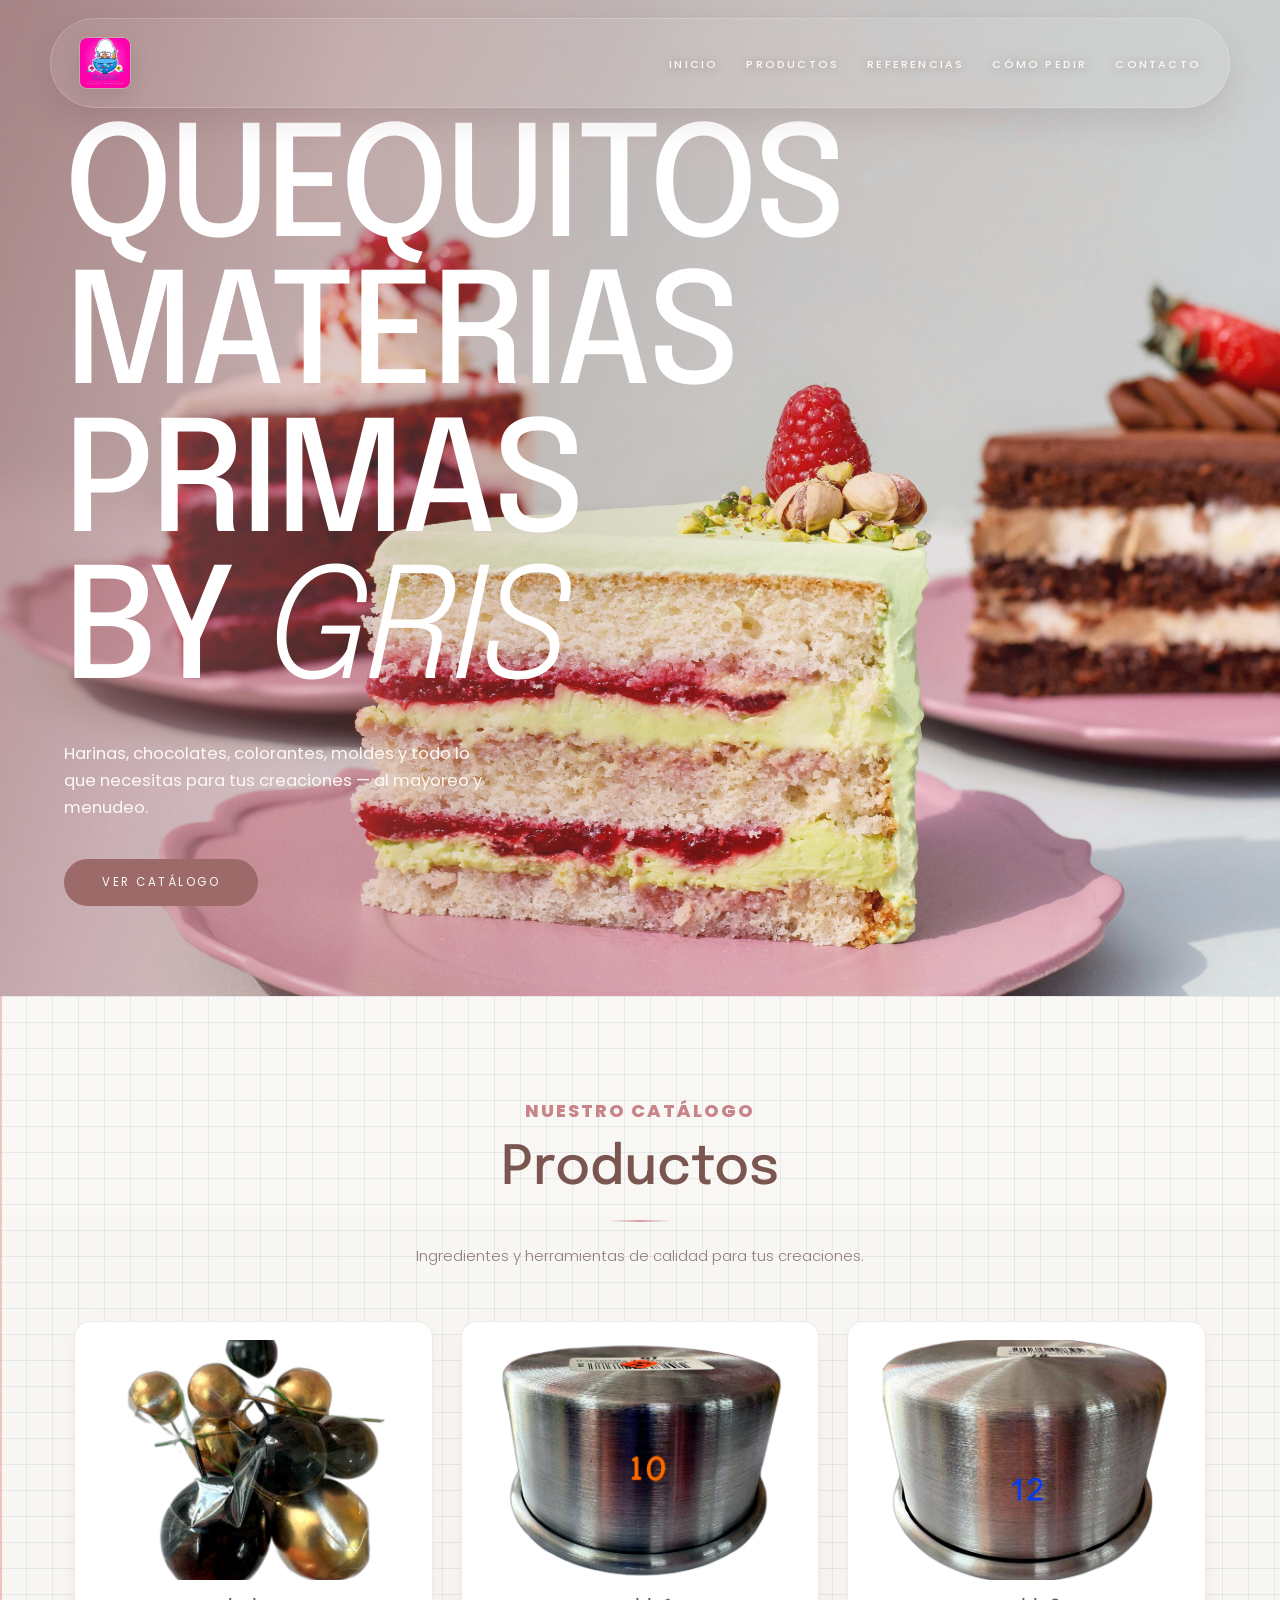
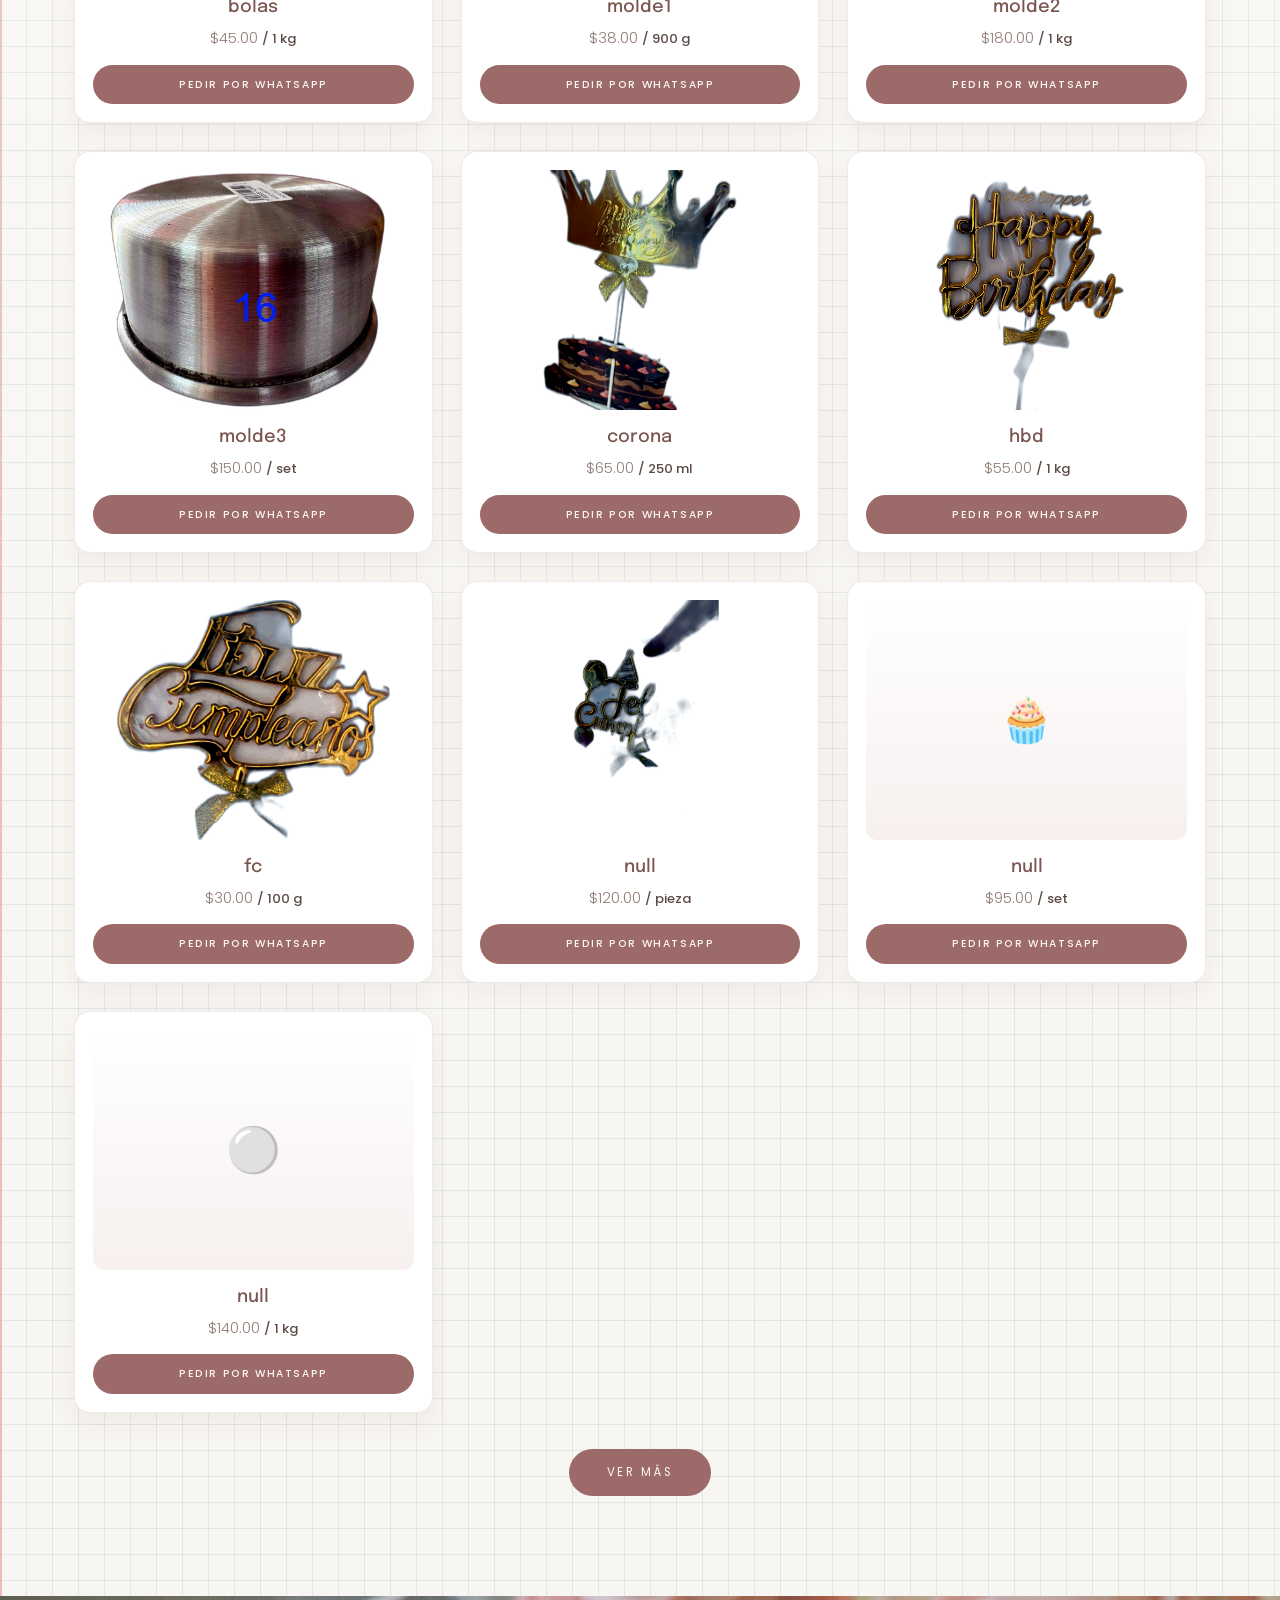
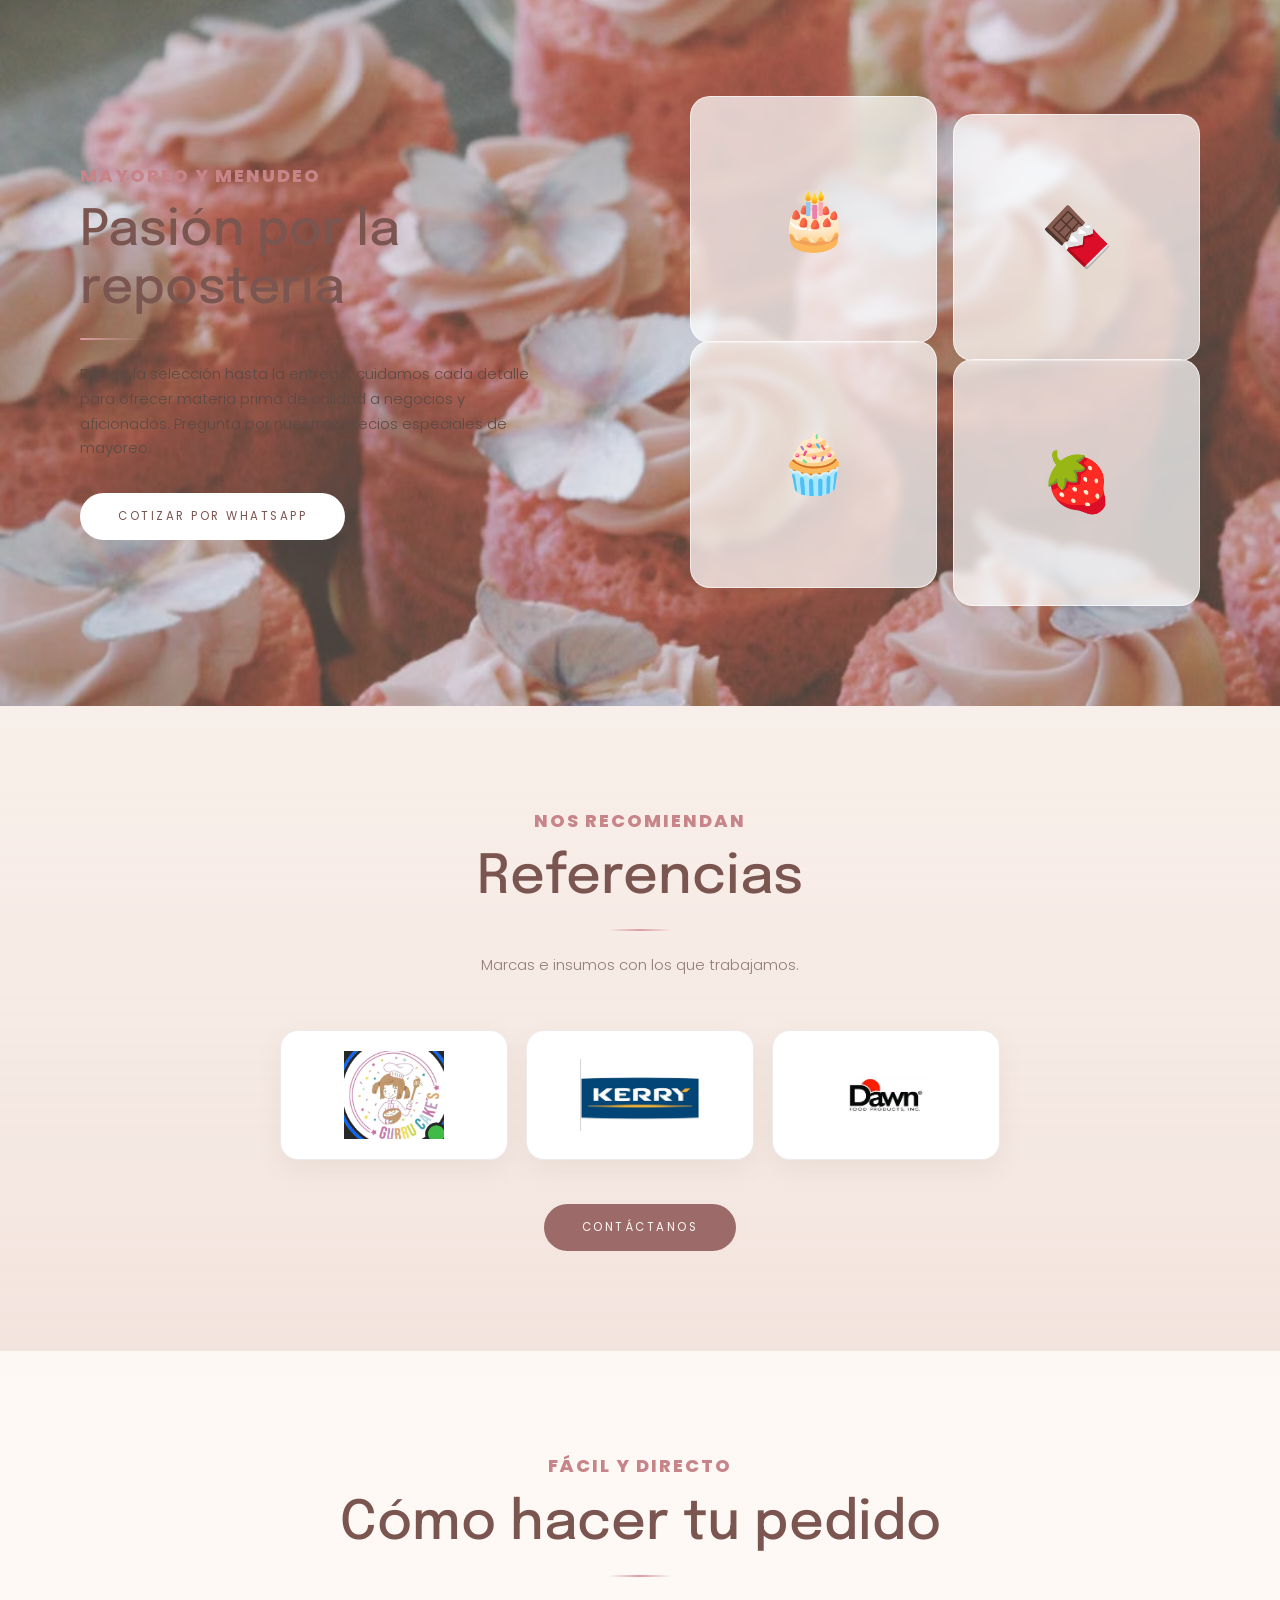
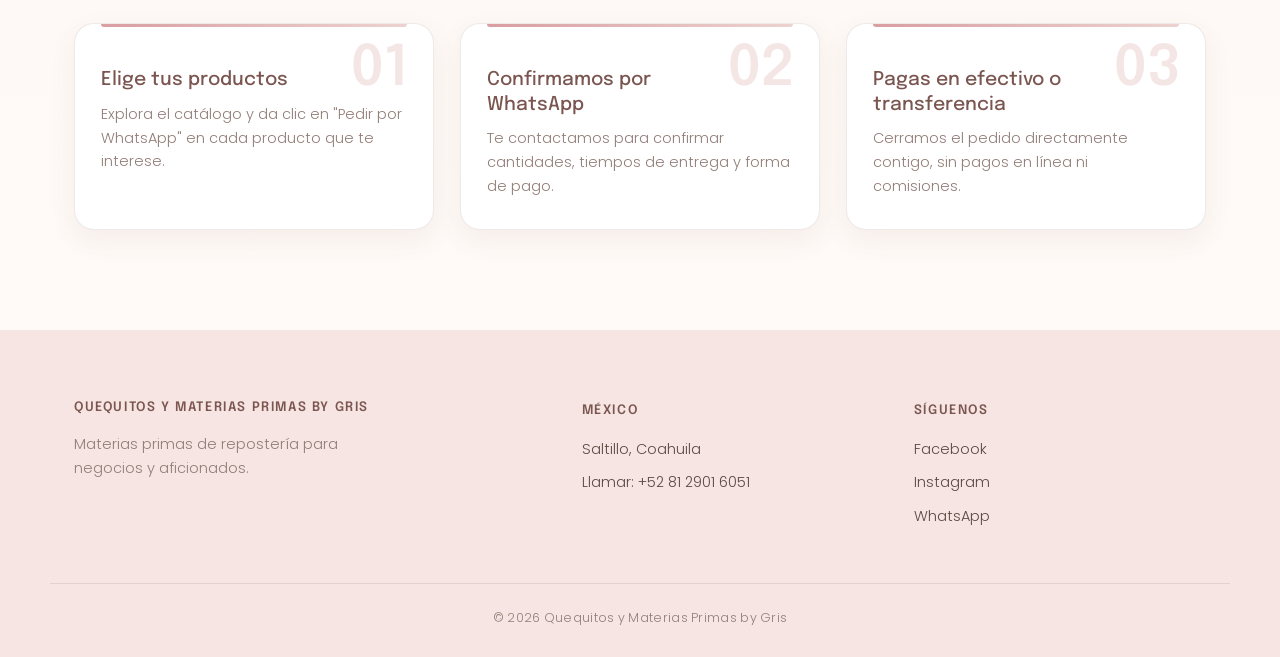
==== index.html @ 8a5f3fcc "por el momento todo bien,aun no ponemos animacion a titulo" ====
<!DOCTYPE html>
<html lang="es">
<head>
  <meta charset="UTF-8" />
  <meta name="viewport" content="width=device-width, initial-scale=1.0" />
  <title>Quequitos y Materias Primas by Gris</title>
  <link rel="icon" href="img/relogo.jpeg" />
  <link rel="preconnect" href="https://fonts.googleapis.com" />
  <link rel="preconnect" href="https://fonts.gstatic.com" crossorigin />
  <link href="https://fonts.googleapis.com/css2?family=Epilogue:ital,wght@0,100..900;1,100..900&family=Merriweather:ital,opsz,wght@0,18..144,300..900;1,18..144,300..900&family=Poppins:ital,wght@0,100;0,200;0,300;0,400;0,500;0,600;0,700;0,800;0,900;1,100;1,200;1,300;1,400;1,500;1,600;1,700;1,800;1,900&display=swap" rel="stylesheet" />
  <link rel="stylesheet" href="style.css" />
</head>
<body>

  <!-- ============ HEADER ============ -->
  <header class="header" id="inicio">

    <div class="menu container">
      <a href="#inicio" class="logo">
        <img src="img/relogo.jpeg" alt="Quequitos y Materias Primas by Gris logo" />
      </a>

      <input type="checkbox" id="menu" />
      <label for="menu" class="menu-label" aria-label="Abrir menú">
        <span></span><span></span><span></span>
      </label>

      <nav class="navbar">
        <ul>
          <li><a href="#inicio">Inicio</a></li>
          <li><a href="#productos">Productos</a></li>
          <li><a href="#referencias">Referencias</a></li>
          <li><a href="#metodos">Cómo pedir</a></li>
          <li><a href="#contacto">Contacto</a></li>
        </ul>
      </nav>
    </div>

    <div class="header-content">
      <div class="header-texto">
        <h1>Quequitos Materias Primas <br>by <span>Gris</span></h1>
        <p class="header-p">
          Harinas, chocolates, colorantes, moldes y todo lo que necesitas
          para tus creaciones — al mayoreo y menudeo.
        </p>
        <a href="#productos" class="btn-1">Ver catálogo</a>
      </div>

      <!-- logo moved to the menu (left) -->
    </div>
  </header>

  <!-- ============ PRODUCTOS ============ -->
  <section class="productos" id="productos">
    <div class="productos-content container">
      <span class="eyebrow">Nuestro catálogo</span>
      <h2>Productos</h2>
      <span class="divisor"></span>
      <p class="txt-p">Ingredientes y herramientas de calidad para tus creaciones.</p>

      <div class="productos-group" id="productosGrid"></div>
      <div class="extra-products" id="extraProductos"></div>

      <a href="#" id="ver-mas" class="btn-1">Ver más</a>
    </div>
  </section>

  <!-- ============ PROMO / PASIÓN ============ -->
  <section class="promo">
    <div class="promo-inner container">
      <div class="promo-texto">
        <span class="eyebrow">Mayoreo y menudeo</span>
        <h2>Pasión por la repostería</h2>
        <span class="divisor divisor--izq"></span>
        <p>
          Desde la selección hasta la entrega, cuidamos cada detalle para
          ofrecer materia prima de calidad a negocios y aficionados.
          Pregunta por nuestros precios especiales de mayoreo.
        </p>
        <a href="#" id="promoWhatsapp" target="_blank" rel="noopener" class="btn-1 btn-1--claro">Cotizar por WhatsApp</a>
      </div>
      <div class="promo-galeria">
        <div class="promo-foto promo-foto--1"><span>🎂</span></div>
        <div class="promo-foto promo-foto--2"><span>🍫</span></div>
        <div class="promo-foto promo-foto--3"><span>🧁</span></div>
        <div class="promo-foto promo-foto--4"><span>🍓</span></div>
      </div>
    </div>
  </section>

  <!-- ============ REFERENCIAS ============ -->
  <section class="referencias" id="referencias">
    <div class="referencias-content container">
      <span class="eyebrow">Nos recomiendan</span>
      <h2>Referencias</h2>
      <span class="divisor"></span>
      <p class="txt-p">Marcas e insumos con los que trabajamos.</p>

      <div class="referencias-group">
        <div class="referencia-card">
          <img src="img/gurru.png" alt="Gurru Cakes">
        </div>
        <div class="referencia-card">
          <img src="img/kerry.png" alt="Kerry">
        </div>
        <div class="referencia-card">
          <img src="img/dawn.png" alt="Dawn Food Products">
        </div>
      </div>

      <a href="#" id="referenciasWhatsapp" target="_blank" rel="noopener" class="btn-1">Contáctanos</a>
    </div>
  </section>

  <!-- ============ CÓMO PEDIR ============ -->
  <section class="metodos" id="metodos">
    <div class="container">
      <span class="eyebrow">Fácil y directo</span>
      <h2>Cómo hacer tu pedido</h2>
      <span class="divisor"></span>

      <div class="metodos-content">
        <div class="metodo-card">
          <span class="metodo-num">01</span>
          <h3>Elige tus productos</h3>
          <p>Explora el catálogo y da clic en "Pedir por WhatsApp" en cada producto que te interese.</p>
        </div>
        <div class="metodo-card">
          <span class="metodo-num">02</span>
          <h3>Confirmamos por WhatsApp</h3>
          <p>Te contactamos para confirmar cantidades, tiempos de entrega y forma de pago.</p>
        </div>
        <div class="metodo-card">
          <span class="metodo-num">03</span>
          <h3>Pagas en efectivo o transferencia</h3>
          <p>Cerramos el pedido directamente contigo, sin pagos en línea ni comisiones.</p>
        </div>
      </div>
    </div>
  </section>

  <!-- ============ FOOTER ============ -->
  <footer class="footer" id="contacto">
    <div class="footer-content container">
      <div class="link">
        <h3 class="footer-marca logo-texto">Quequitos y Materias Primas by Gris</h3>
        <p class="footer-desc">Materias primas de repostería para negocios y aficionados.</p>
      </div>
      <div class="link">
        <h3>México</h3>
        <a href="#" id="footerCiudad">Saltillo, Coahuila</a>
        <a href="#" id="footerTelefono">Llamar: +52 81 2901 6051</a>
      </div>
      <div class="link">
        <h3>Síguenos</h3>
        <a href="#" id="footerFacebook" target="_blank" rel="noopener noreferrer">Facebook</a>
        <a href="#" id="footerInstagram" target="_blank" rel="noopener noreferrer">Instagram</a>
        <a href="#" id="footerWhatsapp" target="_blank" rel="noopener">WhatsApp</a>
      </div>
    </div>
    <p class="footer-copy">© <span id="anio"></span> Quequitos y Materias Primas by Gris</p>
  </footer>

  <script src="config.js"></script>
  <script src="productos.js"></script>
  <script src="script.js"></script>
</body>
</html>
---- style.css ----
/* ============================================================
   QUEQUITOS Y MATERIAS PRIMAS by Gris — estilo pastelería elegante / romántico
   Fuentes: Epilogue (títulos, marca y nombres de producto)
            y Poppins (texto corrido). Merriweather queda cargada
            como respaldo por si se quiere volver al serif.
   ============================================================ */
:root {
  /* Fondos */
  --crema:        #fdf8f4;
  --nude:         #f7ece5;
  --rosa-fondo:   #f6e5e2;
  --rosa-polvo:   #ecd3d0;
  --blanco:       #ffffff;

  /* Acentos */
  --rosa:         #d99ea2;
  --rosa-oscuro:  #c78489;
  --vino:         #9c6a68;
  --arena:        #d9c3ae;

  /* Texto */
  --texto:        #5c4a45;
  --texto-suave:  #927d77;
  --titulo:       #7b5651;

  /* Bordes y sombras */
  --linea:        rgba(124, 86, 81, 0.12);
  --sombra:       0 10px 26px rgba(124, 86, 81, 0.08);
  --sombra-alta:  0 18px 40px rgba(124, 86, 81, 0.14);
}

* { box-sizing: border-box; margin:0; padding:0; text-decoration:none; list-style:none }

body { font-family: 'Poppins', sans-serif; font-weight:300; background-color:var(--crema); color:var(--texto); line-height:1.65 }

.container { max-width:1180px; margin:0 auto; width:100%; padding-left:24px; padding-right:24px }

/* ------------------------------------------------------------
   TIPOGRAFÍA
   CORRECCIÓN: antes h1 y h2 eran color:var(--crema) — crema sobre
   fondo crema, por eso los títulos de sección no se veían.
   Ahora el color por defecto es --titulo y solo el h1 del header
   (que va sobre foto) se pinta de blanco.
   ------------------------------------------------------------ */
h1, h2 { font-family:'Epilogue','Merriweather', serif; font-weight:500; color:var(--titulo) }
h3     { font-family:'Epilogue','Merriweather', serif; font-weight:500; color:var(--titulo) }

h1{
  text-wrap:balance;
  text-transform:uppercase; 
   line-height:1.5em; 
   letter-spacing:8px;
}

/* Encabezado de sección reutilizable */
.eyebrow {
  display:block;
  font-family:'Poppins', sans-serif;
  font-size:18px; font-weight:800;
  letter-spacing:2px; text-transform:uppercase;
  color:var(--rosa-oscuro);
  margin-bottom:12px;
}
section h2 { font-size:clamp(45px, 6vw, 54px); line-height:1.15; margin-bottom:0 }

.divisor {
  display:block; width:64px; height:2px; margin:20px auto 22px;
  background:linear-gradient(90deg, transparent, var(--rosa), transparent);
  border-radius:2px;
}
.divisor--izq { margin-left:0; margin-right:auto; background:linear-gradient(90deg, var(--rosa), transparent) }

/* ============================================================
   HEADER
   ============================================================ */
.header {
  position: relative; min-height:100vh; display:flex; flex-direction:column;
  background-image: linear-gradient(110deg, rgba(94,50,53,0.44) 0%, rgba(172,119,123,0.28) 26%, rgba(200,158,158,0.16) 42%, rgba(255,255,255,0.04) 100%), url("img/hero-pastel_4.jpg");
  background-size: cover; background-position: center right; background-repeat:no-repeat; overflow:hidden;
}

.header::before { content:""; position:absolute; inset:0; background: linear-gradient(100deg, rgba(181,120,124,0.38) 0%, rgba(181,120,124,0.20) 24%, rgba(60,40,38,0.10) 44%, rgba(20,20,20,0.04) 58%, rgba(20,20,20,0) 84%); }
.header > * { position:relative; z-index:1 }

.menu { position:absolute; top:18px; left:50%; transform:translateX(-50%); z-index:10; width:min(1180px, calc(100% - 32px)); display:flex; align-items:center; justify-content:space-between; padding:18px 28px; gap:20px; background:rgba(255,255,255,0.08); border:1px solid rgba(255,255,255,0.18); border-radius:999px; backdrop-filter:blur(8px); -webkit-backdrop-filter:blur(8px); box-shadow:0 14px 30px rgba(80,43,48,0.12) }

.menu .logo img { display:block; width:52px; height:52px; object-fit:cover; border-radius:8px; border:1px solid rgba(255,255,255,0.18); box-shadow:0 8px 18px rgba(80,43,48,0.12) }
@media (max-width:480px) { .menu .logo img { width:40px; height:40px } }

.menu .navbar ul { display:flex; align-items:center; gap:28px }
.menu .navbar ul li a { font-size:11px; letter-spacing:2.2px; text-transform:uppercase; color:var(--crema); font-weight:500; padding:8px 0 6px; border-bottom:1px solid transparent; transition: color .25s, border-color .25s, transform .2s; text-shadow:0 1px 10px rgba(50,28,23,.34) }
.menu .navbar ul li a:hover { color:#fff7f4; border-bottom-color: rgba(255,255,255,0.8); transform:translateY(-1px) }

#menu { display:none }
.menu-label { cursor:pointer; display:none; flex-direction:column; gap:5px; width:24px }
.menu-label span { display:block; height:1.5px; width:100%; background:var(--titulo) }

.header-content { flex:1; display:flex; align-items:center; justify-content:space-between; gap:clamp(24px,4vw,60px); padding:120px clamp(30px,5vw,80px) 90px }
.header-texto { flex:1 1 0; max-width:620px; display:flex; flex-direction:column; justify-content:center }
.header-texto .eyebrow { color:var(--rosa-oscuro); letter-spacing:5px; margin-bottom:18px }

.header-texto h1 { font-size: clamp(72px, 12vw, 220px); line-height:.96; margin-bottom:30px; font-weight:500; color:#ffffff; text-shadow:none; letter-spacing:-4px }
.header-texto h1 span { font-style:italic; font-weight:300 }
.header-texto h1 em { font-style:italic; font-weight:300; display:block }

.header-p { font-size:16.5px; font-weight:400; color:var(--crema); max-width:440px; margin-bottom:38px }

.header-texto .btn-1 { align-self:flex-start }

/* ============================================================
   BOTONES
   ============================================================ */
.btn-1 { display:inline-block; padding:14px 38px; background-color:var(--vino); color:var(--crema); border-radius:999px; font-family:'Poppins', sans-serif; font-weight:400; font-size:11.5px; letter-spacing:2.5px; text-transform:uppercase; transition: background-color .3s, transform .2s, box-shadow .3s }
.btn-1:hover { background-color:var(--titulo); transform:translateY(-2px); box-shadow:0 12px 26px rgba(124,86,81,.24) }
.btn-1--claro { background-color:var(--blanco); color:var(--titulo) }
.btn-1--claro:hover { background-color:var(--crema); color:var(--titulo) }

/* Botón dentro de cada tarjeta de producto */
.btn-pedir {
  display:inline-block; width:100%; margin-top:auto;
  padding:11px 18px; border-radius:999px;
  background:var(--vino); color:var(--crema);
  font-size:10.5px; font-weight:500; letter-spacing:1.6px; text-transform:uppercase;
  text-align:center;
  transition:background-color .25s, transform .2s;
}
.btn-pedir:hover { background:var(--titulo); transform:translateY(-2px) }

.producto-agotado {
  display:inline-block; width:100%; margin-top:auto;
  padding:11px 18px; border-radius:999px;
  background:var(--rosa-polvo); color:var(--titulo);
  font-size:10.5px; font-weight:500; letter-spacing:1.6px; text-transform:uppercase;
  text-align:center; opacity:.75;
}

/* ============================================================
   PRODUCTOS — 3 POR FILA
   ============================================================ */
.productos {
  position:relative;
  padding:100px 0;
  background-color:#f8f6f2;
  background-image:
    linear-gradient(to right, rgba(232, 171, 162, 0.75) 0, rgba(232, 171, 162, 0.75) 2px, transparent 2px),
    repeating-linear-gradient(to right, rgba(147, 168, 178, 0.22) 0, rgba(147, 168, 178, 0.22) 1px, transparent 1px, transparent 26px),
    repeating-linear-gradient(to bottom, rgba(147, 168, 178, 0.22) 0, rgba(147, 168, 178, 0.22) 1px, transparent 1px, transparent 26px);
  background-size: 100% 100%, 100% 100%, 100% 100%;
  background-repeat:no-repeat;
  overflow:visible;
}
.productos::before {
  content:"";
  position:absolute;
  inset:0;
  background: linear-gradient(180deg, rgba(255,255,255,0.18), rgba(255,255,255,0.04));
  pointer-events:none;
}
.productos-content { position:relative; z-index:1; text-align:center }
.txt-p { font-size:15px; color:var(--texto-suave); margin-bottom:52px }

/* 3 columnas fijas en escritorio */
.productos-group,
.extra-products.show {
  display:grid;
  grid-template-columns:repeat(3, 1fr);
  gap:28px;
  align-items:stretch;      /* todas las tarjetas de la fila miden igual */
  justify-items:stretch;
  margin-top:18px;
}
.productos-group { min-height:48px }

.extra-products { display:none }
.extra-products.show { margin-top:28px }

.producto-card {
  display:flex; flex-direction:column;
  background:var(--blanco); padding:18px; border-radius:16px; text-align:center;
  border:1px solid var(--linea);
  box-shadow:var(--sombra);
  width:100%; max-width:none;   /* antes 280px: impedía llenar la columna */
  height:100%;
  transition:transform .25s, box-shadow .25s;
}
.producto-card:hover { transform:translateY(-5px); box-shadow:var(--sombra-alta) }

.producto-card h3 { font-size:18px; color:var(--titulo); margin:12px 0 6px; line-height:1.3 }
.producto-card p { color:var(--texto-suave); margin-bottom:14px; font-size:15px }
.producto-card .producto-unidad { color:var(--texto); font-weight:500; font-size:13px }

/* La imagen ocupa siempre la misma caja: sin esto, object-fit:cover
   no hace nada (necesita altura) y las tarjetas quedan desiguales. */
.producto-card img {
  width:100%; max-width:none;
  aspect-ratio:4 / 3;
  height:auto;
  object-fit:cover;
  display:block; margin:0 0 4px;
  border-radius:12px;
  background:var(--nude);
}
.producto-img {
  width:100%; aspect-ratio:4 / 3; height:auto;
  display:flex; align-items:center; justify-content:center; font-size:44px;
  background:linear-gradient(180deg,#fff,#f7f0ef); border-radius:12px;
  color:var(--titulo); margin-bottom:4px;
}

.productos-content #ver-mas { display:inline-block !important; margin:36px auto 0; text-align:center }

/* 2 por fila en tablet, 1 en móvil */
@media (max-width:900px) {
  .productos-group,
  .extra-products.show { grid-template-columns:repeat(2, 1fr); gap:20px }
}
@media (max-width:560px) {
  .productos-group,
  .extra-products.show { grid-template-columns:1fr; gap:18px }
  .producto-card { padding:14px }
}

/* ============================================================
   PROMO
   ============================================================ */
.promo { position:relative; background-image: linear-gradient(120deg, rgba(255,249,247,0.50) 0%, rgba(247,224,220,0.35) 0%, rgba(244,215,209,0.25) 0%), url("img/cupcakes.avif"); background-size:cover; background-position:center; padding:100px 0; overflow:hidden }
.promo::before { content:""; position:absolute; inset:0; background: rgba(255,255,255,0.02) }

.promo-inner { position:relative; z-index:1; display:flex; align-items:center; gap:60px; padding:0 30px; flex-wrap:wrap }
.promo-texto { flex:1 1 380px }
.promo-texto h2 { font-size: clamp(34px, 4.2vw, 50px); line-height:1.15; color:var(--titulo) }
.promo-texto p { font-size:15px; color:var(--texto); margin-bottom:32px; max-width:460px }

.promo-galeria {
  flex:1 1 340px;
  display:grid; grid-template-columns:repeat(2, 1fr); gap:16px;
}
.promo-foto {
  aspect-ratio:1 / 1;
  display:flex; align-items:center; justify-content:center;
  font-size:clamp(38px, 5vw, 58px);
  background:rgba(255,255,255,.72);
  border:1px solid rgba(255,255,255,.6);
  border-radius:20px;
  box-shadow:var(--sombra);
  backdrop-filter:blur(4px);
  transition:transform .3s;
}
.promo-foto:hover { transform:translateY(-6px) rotate(-2deg) }
.promo-foto--2 { transform:translateY(18px) }
.promo-foto--3 { transform:translateY(-18px) }
.promo-foto--2:hover { transform:translateY(12px) rotate(2deg) }
.promo-foto--3:hover { transform:translateY(-24px) rotate(-2deg) }

@media (max-width:760px) { .promo-foto--2, .promo-foto--3 { transform:none } }

/* ============================================================
   REFERENCIAS — logos uniformes
   ============================================================ */
.referencias { padding:100px 0; background: linear-gradient(180deg, rgba(255,255,255,0.18) 0%, rgba(236,214,209,0.34) 100%), var(--nude) }
.referencias-content { text-align:center }

.referencias-group {
  display:grid;
  grid-template-columns:repeat(3, 1fr);
  gap:18px;
  max-width:760px; margin:0 auto 44px;
  padding:0 20px;
}

/* Celda idéntica para los tres logos */
.referencia-card {
  display:flex; align-items:center; justify-content:center;
  height:130px; padding:20px 24px;
  background:var(--blanco);
  border:1px solid var(--linea);
  border-radius:18px;
  box-shadow:var(--sombra);
  max-width:none; flex:none;
  transition:transform .25s, box-shadow .25s;
}
.referencia-card:hover { transform:translateY(-5px); box-shadow:var(--sombra-alta) }

.referencia-card img {
  max-width:100%; max-height:100%;
  width:auto; height:auto;
  object-fit:contain; display:block;
  border-radius:0; box-shadow:none;
  filter:none; opacity:1;
  transform:scale(var(--escala, 1));
  transition:filter .25s, opacity .25s;
}
.referencia-card:hover img { filter:none; opacity:1; transform:scale(var(--escala, 1)) }

/* Ajuste óptico: misma altura NO significa mismo peso visual.
   Sube o baja estos valores hasta que los tres se vean iguales. */
.referencias-group .referencia-card:nth-child(1) { --escala:1.00 }  /* Gurru (circular) */
.referencias-group .referencia-card:nth-child(2) { --escala:0.82 }  /* Kerry (muy horizontal) */
.referencias-group .referencia-card:nth-child(3) { --escala:0.92 }  /* Dawn */

@media (max-width:640px) {
  .referencias-group { grid-template-columns:repeat(2, 1fr); gap:12px }
  .referencia-card { height:100px; padding:14px }
}

/* ============================================================
   CÓMO PEDIR  ← esta sección no tenía NADA de CSS
   ============================================================ */
.metodos {
  padding:100px 0;
  background:linear-gradient(180deg, var(--crema) 0%, #fffaf7 100%);
  text-align:center;
}
.metodos .eyebrow,
.metodos h2 { text-align:center }

.metodos-content {
  display:grid;
  grid-template-columns:repeat(3, 1fr);
  gap:26px;
  margin-top:46px;
  align-items:stretch;
}

.metodo-card {
  position:relative;
  display:flex; flex-direction:column;
  background:var(--blanco);
  border:1px solid var(--linea);
  border-radius:20px;
  padding:44px 26px 30px;
  text-align:left;
  box-shadow:var(--sombra);
  transition:transform .25s, box-shadow .25s, border-color .25s;
}
.metodo-card:hover {
  transform:translateY(-6px);
  box-shadow:var(--sombra-alta);
  border-color:var(--rosa-polvo);
}

/* Número grande como marca de agua */
.metodo-num {
  position:absolute; top:18px; right:24px;
  font-family:'Epilogue', sans-serif;
  font-size:56px; font-weight:600; line-height:1;
  color:var(--rosa-polvo);
  opacity:.55;
  pointer-events:none;
}

/* Línea rosa decorativa arriba de cada tarjeta */
.metodo-card::before {
  content:""; position:absolute; top:0; left:26px; right:26px; height:3px;
  background:linear-gradient(90deg, var(--rosa), var(--rosa-polvo));
  border-radius:0 0 3px 3px;
}

.metodo-card h3 { font-size:19px; color:var(--titulo); margin-bottom:10px; line-height:1.3; padding-right:52px }
.metodo-card p  { font-size:14.5px; color:var(--texto-suave); margin:0 }

@media (max-width:900px) { .metodos-content { grid-template-columns:1fr; gap:18px } }

/* ============================================================
   FOOTER  ← también estaba sin estilos
   ============================================================ */
.footer { background:var(--rosa-fondo); padding:70px 0 28px; color:var(--texto) }

.footer-content {
  display:grid;
  grid-template-columns:1.6fr 1fr 1fr;
  gap:40px;
  padding-bottom:44px;
  border-bottom:1px solid rgba(124,86,81,.14);
}

.footer .link h3 {
  font-size:13px; font-weight:600;
  letter-spacing:1.6px; text-transform:uppercase;
  color:var(--titulo); margin-bottom:16px;
}
.footer .footer-marca {
  font-size:20px; letter-spacing:0; text-transform:none;
  font-weight:500; line-height:1.3; margin-bottom:10px;
}
.footer .footer-desc { font-size:14.5px; color:var(--texto-suave); max-width:36ch }

.footer .link a {
  display:block;
  font-size:14.5px; color:var(--texto);   /* antes salían azul/morado por defecto */
  margin-bottom:9px;
  width:fit-content;
  border-bottom:1px solid transparent;
  transition:color .2s, border-color .2s, transform .2s;
}
.footer .link a:hover {
  color:var(--vino);
  border-bottom-color:var(--rosa);
  transform:translateX(3px);
}

.footer-copy {
  text-align:center; padding-top:24px;
  font-size:12.5px; color:var(--texto-suave); letter-spacing:.3px;
}

@media (max-width:820px) {
  .footer-content { grid-template-columns:1fr 1fr; gap:32px }
  .footer .link:first-child { grid-column:1 / -1 }
}
@media (max-width:520px) {
  .footer-content { grid-template-columns:1fr; gap:28px }
  .footer .link:first-child { grid-column:auto }
}

/* ============================================================
   RESPONSIVE GENERAL
   ============================================================ */
@media (max-width: 991px) {
  .header { background-position: center 30% }
  .header::before { background: linear-gradient(to bottom, rgba(240,205,220,0.10) 0%, rgba(240,205,220,0.18) 30%, rgba(240,205,220,0.54) 56%, rgba(242,210,224,0.82) 100%) }
  .header-content { flex-direction:column; justify-content:flex-end; align-items:flex-start; padding-top:28vh; padding-bottom:70px; gap:22px }
  .header-texto { padding:0; max-width:100% }
  .header-texto h1 { font-size: clamp(52px, 12vw, 104px) }
  .promo-inner { flex-direction:column; text-align:center }
  .promo-texto .divisor--izq { margin-left:auto; margin-right:auto }
}

@media (max-width:600px) {
  .menu { padding:22px 20px; position:relative }
  .menu-label { display:flex }
  .navbar { display:none }
  #menu:checked + .menu-label + .navbar { display:block; background-color:var(--blanco); padding:20px 10px; position:absolute; top:74px; right:20px; border-radius:12px; box-shadow:0 18px 36px rgba(124,86,81,0.16); z-index:30 }
  .navbar ul { flex-direction:column; gap:16px }
  .navbar ul li a { padding:10px 20px; color:var(--titulo); display:block; border-bottom:1px solid rgba(124,86,81,0.06) }
  .navbar ul li a:hover { color:var(--vino) }
  .header-content { padding-top:24vh; align-items:center }
  .header-texto h1 { font-size: clamp(48px, 10.5vw, 86px) }
  .productos, .referencias, .metodos, .promo { padding:70px 0 }
}
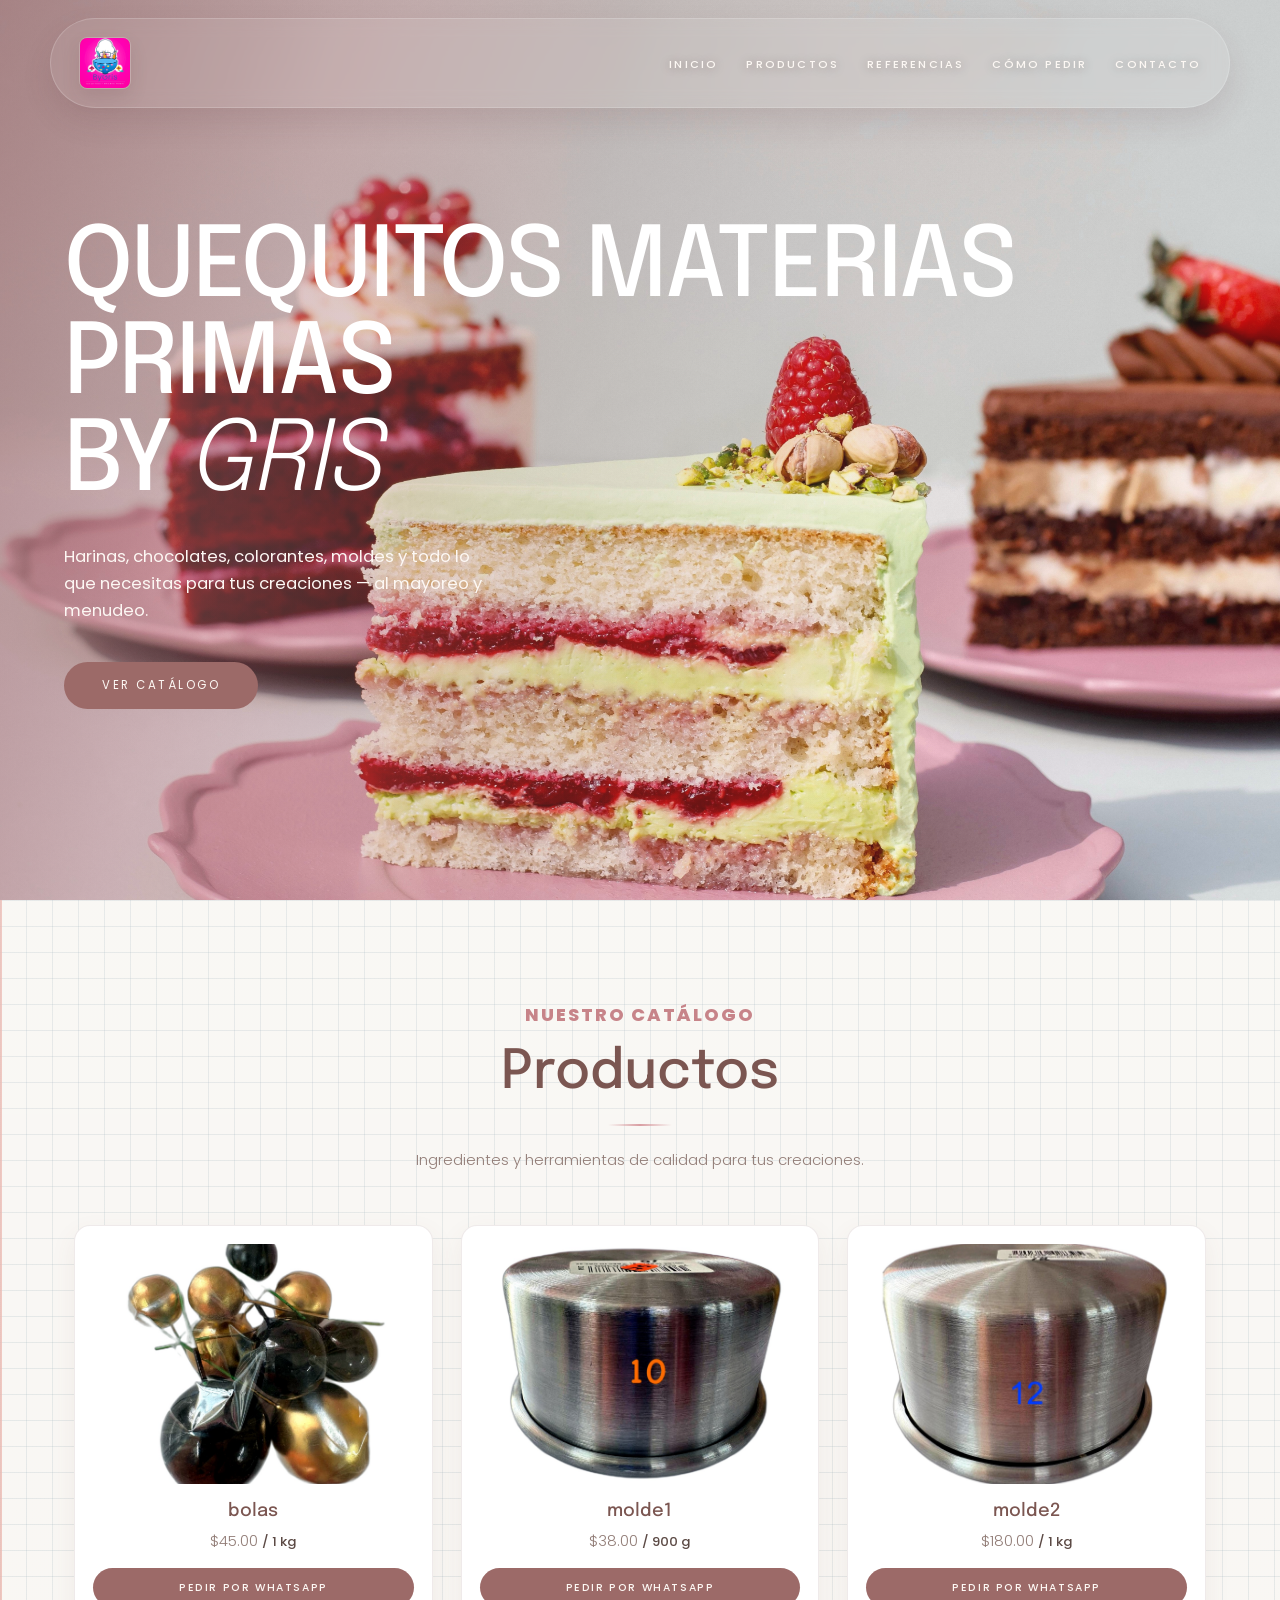
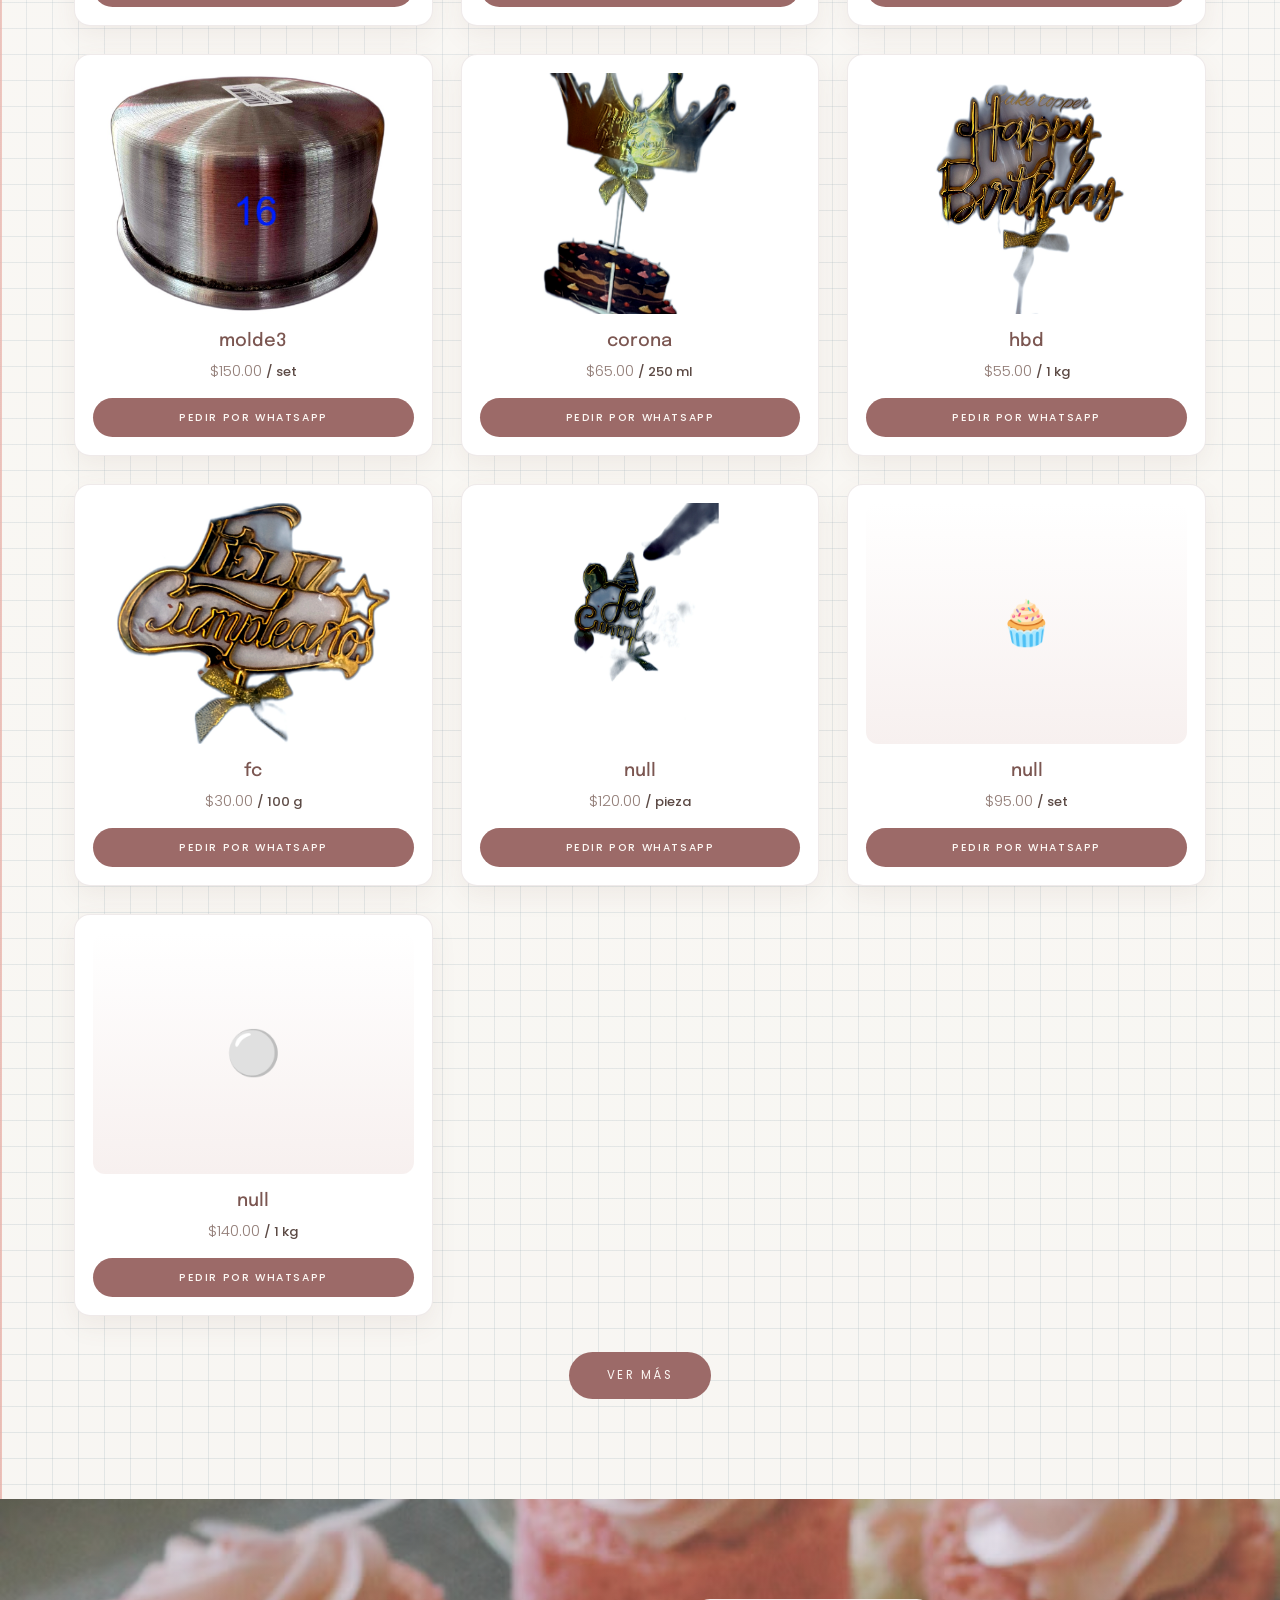
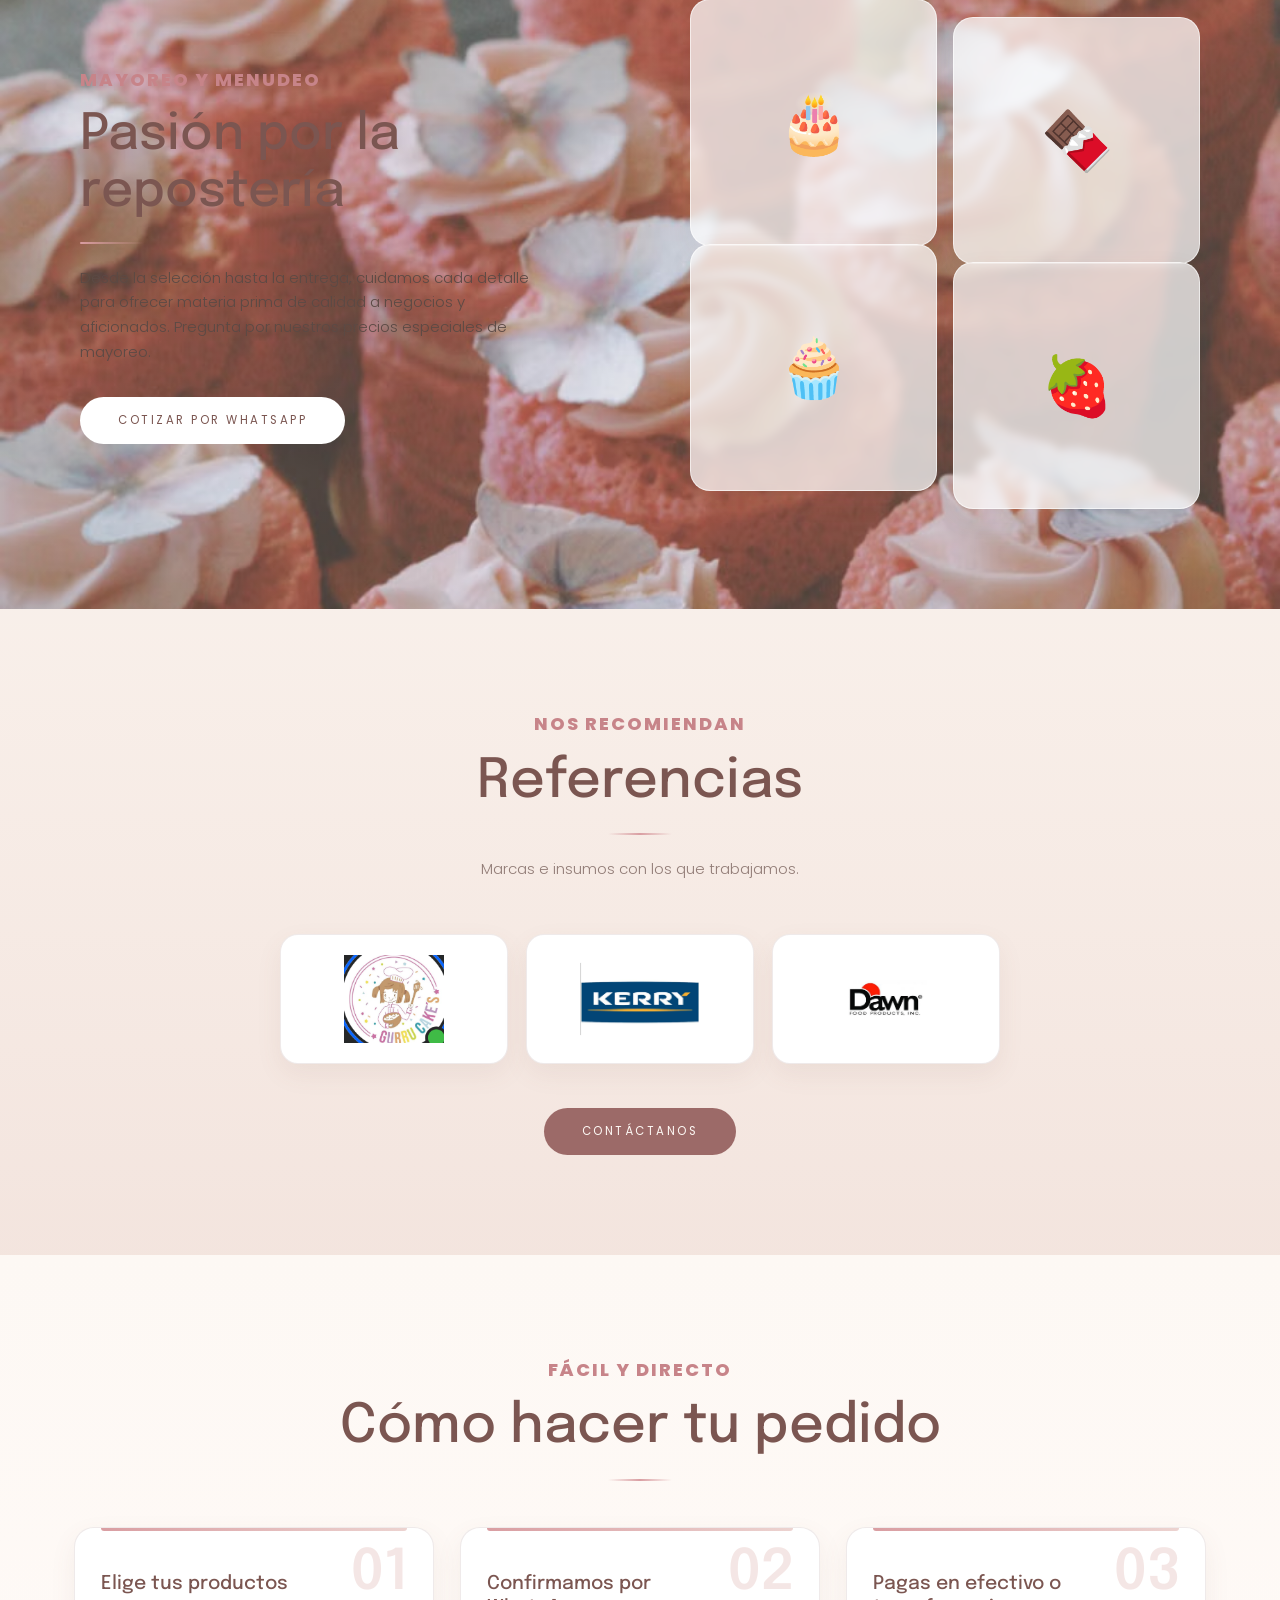
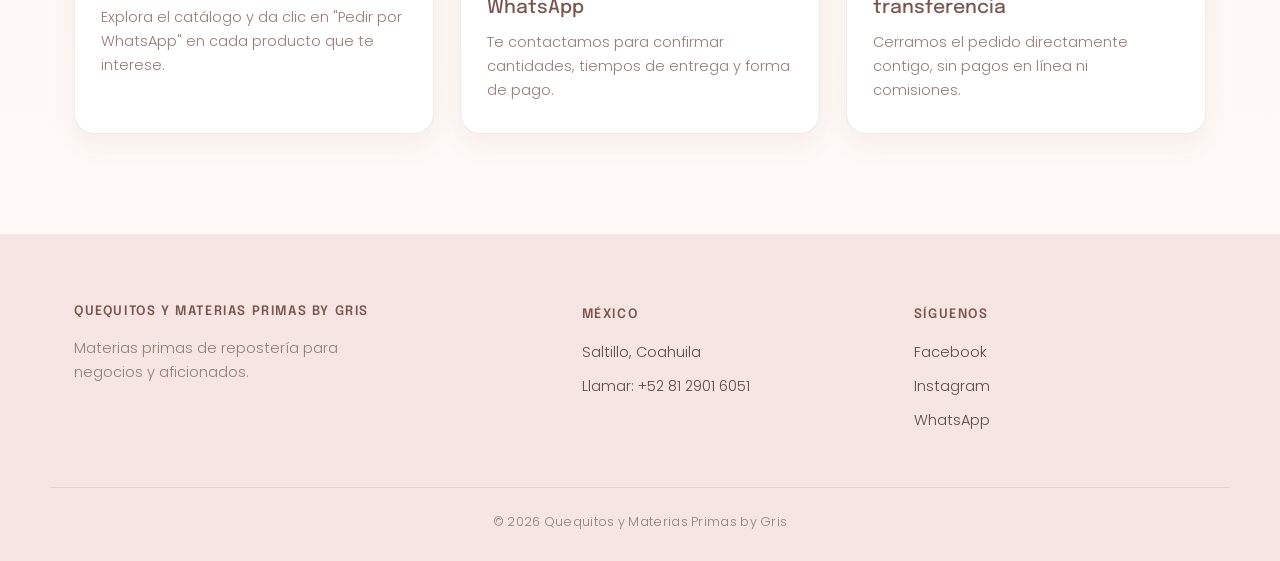
==== commit ba7926cb: "quitamos la animacion no se puedo" ====
--- a/index.html
+++ b/index.html
@@ -4,9 +4,18 @@
   <meta charset="UTF-8" />
   <meta name="viewport" content="width=device-width, initial-scale=1.0" />
   <title>Quequitos y Materias Primas by Gris</title>
-  <link rel="icon" href="img/relogo.jpeg" />
+  <!-- Favicon: preferencia a favicon.ico generado; respaldo a relogo.jpeg con cache-bust -->
+  <link rel="icon" href="/favicon.ico?v=2" />
+  <link rel="shortcut icon" href="/favicon.ico?v=2" />
+  <link rel="apple-touch-icon" href="/img/relogo.jpeg?v=2" />
+  <!-- Si el ICO no aparece por caché, el JPEG seguirá disponible; añadimos también un inline SVG fallback -->
+  <link rel="icon" href="data:image/svg+xml,%3Csvg xmlns='http://www.w3.org/2000/svg' viewBox='0 0 100 100'%3E%3Crect width='100' height='100' fill='%23d99ea2'/%3E%3Ctext x='50' y='60' font-size='42' text-anchor='middle' fill='%23ffffff' font-family='Epilogue, Arial, sans-serif'%3EQ%3C/text%3E%3C/svg%3E" />
   <link rel="preconnect" href="https://fonts.googleapis.com" />
   <link rel="preconnect" href="https://fonts.gstatic.com" crossorigin />
+  <!-- La foto del header se pide de inmediato, antes que el CSS y las fuentes.
+       Si no, el header se pinta primero solo con el degradado y la imagen
+       aparece después: eso es lo que se veía como si el fondo "se moviera". -->
+  <link rel="preload" as="image" href="img/hero-pastel_4.jpg" fetchpriority="high" />
   <link href="https://fonts.googleapis.com/css2?family=Epilogue:ital,wght@0,100..900;1,100..900&family=Merriweather:ital,opsz,wght@0,18..144,300..900;1,18..144,300..900&family=Poppins:ital,wght@0,100;0,200;0,300;0,400;0,500;0,600;0,700;0,800;0,900;1,100;1,200;1,300;1,400;1,500;1,600;1,700;1,800;1,900&display=swap" rel="stylesheet" />
   <link rel="stylesheet" href="style.css" />
 </head>
--- a/style.css
+++ b/style.css
@@ -1,9 +1,3 @@
-/* ============================================================
-   QUEQUITOS Y MATERIAS PRIMAS by Gris — estilo pastelería elegante / romántico
-   Fuentes: Epilogue (títulos, marca y nombres de producto)
-            y Poppins (texto corrido). Merriweather queda cargada
-            como respaldo por si se quiere volver al serif.
-   ============================================================ */
 :root {
   /* Fondos */
   --crema:        #fdf8f4;
@@ -35,24 +29,16 @@
 
 .container { max-width:1180px; margin:0 auto; width:100%; padding-left:24px; padding-right:24px }
 
-/* ------------------------------------------------------------
-   TIPOGRAFÍA
-   CORRECCIÓN: antes h1 y h2 eran color:var(--crema) — crema sobre
-   fondo crema, por eso los títulos de sección no se veían.
-   Ahora el color por defecto es --titulo y solo el h1 del header
-   (que va sobre foto) se pinta de blanco.
-   ------------------------------------------------------------ */
 h1, h2 { font-family:'Epilogue','Merriweather', serif; font-weight:500; color:var(--titulo) }
 h3     { font-family:'Epilogue','Merriweather', serif; font-weight:500; color:var(--titulo) }
 
 h1{
   text-wrap:balance;
-  text-transform:uppercase; 
-   line-height:1.5em; 
+  text-transform:uppercase;
+   line-height:1.5em;
    letter-spacing:8px;
 }
 
-/* Encabezado de sección reutilizable */
 .eyebrow {
   display:block;
   font-family:'Poppins', sans-serif;
@@ -74,9 +60,25 @@
    HEADER
    ============================================================ */
 .header {
-  position: relative; min-height:100vh; display:flex; flex-direction:column;
+  position: relative;
+  display:flex; flex-direction:column;
+  overflow:hidden;
+
+  /* 100svh = "small viewport height". En el móvil, al aparecer y
+     desaparecer la barra del navegador, 100vh cambia de valor y el
+     header se re-dimensiona: la foto se re-recorta y parece que salta.
+     Con svh la altura se queda fija. La línea de 100vh es el respaldo
+     para navegadores viejos. */
+  min-height:100vh;
+  min-height:100svh;
+
   background-image: linear-gradient(110deg, rgba(94,50,53,0.44) 0%, rgba(172,119,123,0.28) 26%, rgba(200,158,158,0.16) 42%, rgba(255,255,255,0.04) 100%), url("img/hero-pastel_4.jpg");
-  background-size: cover; background-position: center right; background-repeat:no-repeat; overflow:hidden;
+  background-size: cover;
+  /* antes: center right. Anclada a la derecha, al cambiar el ancho de la
+     ventana el recorte se desplazaba muchísimo hacia los lados. Centrada,
+     la foto crece y encoge desde el centro y el movimiento casi no se nota. */
+  background-position: center center;
+  background-repeat:no-repeat;
 }
 
 .header::before { content:""; position:absolute; inset:0; background: linear-gradient(100deg, rgba(181,120,124,0.38) 0%, rgba(181,120,124,0.20) 24%, rgba(60,40,38,0.10) 44%, rgba(20,20,20,0.04) 58%, rgba(20,20,20,0) 84%); }
@@ -96,10 +98,35 @@
 .menu-label span { display:block; height:1.5px; width:100%; background:var(--titulo) }
 
 .header-content { flex:1; display:flex; align-items:center; justify-content:space-between; gap:clamp(24px,4vw,60px); padding:120px clamp(30px,5vw,80px) 90px }
-.header-texto { flex:1 1 0; max-width:620px; display:flex; flex-direction:column; justify-content:center }
+.header-texto { flex:1 1 0; max-width:1000px; display:flex; flex-direction:column; justify-content:center }
 .header-texto .eyebrow { color:var(--rosa-oscuro); letter-spacing:5px; margin-bottom:18px }
 
-.header-texto h1 { font-size: clamp(72px, 12vw, 220px); line-height:.96; margin-bottom:30px; font-weight:500; color:#ffffff; text-shadow:none; letter-spacing:-4px }
+.header-texto h1 {
+  /* Ojo: el título tiene 5 palabras y la más larga ("QUEQUITOS") mide
+     ~5.5em. A 172px medía 953px dentro de una columna de 620px: por eso
+     se desbordaba y quedaba en 5 renglones. Este tamaño sí entra. */
+  font-size: clamp(38px, 7.6vw, 118px);
+  line-height:1.0;
+  margin-bottom:30px;
+  font-weight:500;
+  color:#ffffff;
+  text-shadow:none;
+  letter-spacing:-.02em;   /* en em para que escale con el tamaño */
+  /* 'balance' no funciona con las letras partidas en spans: lo apagamos */
+  text-wrap: normal;
+}
+
+/* ------------------------------------------------------------
+   ANIMACIÓN LETRA POR LETRA — versión corregida
+
+   El problema anterior: cada letra era un inline-block suelto, así que
+   el navegador podía cortar la línea EN MEDIO de una palabra
+   ("Queq / uitos"), y los spans que contenían un espacio medían 0px,
+   por lo que las palabras se pegaban ("byGris").
+
+   Solución: cada palabra va envuelta en .word (inline-block + nowrap)
+   y los espacios vuelven a ser texto normal entre palabras.
+   ------------------------------------------------------------ */
 .header-texto h1 span { font-style:italic; font-weight:300 }
 .header-texto h1 em { font-style:italic; font-weight:300; display:block }
 
@@ -115,7 +142,6 @@
 .btn-1--claro { background-color:var(--blanco); color:var(--titulo) }
 .btn-1--claro:hover { background-color:var(--crema); color:var(--titulo) }
 
-/* Botón dentro de cada tarjeta de producto */
 .btn-pedir {
   display:inline-block; width:100%; margin-top:auto;
   padding:11px 18px; border-radius:999px;
@@ -159,13 +185,12 @@
 .productos-content { position:relative; z-index:1; text-align:center }
 .txt-p { font-size:15px; color:var(--texto-suave); margin-bottom:52px }
 
-/* 3 columnas fijas en escritorio */
 .productos-group,
 .extra-products.show {
   display:grid;
   grid-template-columns:repeat(3, 1fr);
   gap:28px;
-  align-items:stretch;      /* todas las tarjetas de la fila miden igual */
+  align-items:stretch;
   justify-items:stretch;
   margin-top:18px;
 }
@@ -179,7 +204,7 @@
   background:var(--blanco); padding:18px; border-radius:16px; text-align:center;
   border:1px solid var(--linea);
   box-shadow:var(--sombra);
-  width:100%; max-width:none;   /* antes 280px: impedía llenar la columna */
+  width:100%; max-width:none;
   height:100%;
   transition:transform .25s, box-shadow .25s;
 }
@@ -189,8 +214,6 @@
 .producto-card p { color:var(--texto-suave); margin-bottom:14px; font-size:15px }
 .producto-card .producto-unidad { color:var(--texto); font-weight:500; font-size:13px }
 
-/* La imagen ocupa siempre la misma caja: sin esto, object-fit:cover
-   no hace nada (necesita altura) y las tarjetas quedan desiguales. */
 .producto-card img {
   width:100%; max-width:none;
   aspect-ratio:4 / 3;
@@ -209,7 +232,6 @@
 
 .productos-content #ver-mas { display:inline-block !important; margin:36px auto 0; text-align:center }
 
-/* 2 por fila en tablet, 1 en móvil */
 @media (max-width:900px) {
   .productos-group,
   .extra-products.show { grid-template-columns:repeat(2, 1fr); gap:20px }
@@ -255,7 +277,7 @@
 @media (max-width:760px) { .promo-foto--2, .promo-foto--3 { transform:none } }
 
 /* ============================================================
-   REFERENCIAS — logos uniformes
+   REFERENCIAS
    ============================================================ */
 .referencias { padding:100px 0; background: linear-gradient(180deg, rgba(255,255,255,0.18) 0%, rgba(236,214,209,0.34) 100%), var(--nude) }
 .referencias-content { text-align:center }
@@ -268,7 +290,6 @@
   padding:0 20px;
 }
 
-/* Celda idéntica para los tres logos */
 .referencia-card {
   display:flex; align-items:center; justify-content:center;
   height:130px; padding:20px 24px;
@@ -292,11 +313,9 @@
 }
 .referencia-card:hover img { filter:none; opacity:1; transform:scale(var(--escala, 1)) }
 
-/* Ajuste óptico: misma altura NO significa mismo peso visual.
-   Sube o baja estos valores hasta que los tres se vean iguales. */
-.referencias-group .referencia-card:nth-child(1) { --escala:1.00 }  /* Gurru (circular) */
-.referencias-group .referencia-card:nth-child(2) { --escala:0.82 }  /* Kerry (muy horizontal) */
-.referencias-group .referencia-card:nth-child(3) { --escala:0.92 }  /* Dawn */
+.referencias-group .referencia-card:nth-child(1) { --escala:1.00 }
+.referencias-group .referencia-card:nth-child(2) { --escala:0.82 }
+.referencias-group .referencia-card:nth-child(3) { --escala:0.92 }
 
 @media (max-width:640px) {
   .referencias-group { grid-template-columns:repeat(2, 1fr); gap:12px }
@@ -304,7 +323,7 @@
 }
 
 /* ============================================================
-   CÓMO PEDIR  ← esta sección no tenía NADA de CSS
+   CÓMO PEDIR
    ============================================================ */
 .metodos {
   padding:100px 0;
@@ -339,7 +358,6 @@
   border-color:var(--rosa-polvo);
 }
 
-/* Número grande como marca de agua */
 .metodo-num {
   position:absolute; top:18px; right:24px;
   font-family:'Epilogue', sans-serif;
@@ -349,7 +367,6 @@
   pointer-events:none;
 }
 
-/* Línea rosa decorativa arriba de cada tarjeta */
 .metodo-card::before {
   content:""; position:absolute; top:0; left:26px; right:26px; height:3px;
   background:linear-gradient(90deg, var(--rosa), var(--rosa-polvo));
@@ -362,7 +379,7 @@
 @media (max-width:900px) { .metodos-content { grid-template-columns:1fr; gap:18px } }
 
 /* ============================================================
-   FOOTER  ← también estaba sin estilos
+   FOOTER
    ============================================================ */
 .footer { background:var(--rosa-fondo); padding:70px 0 28px; color:var(--texto) }
 
@@ -387,7 +404,7 @@
 
 .footer .link a {
   display:block;
-  font-size:14.5px; color:var(--texto);   /* antes salían azul/morado por defecto */
+  font-size:14.5px; color:var(--texto);
   margin-bottom:9px;
   width:fit-content;
   border-bottom:1px solid transparent;
@@ -417,11 +434,12 @@
    RESPONSIVE GENERAL
    ============================================================ */
 @media (max-width: 991px) {
-  .header { background-position: center 30% }
-  .header::before { background: linear-gradient(to bottom, rgba(240,205,220,0.10) 0%, rgba(240,205,220,0.18) 30%, rgba(240,205,220,0.54) 56%, rgba(242,210,224,0.82) 100%) }
-  .header-content { flex-direction:column; justify-content:flex-end; align-items:flex-start; padding-top:28vh; padding-bottom:70px; gap:22px }
+  /* La foto se ve igual que en escritorio: se hereda el mismo velo del
+     header, sin el degradado rosa que tapaba la imagen. */
+  /* la posición ya está centrada arriba; aquí no hace falta cambiarla */
+  .header-content { flex-direction:column; justify-content:center; align-items:flex-start; padding-top:140px; padding-bottom:70px; gap:22px }
   .header-texto { padding:0; max-width:100% }
-  .header-texto h1 { font-size: clamp(52px, 12vw, 104px) }
+  .header-texto h1 { font-size: clamp(46px, 10.5vw, 96px) }
   .promo-inner { flex-direction:column; text-align:center }
   .promo-texto .divisor--izq { margin-left:auto; margin-right:auto }
 }
@@ -434,7 +452,7 @@
   .navbar ul { flex-direction:column; gap:16px }
   .navbar ul li a { padding:10px 20px; color:var(--titulo); display:block; border-bottom:1px solid rgba(124,86,81,0.06) }
   .navbar ul li a:hover { color:var(--vino) }
-  .header-content { padding-top:24vh; align-items:center }
-  .header-texto h1 { font-size: clamp(48px, 10.5vw, 86px) }
+  .header-content { padding-top:120px; align-items:flex-start }
+  .header-texto h1 { font-size: clamp(40px, 14.2vw, 78px) }
   .productos, .referencias, .metodos, .promo { padding:70px 0 }
-}
+}
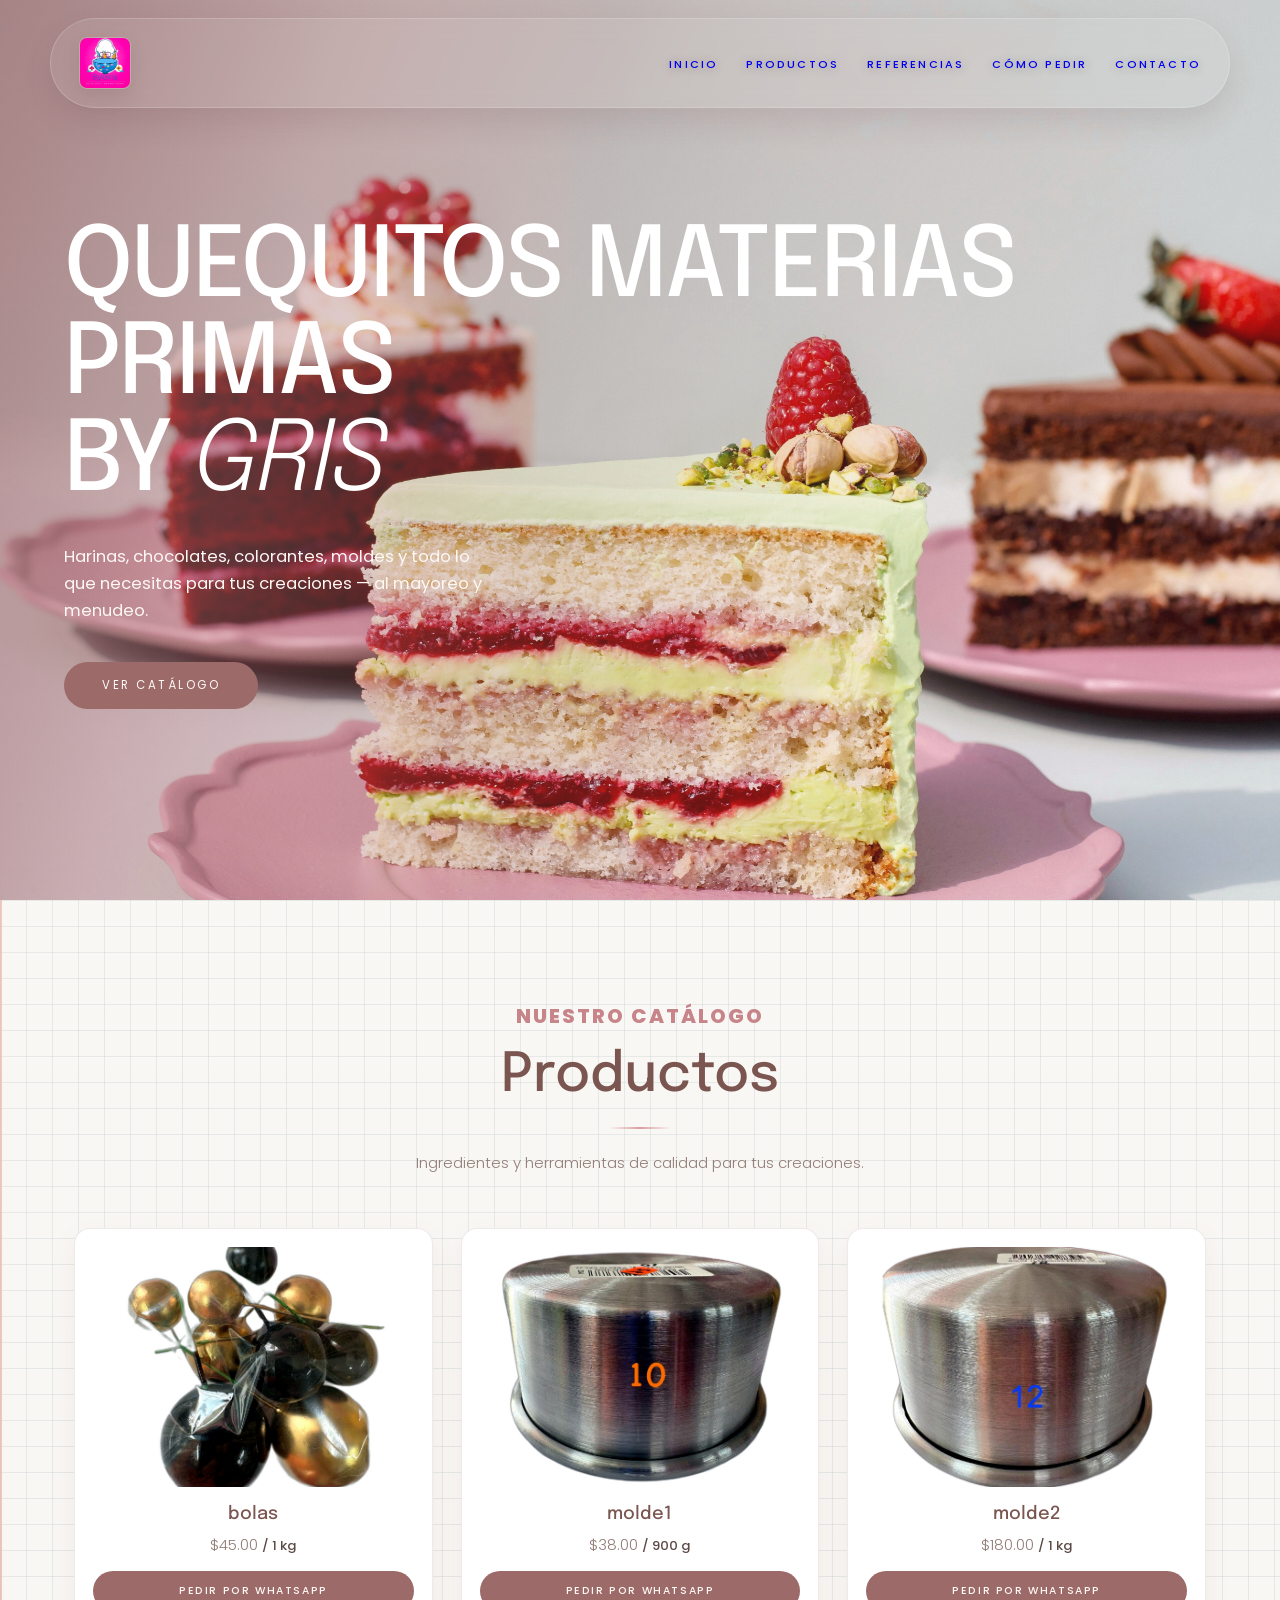
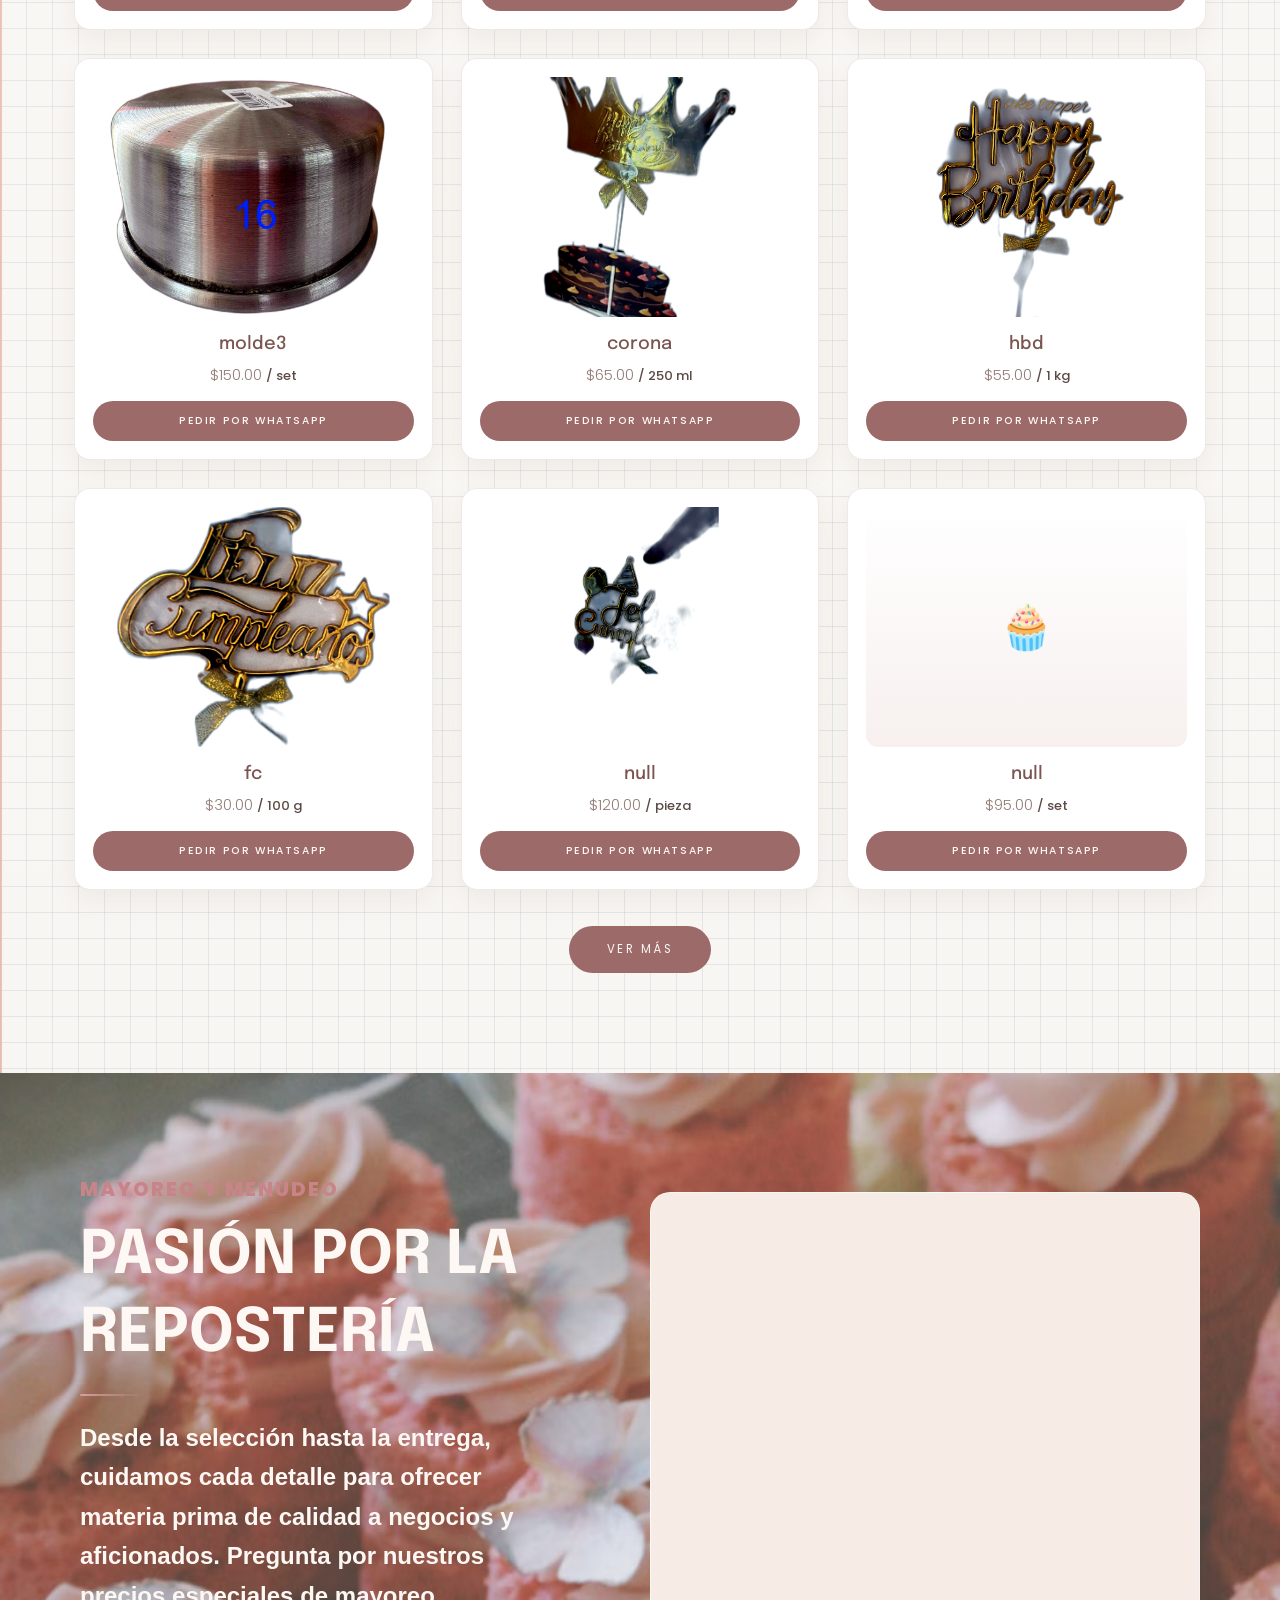
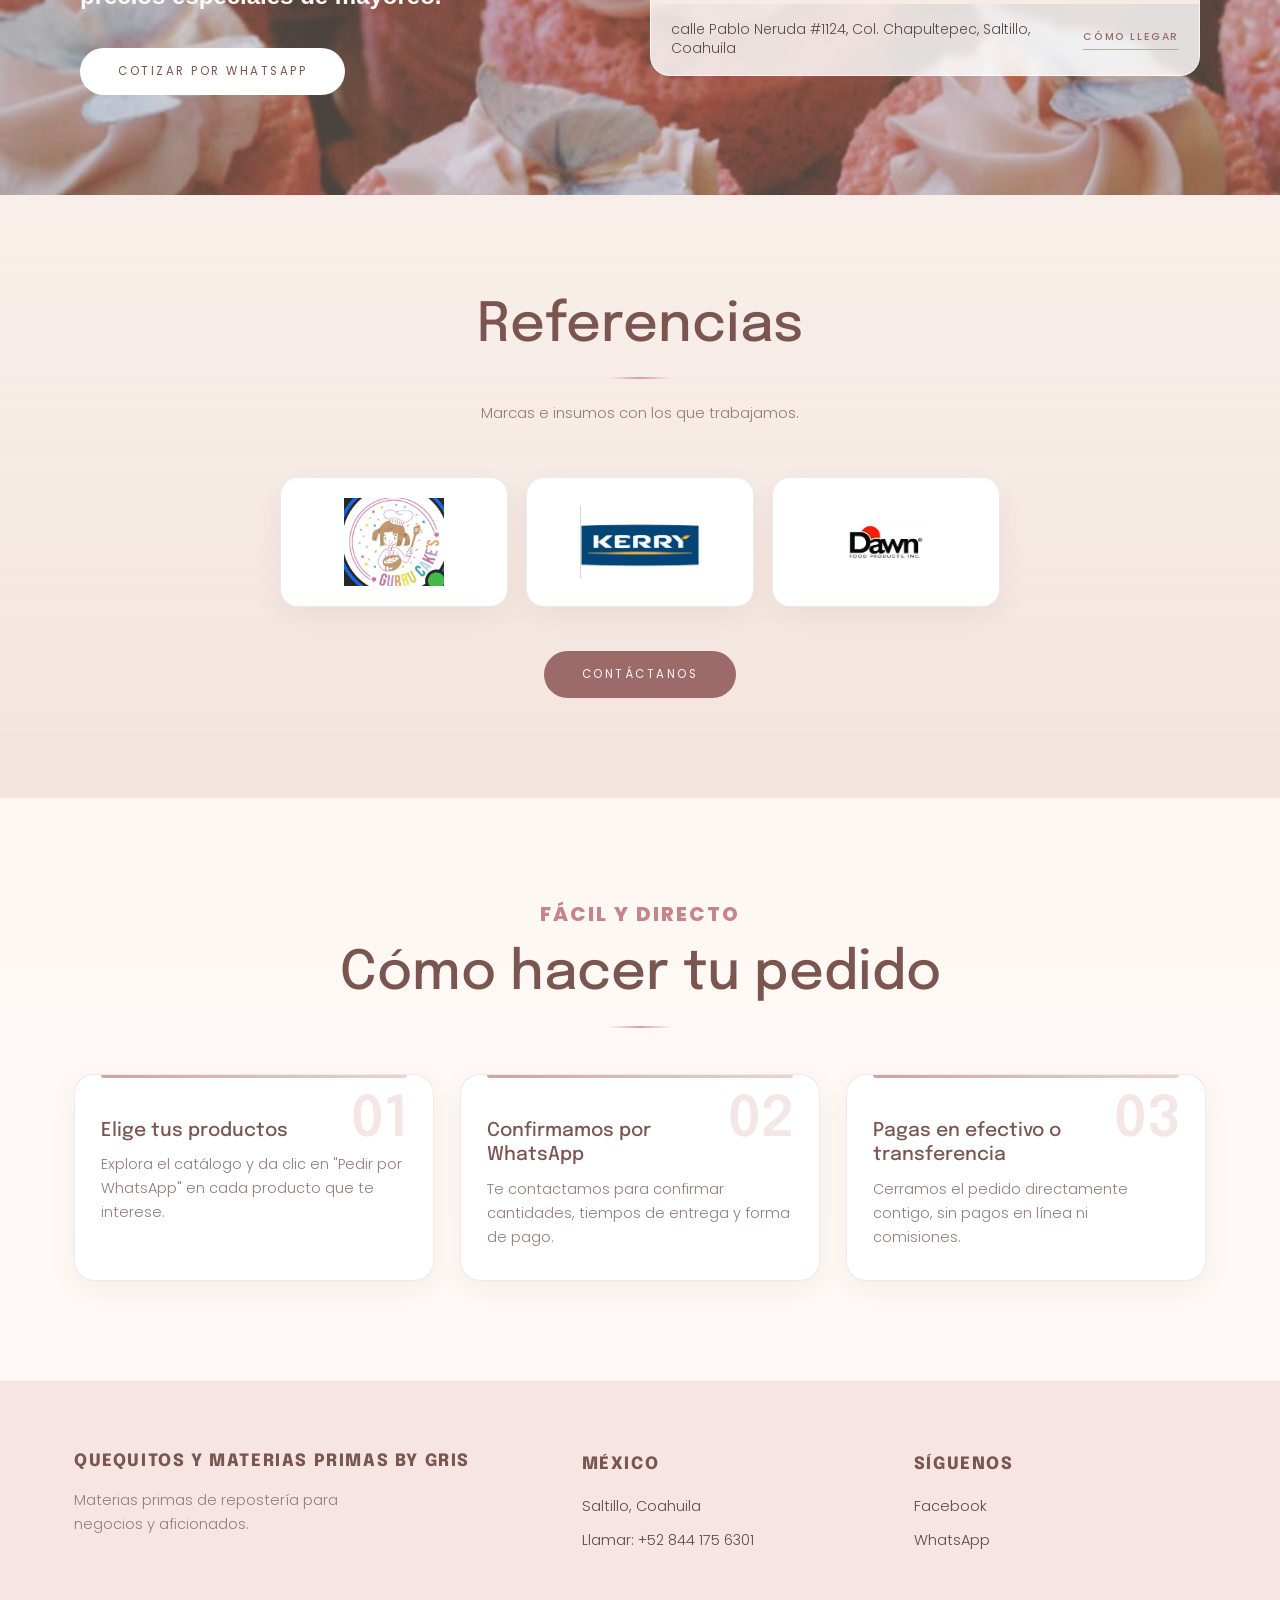
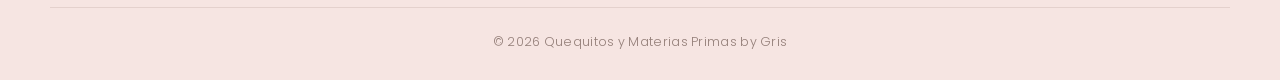
==== commit 7cc8973d: "maquetado listo solo ejemplo" ====
--- a/index.html
+++ b/index.html
@@ -4,12 +4,17 @@
   <meta charset="UTF-8" />
   <meta name="viewport" content="width=device-width, initial-scale=1.0" />
   <title>Quequitos y Materias Primas by Gris</title>
-  <!-- Favicon: preferencia a favicon.ico generado; respaldo a relogo.jpeg con cache-bust -->
-  <link rel="icon" href="/favicon.ico?v=2" />
-  <link rel="shortcut icon" href="/favicon.ico?v=2" />
-  <link rel="apple-touch-icon" href="/img/relogo.jpeg?v=2" />
-  <!-- Si el ICO no aparece por caché, el JPEG seguirá disponible; añadimos también un inline SVG fallback -->
-  <link rel="icon" href="data:image/svg+xml,%3Csvg xmlns='http://www.w3.org/2000/svg' viewBox='0 0 100 100'%3E%3Crect width='100' height='100' fill='%23d99ea2'/%3E%3Ctext x='50' y='60' font-size='42' text-anchor='middle' fill='%23ffffff' font-family='Epilogue, Arial, sans-serif'%3EQ%3C/text%3E%3C/svg%3E" />
+  <!-- FAVICON
+       Antes había DOS <link rel="icon">: el .ico y, más abajo, un SVG en
+       data-URI con una "Q". El navegador se queda con el ÚLTIMO, así que
+       el logo nunca se usaba. Ese SVG ya se quitó.
+       También se cambiaron las rutas "/favicon.ico" (absolutas desde la
+       raíz del dominio) por rutas relativas, para que funcionen igual
+       abriendo la carpeta en local que publicado en un subdirectorio. -->
+  <link rel="icon" type="image/x-icon" href="favicon.ico?v=3" />
+  <link rel="icon" type="image/png" sizes="32x32" href="favicon-32.png?v=3" />
+  <link rel="apple-touch-icon" sizes="180x180" href="apple-touch-icon.png?v=3" />
+
   <link rel="preconnect" href="https://fonts.googleapis.com" />
   <link rel="preconnect" href="https://fonts.gstatic.com" crossorigin />
   <!-- La foto del header se pide de inmediato, antes que el CSS y las fuentes.
@@ -88,11 +93,21 @@
         </p>
         <a href="#" id="promoWhatsapp" target="_blank" rel="noopener" class="btn-1 btn-1--claro">Cotizar por WhatsApp</a>
       </div>
-      <div class="promo-galeria">
-        <div class="promo-foto promo-foto--1"><span>🎂</span></div>
-        <div class="promo-foto promo-foto--2"><span>🍫</span></div>
-        <div class="promo-foto promo-foto--3"><span>🧁</span></div>
-        <div class="promo-foto promo-foto--4"><span>🍓</span></div>
+      <!-- Mapa del local. La dirección se toma de config.js (CONFIG.direccion),
+           el script arma solo el enlace de Google Maps. -->
+      <div class="promo-mapa">
+        <div class="mapa-marco">
+          <iframe
+            id="mapaLocal"
+            title="Ubicación del local"
+            loading="lazy"
+            referrerpolicy="no-referrer-when-downgrade"
+            allowfullscreen></iframe>
+        </div>
+        <div class="mapa-pie">
+          <span class="mapa-direccion" id="mapaDireccion">Saltillo, Coahuila</span>
+          <a href="#" id="mapaComoLlegar" target="_blank" rel="noopener" class="mapa-link">Cómo llegar</a>
+        </div>
       </div>
     </div>
   </section>
@@ -100,7 +115,6 @@
   <!-- ============ REFERENCIAS ============ -->
   <section class="referencias" id="referencias">
     <div class="referencias-content container">
-      <span class="eyebrow">Nos recomiendan</span>
       <h2>Referencias</h2>
       <span class="divisor"></span>
       <p class="txt-p">Marcas e insumos con los que trabajamos.</p>
@@ -163,7 +177,6 @@
       <div class="link">
         <h3>Síguenos</h3>
         <a href="#" id="footerFacebook" target="_blank" rel="noopener noreferrer">Facebook</a>
-        <a href="#" id="footerInstagram" target="_blank" rel="noopener noreferrer">Instagram</a>
         <a href="#" id="footerWhatsapp" target="_blank" rel="noopener">WhatsApp</a>
       </div>
     </div>
--- a/style.css
+++ b/style.css
@@ -42,7 +42,7 @@
 .eyebrow {
   display:block;
   font-family:'Poppins', sans-serif;
-  font-size:18px; font-weight:800;
+  font-size:20px; font-weight:800;
   letter-spacing:2px; text-transform:uppercase;
   color:var(--rosa-oscuro);
   margin-bottom:12px;
@@ -90,8 +90,8 @@
 @media (max-width:480px) { .menu .logo img { width:40px; height:40px } }
 
 .menu .navbar ul { display:flex; align-items:center; gap:28px }
-.menu .navbar ul li a { font-size:11px; letter-spacing:2.2px; text-transform:uppercase; color:var(--crema); font-weight:500; padding:8px 0 6px; border-bottom:1px solid transparent; transition: color .25s, border-color .25s, transform .2s; text-shadow:0 1px 10px rgba(50,28,23,.34) }
-.menu .navbar ul li a:hover { color:#fff7f4; border-bottom-color: rgba(255,255,255,0.8); transform:translateY(-1px) }
+.menu .navbar ul li a { font-size:11px; letter-spacing:2.2px; text-transform:uppercase; color:var(BLACK); font-weight:500; padding:8px 0 6px; border-bottom:1px solid transparent; transition: color .25s, border-color .25s, transform .2s; text-shadow:0 1px 10px rgba(50,28,23,.34) }
+.menu .navbar ul li a:hover { color:#0a0a0a; border-bottom-color: rgba(9, 9, 9, 0.8); transform:translateY(-1px) }
 
 #menu { display:none }
 .menu-label { cursor:pointer; display:none; flex-direction:column; gap:5px; width:24px }
@@ -250,31 +250,64 @@
 
 .promo-inner { position:relative; z-index:1; display:flex; align-items:center; gap:60px; padding:0 30px; flex-wrap:wrap }
 .promo-texto { flex:1 1 380px }
-.promo-texto h2 { font-size: clamp(34px, 4.2vw, 50px); line-height:1.15; color:var(--titulo) }
-.promo-texto p { font-size:15px; color:var(--texto); margin-bottom:32px; max-width:460px }
-
-.promo-galeria {
-  flex:1 1 340px;
-  display:grid; grid-template-columns:repeat(2, 1fr); gap:16px;
-}
-.promo-foto {
-  aspect-ratio:1 / 1;
-  display:flex; align-items:center; justify-content:center;
-  font-size:clamp(38px, 5vw, 58px);
-  background:rgba(255,255,255,.72);
-  border:1px solid rgba(255,255,255,.6);
+.promo-texto h2 { font-size: clamp(50px, 4.9vw, 60px) ;text-transform:uppercase; line-height:1.3em; color:var(--crema) }
+.promo-texto p { font-size :24px; color:var(--crema); margin-bottom:32px; max-width:460px }
+.promo-texto p{
+  font-weight:bold;
+}
+.promo-texto h2{
+  font-weight:bold;
+}
+/* ---------- MAPA DEL LOCAL (sustituye a las tarjetas de emojis) ---------- */
+.promo-mapa {
+  flex:1 1 420px;
+  max-width:560px;
+  background:rgba(255,255,255,.82);
+  border:1px solid rgba(255,255,255,.7);
   border-radius:20px;
   box-shadow:var(--sombra);
   backdrop-filter:blur(4px);
-  transition:transform .3s;
-}
-.promo-foto:hover { transform:translateY(-6px) rotate(-2deg) }
-.promo-foto--2 { transform:translateY(18px) }
-.promo-foto--3 { transform:translateY(-18px) }
-.promo-foto--2:hover { transform:translateY(12px) rotate(2deg) }
-.promo-foto--3:hover { transform:translateY(-24px) rotate(-2deg) }
-
-@media (max-width:760px) { .promo-foto--2, .promo-foto--3 { transform:none } }
+  overflow:hidden;
+}
+
+.mapa-marco {
+  position:relative;
+  aspect-ratio:4 / 3;
+  background:var(--nude);
+}
+
+.mapa-marco iframe {
+  position:absolute; inset:0;
+  width:100%; height:100%;
+  border:0; display:block;
+}
+
+.mapa-pie {
+  display:flex; align-items:center; justify-content:space-between;
+  gap:16px; padding:16px 20px;
+}
+
+.mapa-direccion {
+  font-size:14px; color:var(--texto);
+  line-height:1.4;
+}
+
+.mapa-link {
+  flex:none;
+  font-size:10.5px; font-weight:500;
+  letter-spacing:1.6px; text-transform:uppercase;
+  color:var(--vino);
+  padding-bottom:3px;
+  border-bottom:1px solid var(--rosa);
+  transition:color .25s, border-color .25s;
+}
+.mapa-link:hover { color:var(--titulo); border-bottom-color:var(--vino) }
+
+@media (max-width:760px) {
+  .promo-mapa { max-width:100% }
+  .mapa-marco { aspect-ratio:1 / 1 }
+  .mapa-pie { flex-direction:column; align-items:flex-start; gap:10px }
+}
 
 /* ============================================================
    REFERENCIAS
@@ -392,7 +425,7 @@
 }
 
 .footer .link h3 {
-  font-size:13px; font-weight:600;
+  font-size:17px; font-weight:800;
   letter-spacing:1.6px; text-transform:uppercase;
   color:var(--titulo); margin-bottom:16px;
 }
@@ -439,12 +472,17 @@
   /* la posición ya está centrada arriba; aquí no hace falta cambiarla */
   .header-content { flex-direction:column; justify-content:center; align-items:flex-start; padding-top:140px; padding-bottom:70px; gap:22px }
   .header-texto { padding:0; max-width:100% }
-  .header-texto h1 { font-size: clamp(46px, 10.5vw, 96px) }
+  .navbar ul li a { padding:10px 20px; color:#000; display:block; border-bottom:1px solid rgba(124,86,81,0.06) }
   .promo-inner { flex-direction:column; text-align:center }
   .promo-texto .divisor--izq { margin-left:auto; margin-right:auto }
 }
 
 @media (max-width:600px) {
+
+/* iPad and small tablets: make hamburger menu links black */
+@media (max-width:820px) {
+  .navbar ul li a { color: #000; }
+}
   .menu { padding:22px 20px; position:relative }
   .menu-label { display:flex }
   .navbar { display:none }
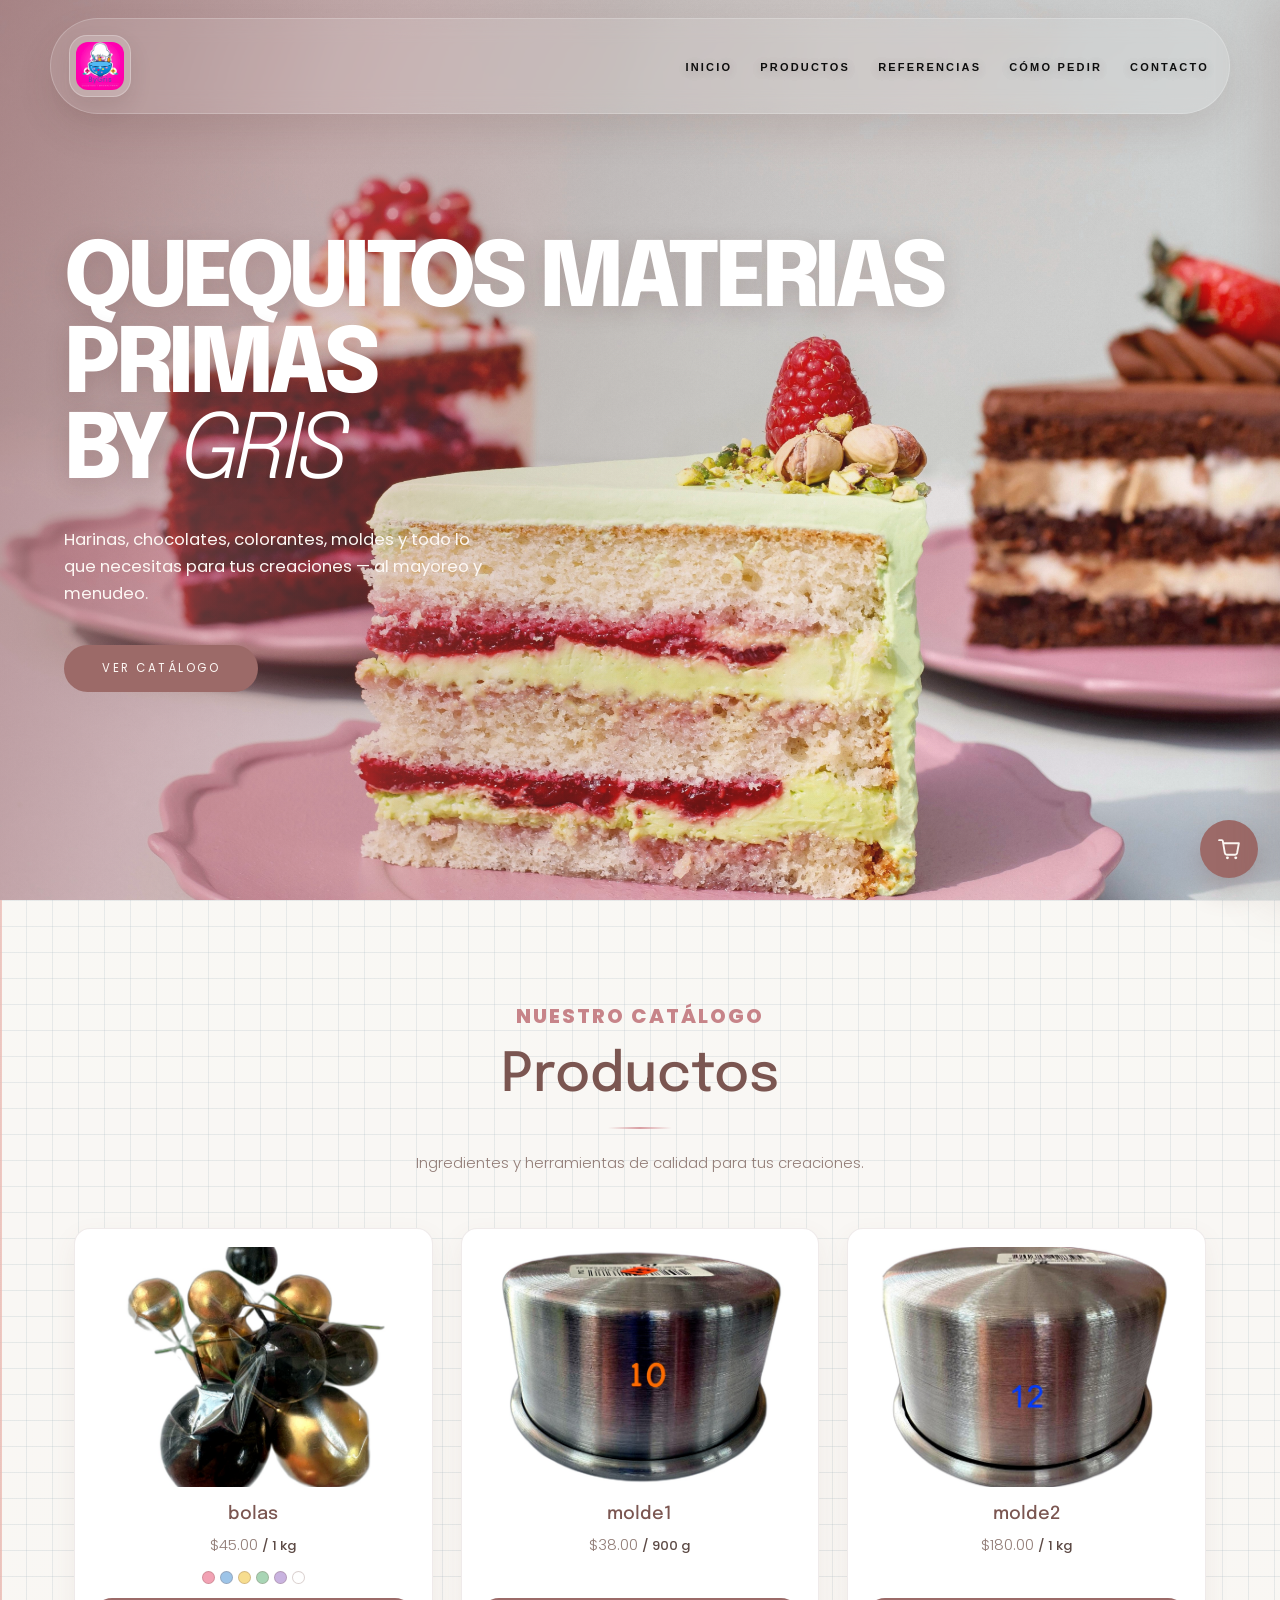
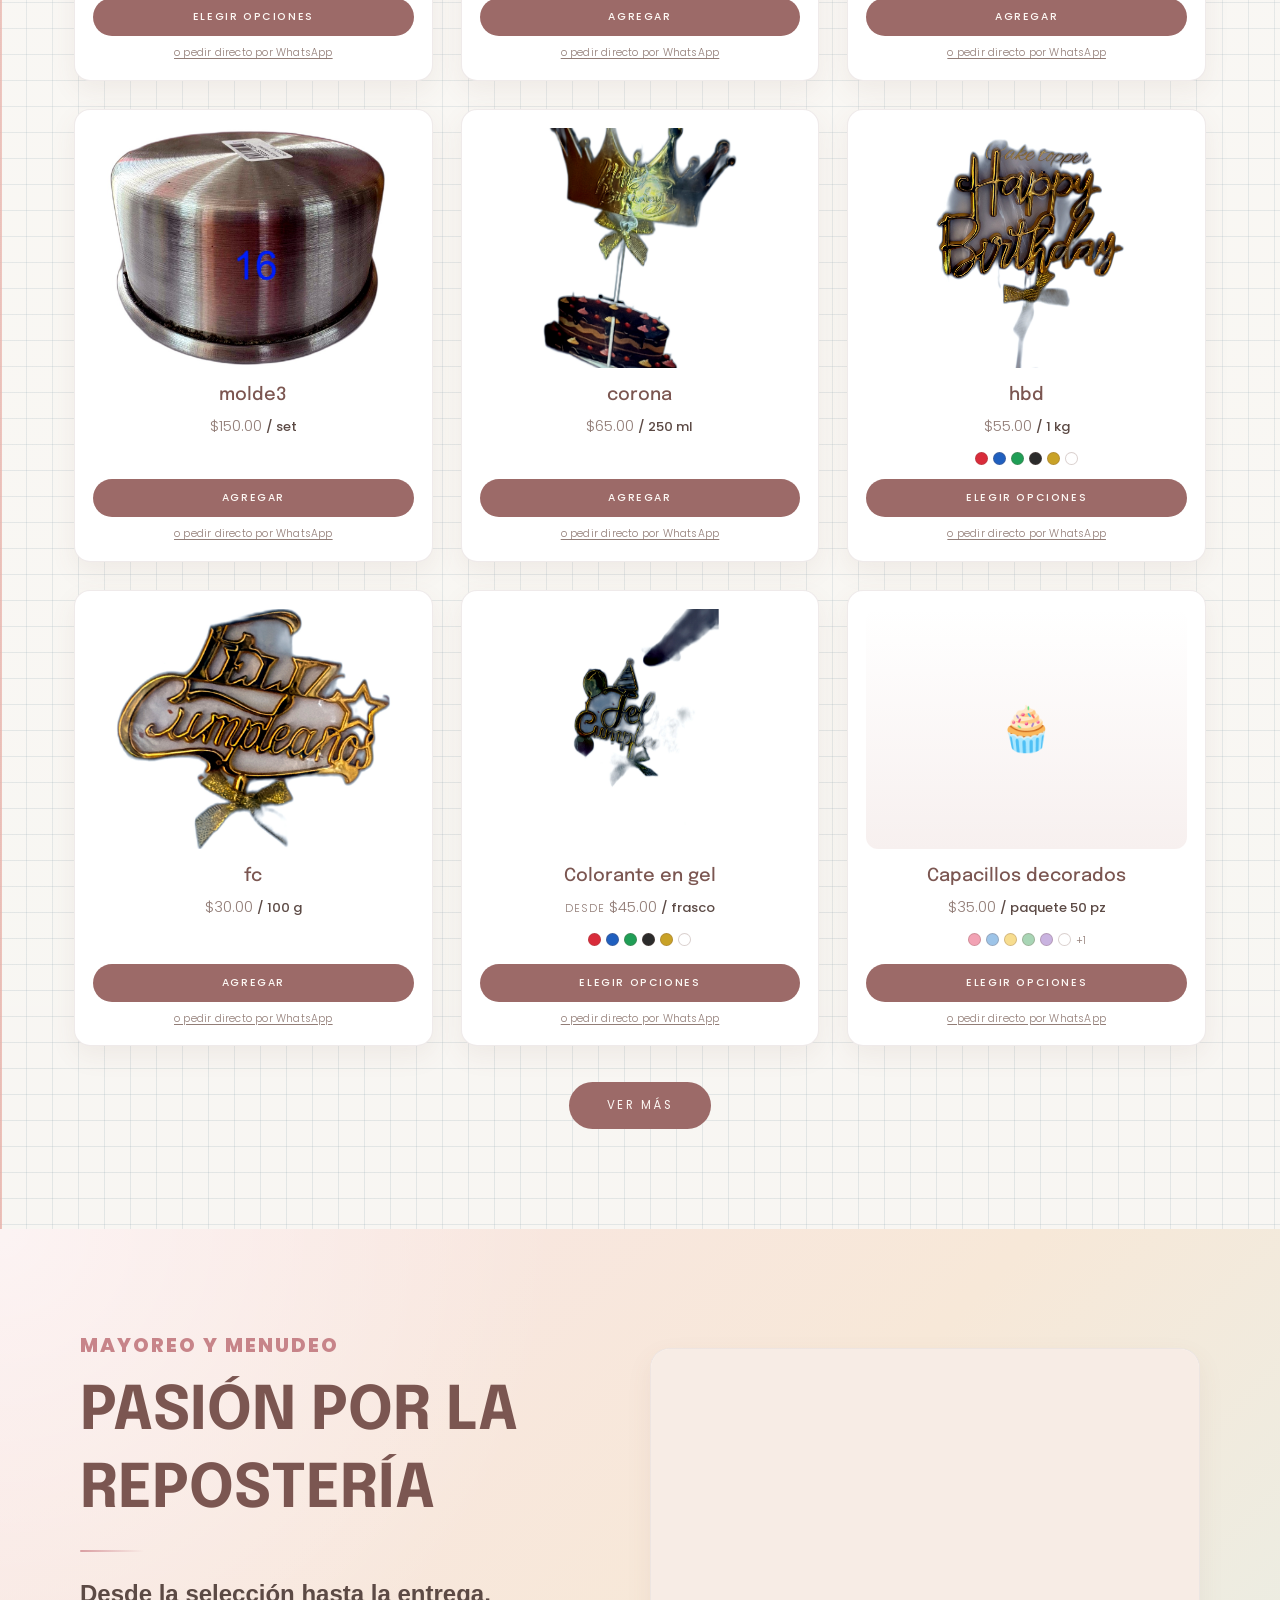
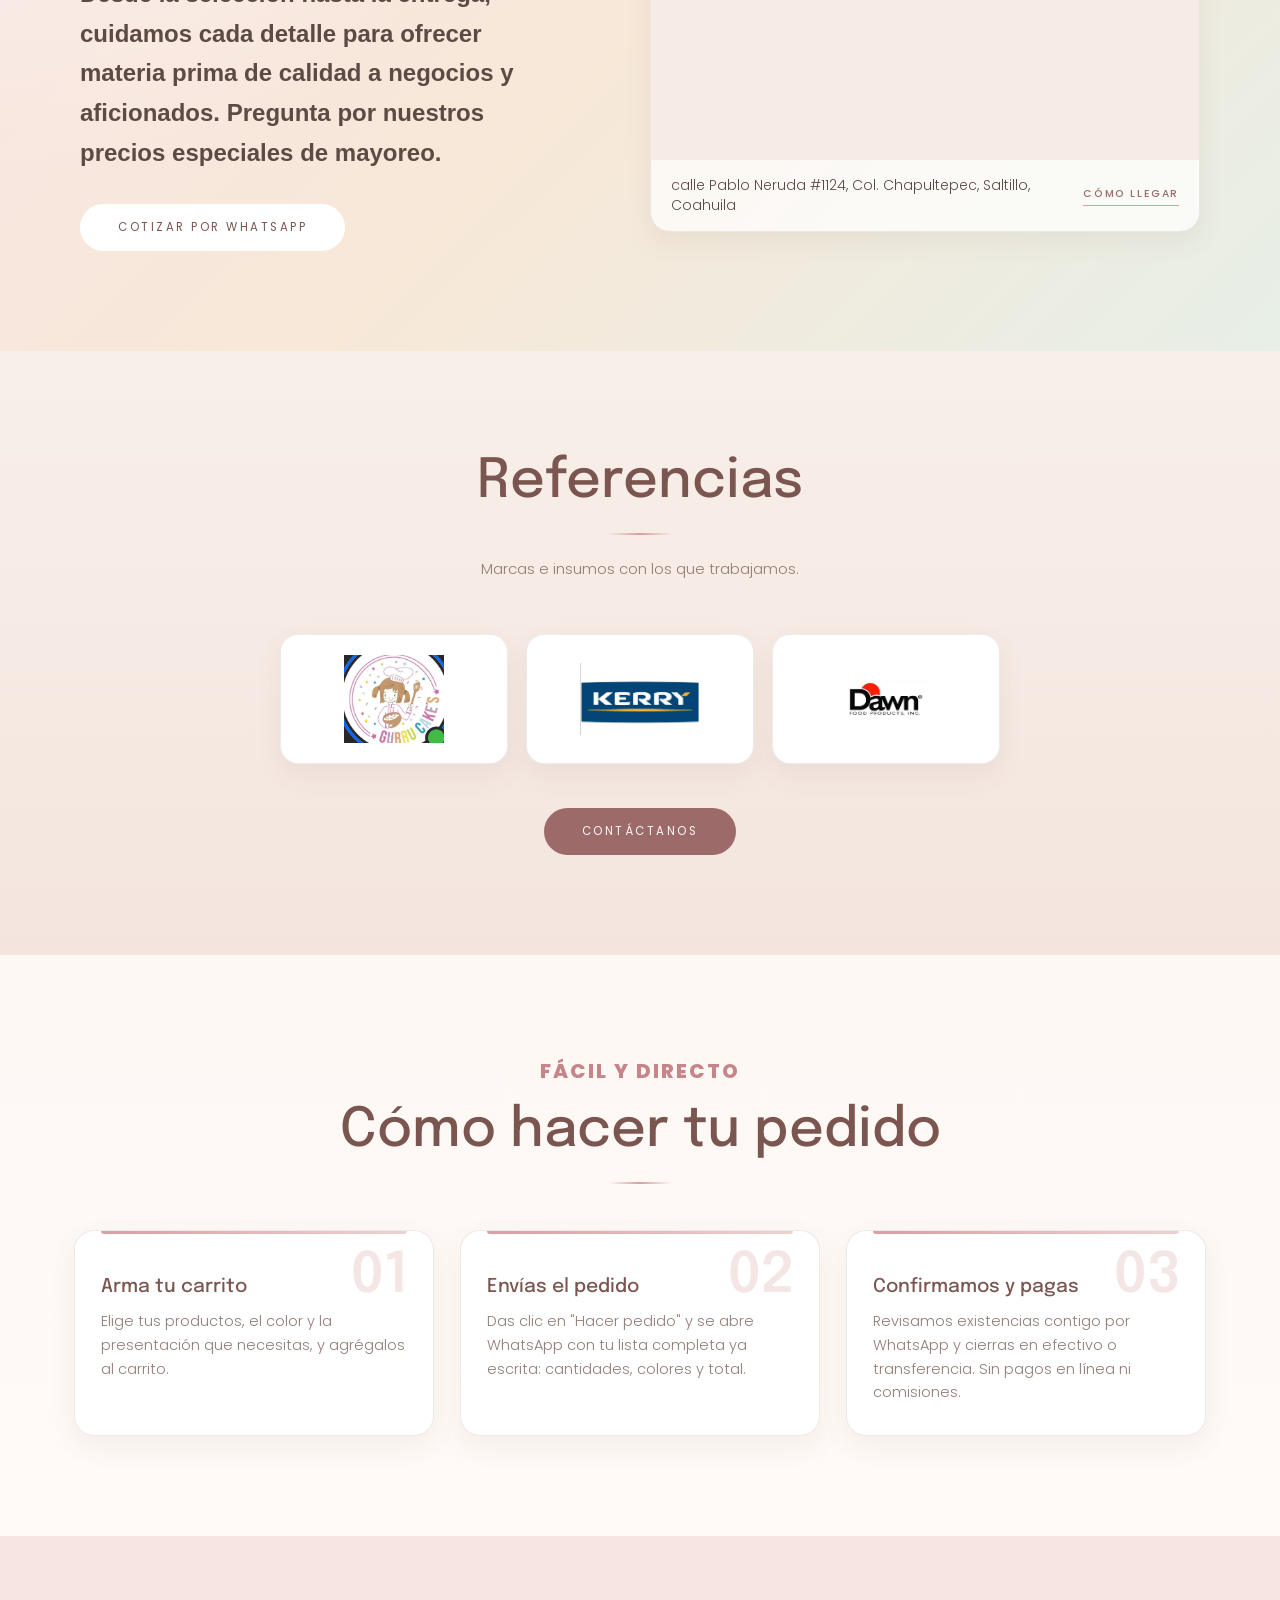
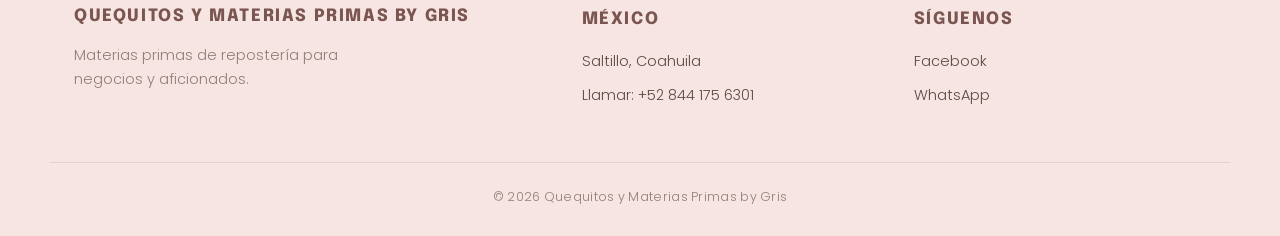
==== commit ebc05a72: "super mejoracion" ====
--- a/index.html
+++ b/index.html
@@ -22,7 +22,17 @@
        aparece después: eso es lo que se veía como si el fondo "se moviera". -->
   <link rel="preload" as="image" href="img/hero-pastel_4.jpg" fetchpriority="high" />
   <link href="https://fonts.googleapis.com/css2?family=Epilogue:ital,wght@0,100..900;1,100..900&family=Merriweather:ital,opsz,wght@0,18..144,300..900;1,18..144,300..900&family=Poppins:ital,wght@0,100;0,200;0,300;0,400;0,500;0,600;0,700;0,800;0,900;1,100;1,200;1,300;1,400;1,500;1,600;1,700;1,800;1,900&display=swap" rel="stylesheet" />
-  <link rel="stylesheet" href="style.css" />
+  <!-- El ?v= es un "rompe-cachés": el navegador guarda style.css y script.js
+       durante días, así que después de publicar cambios seguías viendo la
+       versión vieja. Al subir la versión (v=4, v=5...) el navegador se ve
+       obligado a bajar el archivo nuevo.
+       >>> SUBE ESTE NÚMERO cada vez que edites style.css, script.js,
+           config.js o productos.js <<<
+
+       OJO: disponibilidad.json NO lleva versión. El script lo pide con
+       cache:"no-store" justamente para que marcar un producto como agotado
+       se vea de inmediato sin tener que tocar este archivo. -->
+  <link rel="stylesheet" href="style.css?v=3" />
 </head>
 <body>
 
@@ -145,18 +155,18 @@
       <div class="metodos-content">
         <div class="metodo-card">
           <span class="metodo-num">01</span>
-          <h3>Elige tus productos</h3>
-          <p>Explora el catálogo y da clic en "Pedir por WhatsApp" en cada producto que te interese.</p>
+          <h3>Arma tu carrito</h3>
+          <p>Elige tus productos, el color y la presentación que necesitas, y agrégalos al carrito.</p>
         </div>
         <div class="metodo-card">
           <span class="metodo-num">02</span>
-          <h3>Confirmamos por WhatsApp</h3>
-          <p>Te contactamos para confirmar cantidades, tiempos de entrega y forma de pago.</p>
+          <h3>Envías el pedido</h3>
+          <p>Das clic en "Hacer pedido" y se abre WhatsApp con tu lista completa ya escrita: cantidades, colores y total.</p>
         </div>
         <div class="metodo-card">
           <span class="metodo-num">03</span>
-          <h3>Pagas en efectivo o transferencia</h3>
-          <p>Cerramos el pedido directamente contigo, sin pagos en línea ni comisiones.</p>
+          <h3>Confirmamos y pagas</h3>
+          <p>Revisamos existencias contigo por WhatsApp y cierras en efectivo o transferencia. Sin pagos en línea ni comisiones.</p>
         </div>
       </div>
     </div>
@@ -183,8 +193,75 @@
     <p class="footer-copy">© <span id="anio"></span> Quequitos y Materias Primas by Gris</p>
   </footer>
 
-  <script src="config.js"></script>
-  <script src="productos.js"></script>
-  <script src="script.js"></script>
+  <!-- ============================================================
+       CARRITO
+       Botón flotante, panel lateral y modal de opciones.
+       Todo el comportamiento vive en script.js.
+       ============================================================ -->
+
+  <!-- Botón flotante con el contador de artículos -->
+  <button type="button" class="boton-carrito" id="botonCarrito" aria-label="Ver carrito">
+    <svg viewBox="0 0 24 24" aria-hidden="true">
+      <path d="M6 6h15l-1.7 9.4a2 2 0 0 1-2 1.6H9.5a2 2 0 0 1-2-1.7L5.6 3.9A1 1 0 0 0 4.6 3H2"
+            fill="none" stroke="currentColor" stroke-width="1.8"
+            stroke-linecap="round" stroke-linejoin="round"/>
+      <circle cx="10" cy="20" r="1.4" fill="currentColor"/>
+      <circle cx="18" cy="20" r="1.4" fill="currentColor"/>
+    </svg>
+    <span class="carrito-contador" id="carritoContador">0</span>
+  </button>
+
+  <!-- Fondo oscuro detrás del panel -->
+  <div class="fondo-carrito" id="fondoCarrito"></div>
+
+  <!-- Panel lateral del carrito -->
+  <aside class="panel-carrito" id="panelCarrito" aria-label="Tu pedido">
+    <div class="carrito-encabezado">
+      <div>
+        <h3>Tu pedido</h3>
+        <span class="carrito-conteo" id="carritoConteo">0 artículos</span>
+      </div>
+      <button type="button" class="carrito-cerrar" id="carritoCerrar" aria-label="Cerrar carrito">×</button>
+    </div>
+
+    <div class="carrito-aviso" id="carritoAviso"></div>
+
+    <div class="carrito-lista" id="carritoLista"></div>
+
+    <div class="carrito-pie oculto" id="carritoPie">
+      <div class="carrito-campo">
+        <label for="clienteNombre">Tu nombre</label>
+        <input type="text" id="clienteNombre" maxlength="60" placeholder="¿A nombre de quién va el pedido?" autocomplete="name" />
+      </div>
+      <div class="carrito-campo">
+        <label for="clienteNota">Comentario <i>(opcional)</i></label>
+        <textarea id="clienteNota" rows="2" maxlength="200" placeholder="Fecha en que lo necesitas, si pasas por él, etc."></textarea>
+      </div>
+
+      <div class="carrito-total">
+        <span>Total</span>
+        <b id="carritoTotal">$0.00</b>
+      </div>
+
+      <button type="button" class="btn-1 carrito-pedir" id="carritoPedir">Hacer pedido por WhatsApp</button>
+      <button type="button" class="carrito-vaciar" id="carritoVaciar">Vaciar carrito</button>
+      <p class="carrito-legal">
+        El pedido se confirma por WhatsApp. No se cobra nada en línea.
+      </p>
+    </div>
+  </aside>
+
+  <!-- Modal para elegir color, tamaño y cantidad -->
+  <div class="modal-opciones" id="modalOpciones" role="dialog" aria-modal="true" aria-label="Elegir opciones">
+    <div class="modal-fondo" id="modalFondo"></div>
+    <div class="modal-caja">
+      <button type="button" class="modal-cerrar" id="modalCerrar" aria-label="Cerrar">×</button>
+      <div class="modal-cuerpo" id="modalCuerpo"></div>
+    </div>
+  </div>
+
+  <script src="config.js?v=3"></script>
+  <script src="productos.js?v=3"></script>
+  <script src="script.js?v=3"></script>
 </body>
 </html>
--- a/style.css
+++ b/style.css
@@ -5,6 +5,9 @@
   --rosa-fondo:   #f6e5e2;
   --rosa-polvo:   #ecd3d0;
   --blanco:       #ffffff;
+  --pastel-rosa:  #f9e5e5;
+  --pastel-miel:  #f7e8d8;
+  --pastel-agua:  #e7efe7;
 
   /* Acentos */
   --rosa:         #d99ea2;
@@ -35,8 +38,8 @@
 h1{
   text-wrap:balance;
   text-transform:uppercase;
-   line-height:1.5em;
-   letter-spacing:8px;
+  line-height:1.05em;
+  letter-spacing:2px;
 }
 
 .eyebrow {
@@ -84,35 +87,103 @@
 .header::before { content:""; position:absolute; inset:0; background: linear-gradient(100deg, rgba(181,120,124,0.38) 0%, rgba(181,120,124,0.20) 24%, rgba(60,40,38,0.10) 44%, rgba(20,20,20,0.04) 58%, rgba(20,20,20,0) 84%); }
 .header > * { position:relative; z-index:1 }
 
-.menu { position:absolute; top:18px; left:50%; transform:translateX(-50%); z-index:10; width:min(1180px, calc(100% - 32px)); display:flex; align-items:center; justify-content:space-between; padding:18px 28px; gap:20px; background:rgba(255,255,255,0.08); border:1px solid rgba(255,255,255,0.18); border-radius:999px; backdrop-filter:blur(8px); -webkit-backdrop-filter:blur(8px); box-shadow:0 14px 30px rgba(80,43,48,0.12) }
-
-.menu .logo img { display:block; width:52px; height:52px; object-fit:cover; border-radius:8px; border:1px solid rgba(255,255,255,0.18); box-shadow:0 8px 18px rgba(80,43,48,0.12) }
-@media (max-width:480px) { .menu .logo img { width:40px; height:40px } }
+.menu {
+  position:absolute;
+  top:18px;
+  left:50%;
+  transform:translateX(-50%);
+  z-index:10;
+  width:min(1180px, calc(100% - 32px));
+  display:flex;
+  align-items:center;
+  justify-content:space-between;
+  padding:16px 20px 16px 18px;
+  gap:20px;
+  background:rgba(255,255,255,0.10);
+  border:1px solid rgba(255,255,255,0.22);
+  border-radius:999px;
+  backdrop-filter:blur(10px);
+  -webkit-backdrop-filter:blur(10px);
+  box-shadow:0 18px 36px rgba(82,46,42,0.12);
+}
+
+.menu .logo {
+  display:inline-flex;
+  align-items:center;
+  justify-content:center;
+  width:62px;
+  height:62px;
+  padding:6px;
+  background:rgba(255,255,255,0.18);
+  border:1px solid rgba(255,255,255,0.26);
+  border-radius:18px;
+  box-shadow:0 10px 22px rgba(55,32,30,0.10);
+}
+
+.menu .logo img {
+  display:block;
+  width:100%;
+  height:100%;
+  object-fit:cover;
+  border-radius:12px;
+}
+@media (max-width:480px) { .menu .logo { width:48px; height:48px; border-radius:14px } }
 
 .menu .navbar ul { display:flex; align-items:center; gap:28px }
-.menu .navbar ul li a { font-size:11px; letter-spacing:2.2px; text-transform:uppercase; color:var(BLACK); font-weight:500; padding:8px 0 6px; border-bottom:1px solid transparent; transition: color .25s, border-color .25s, transform .2s; text-shadow:0 1px 10px rgba(50,28,23,.34) }
-.menu .navbar ul li a:hover { color:#0a0a0a; border-bottom-color: rgba(9, 9, 9, 0.8); transform:translateY(-1px) }
+.menu .navbar ul li a {
+  font-size:11px;
+  letter-spacing:2.2px;
+  text-transform:uppercase;
+  color:#060606;
+  font-weight:700;
+  padding:8px 0 6px;
+  border-bottom:1px solid transparent;
+  transition: color .25s, border-color .25s, transform .2s, opacity .25s;
+  text-shadow:0 2px 12px rgba(46,24,22,.30);
+  opacity:.96;
+}
+.menu .navbar ul li a:hover {
+  color:#f0a2df;
+  border-bottom-color: rgba(10, 10, 10, 0.9);
+  transform:translateY(-1px);
+}
 
 #menu { display:none }
-.menu-label { cursor:pointer; display:none; flex-direction:column; gap:5px; width:24px }
-.menu-label span { display:block; height:1.5px; width:100%; background:var(--titulo) }
+.menu-label {
+  cursor:pointer;
+  display:none;
+  flex-direction:column;
+  justify-content:center;
+  gap:5px;
+  width:28px;
+  height:28px;
+  padding:3px 4px;
+  border-radius:10px;
+  background:rgba(255,255,255,0.14);
+  border:1px solid rgba(255,255,255,0.18);
+}
+.menu-label span {
+  display:block;
+  height:2px;
+  width:100%;
+  background:#ffffff;
+  border-radius:999px;
+  box-shadow:0 1px 4px rgba(60,36,33,0.20);
+}
 
 .header-content { flex:1; display:flex; align-items:center; justify-content:space-between; gap:clamp(24px,4vw,60px); padding:120px clamp(30px,5vw,80px) 90px }
 .header-texto { flex:1 1 0; max-width:1000px; display:flex; flex-direction:column; justify-content:center }
 .header-texto .eyebrow { color:var(--rosa-oscuro); letter-spacing:5px; margin-bottom:18px }
 
 .header-texto h1 {
-  /* Ojo: el título tiene 5 palabras y la más larga ("QUEQUITOS") mide
-     ~5.5em. A 172px medía 953px dentro de una columna de 620px: por eso
-     se desbordaba y quedaba en 5 renglones. Este tamaño sí entra. */
-  font-size: clamp(38px, 7.6vw, 118px);
-  line-height:1.0;
+  font-family:'Epilogue', 'Poppins', sans-serif;
+  font-size: clamp(48px, 7vw, 118px);
+  line-height:0.96;
   margin-bottom:30px;
-  font-weight:500;
+  font-weight:800;
   color:#ffffff;
-  text-shadow:none;
-  letter-spacing:-.02em;   /* en em para que escale con el tamaño */
-  /* 'balance' no funciona con las letras partidas en spans: lo apagamos */
+  text-shadow:0 6px 24px rgba(74, 35, 28, 0.18);
+  letter-spacing:-0.06em;
   text-wrap: normal;
 }
 
@@ -236,34 +307,76 @@
   .productos-group,
   .extra-products.show { grid-template-columns:repeat(2, 1fr); gap:20px }
 }
+/* En celular se mantienen DOS por fila: la tarjeta y todo lo de adentro
+   se achican para que quepan sin apretarse. */
 @media (max-width:560px) {
   .productos-group,
-  .extra-products.show { grid-template-columns:1fr; gap:18px }
-  .producto-card { padding:14px }
+  .extra-products.show { grid-template-columns:repeat(2, 1fr); gap:12px }
+
+  .producto-card { padding:10px 10px 12px; border-radius:14px }
+  .producto-card img,
+  .producto-img { border-radius:10px }
+  .producto-card h3 { font-size:14px; margin:10px 0 4px; line-height:1.25 }
+  .producto-card p { font-size:13px; margin-bottom:10px }
+  .producto-card .producto-unidad { font-size:11px }
+
+  .btn-pedir,
+  .producto-agotado {
+    padding:9px 8px;
+    font-size:9px;
+    letter-spacing:.8px;
+  }
+}
+
+/* Pantallas muy angostas (iPhone SE y similares): se aprieta un poco más
+   el texto para que "Pedir por WhatsApp" no se parta feo. */
+@media (max-width:360px) {
+  .productos-group,
+  .extra-products.show { gap:9px }
+  .producto-card { padding:8px 8px 10px }
+  .producto-card h3 { font-size:13px }
+  .btn-pedir,
+  .producto-agotado { font-size:8.5px; letter-spacing:.4px; padding:9px 5px }
 }
 
 /* ============================================================
    PROMO
    ============================================================ */
-.promo { position:relative; background-image: linear-gradient(120deg, rgba(255,249,247,0.50) 0%, rgba(247,224,220,0.35) 0%, rgba(244,215,209,0.25) 0%), url("img/cupcakes.avif"); background-size:cover; background-position:center; padding:100px 0; overflow:hidden }
-.promo::before { content:""; position:absolute; inset:0; background: rgba(255,255,255,0.02) }
+.promo {
+  position:relative;
+  background: linear-gradient(135deg, var(--pastel-rosa) 0%, var(--pastel-miel) 52%, var(--pastel-agua) 100%);
+  padding:100px 0;
+  overflow:hidden;
+}
+.promo::before {
+  content:"";
+  position:absolute;
+  inset:0;
+  background: radial-gradient(circle at top left, rgba(255,255,255,0.55), transparent 38%);
+}
 
 .promo-inner { position:relative; z-index:1; display:flex; align-items:center; gap:60px; padding:0 30px; flex-wrap:wrap }
 .promo-texto { flex:1 1 380px }
-.promo-texto h2 { font-size: clamp(50px, 4.9vw, 60px) ;text-transform:uppercase; line-height:1.3em; color:var(--crema) }
-.promo-texto p { font-size :24px; color:var(--crema); margin-bottom:32px; max-width:460px }
-.promo-texto p{
-  font-weight:bold;
-}
-.promo-texto h2{
-  font-weight:bold;
+.promo-texto h2 {
+  font-size: clamp(50px, 4.9vw, 60px);
+  text-transform:uppercase;
+  line-height:1.3em;
+  color:var(--titulo);
+  font-weight:700;
+}
+.promo-texto p {
+  font-size:24px;
+  color:var(--texto);
+  margin-bottom:32px;
+  max-width:460px;
+  font-weight:600;
 }
 /* ---------- MAPA DEL LOCAL (sustituye a las tarjetas de emojis) ---------- */
 .promo-mapa {
   flex:1 1 420px;
   max-width:560px;
-  background:rgba(255,255,255,.82);
-  border:1px solid rgba(255,255,255,.7);
+  background:rgba(255,255,255,.72);
+  border:1px solid rgba(124,86,81,.12);
   border-radius:20px;
   box-shadow:var(--sombra);
   backdrop-filter:blur(4px);
@@ -479,18 +592,388 @@
 
 @media (max-width:600px) {
 
-/* iPad and small tablets: make hamburger menu links black */
-@media (max-width:820px) {
-  .navbar ul li a { color: #000; }
-}
-  .menu { padding:22px 20px; position:relative }
+  .menu {
+    padding:14px 16px 14px 14px;
+    position:relative;
+    background:rgba(255,255,255,0.12);
+    border:1px solid rgba(255,255,255,0.22);
+    box-shadow:0 16px 28px rgba(73,38,33,0.12);
+  }
   .menu-label { display:flex }
   .navbar { display:none }
-  #menu:checked + .menu-label + .navbar { display:block; background-color:var(--blanco); padding:20px 10px; position:absolute; top:74px; right:20px; border-radius:12px; box-shadow:0 18px 36px rgba(124,86,81,0.16); z-index:30 }
+  #menu:checked + .menu-label + .navbar {
+    display:block;
+    background:rgba(255,255,255,0.90);
+    padding:20px 10px;
+    position:absolute;
+    top:72px;
+    right:20px;
+    border-radius:16px;
+    box-shadow:0 18px 36px rgba(124,86,81,0.18);
+    z-index:30;
+    border:1px solid rgba(124,86,81,0.08);
+  }
   .navbar ul { flex-direction:column; gap:16px }
-  .navbar ul li a { padding:10px 20px; color:var(--titulo); display:block; border-bottom:1px solid rgba(124,86,81,0.06) }
+  .navbar ul li a {
+    padding:10px 20px;
+    color:var(--titulo);
+    display:block;
+    border-bottom:1px solid rgba(124,86,81,0.06);
+    text-shadow:none;
+  }
   .navbar ul li a:hover { color:var(--vino) }
   .header-content { padding-top:120px; align-items:flex-start }
-  .header-texto h1 { font-size: clamp(40px, 14.2vw, 78px) }
+  .header-texto h1 {
+    font-size: clamp(46px, 14vw, 76px);
+    line-height:0.98;
+    letter-spacing:-0.05em;
+    font-weight:800;
+  }
   .productos, .referencias, .metodos, .promo { padding:70px 0 }
-}+}
+/* ============================================================
+   CARRITO Y VARIANTES  (agregado en la v10)
+   ------------------------------------------------------------
+   Nada de aquí toca el fondo de .producto-card: las tarjetas
+   siguen siendo blanco puro.
+   ============================================================ */
+
+/* --- Reset para los botones que antes eran <a> --- */
+.btn-pedir {
+  border:none;
+  font-family:'Poppins', sans-serif;
+  cursor:pointer;
+  -webkit-appearance:none;
+  appearance:none;
+}
+
+/* --- Enlace chico "o pedir directo por WhatsApp" --- */
+.link-pedir-ya {
+  display:block;
+  margin-top:8px;
+  font-size:10.5px;
+  color:var(--texto-suave);
+  letter-spacing:.2px;
+  text-decoration:underline;
+  text-underline-offset:2px;
+  transition:color .2s;
+}
+.link-pedir-ya:hover { color:var(--vino) }
+
+/* --- Vistazo de colores en la tarjeta --- */
+.producto-colores {
+  display:flex; flex-wrap:wrap; gap:5px;
+  justify-content:center;
+  margin:0 0 14px;
+}
+.punto-color {
+  width:13px; height:13px; border-radius:50%;
+  border:1px solid rgba(124,86,81,.28);
+  display:inline-block;
+}
+.punto-color--agotado { opacity:.3 }
+.punto-mas { font-size:10px; color:var(--texto-suave); align-self:center }
+
+.precio-desde {
+  font-size:11px; color:var(--texto-suave);
+  text-transform:uppercase; letter-spacing:1px;
+}
+
+/* ============================================================
+   BOTÓN FLOTANTE DEL CARRITO
+   ============================================================ */
+.boton-carrito {
+  position:fixed; right:22px; bottom:22px; z-index:60;
+  width:58px; height:58px; border-radius:50%;
+  border:none; cursor:pointer;
+  background:var(--vino); color:var(--crema);
+  display:flex; align-items:center; justify-content:center;
+  box-shadow:0 12px 28px rgba(124,86,81,.32);
+  transition:transform .25s, background-color .25s, box-shadow .25s;
+}
+.boton-carrito:hover { background:var(--titulo); transform:translateY(-3px) }
+.boton-carrito svg { width:25px; height:25px }
+
+.carrito-contador {
+  position:absolute; top:-4px; right:-4px;
+  min-width:23px; height:23px; padding:0 6px;
+  border-radius:999px;
+  background:var(--rosa-oscuro); color:#fff;
+  font-family:'Poppins', sans-serif; font-size:12px; font-weight:600;
+  display:flex; align-items:center; justify-content:center;
+  border:2px solid var(--crema);
+  opacity:0; transform:scale(.5);
+  transition:opacity .2s, transform .2s;
+}
+.carrito-contador.visible { opacity:1; transform:scale(1) }
+
+/* ============================================================
+   PANEL LATERAL DEL CARRITO
+   ============================================================ */
+.fondo-carrito {
+  position:fixed; inset:0; z-index:70;
+  background:rgba(60,40,38,.42);
+  opacity:0; pointer-events:none;
+  transition:opacity .3s;
+}
+.fondo-carrito.visible { opacity:1; pointer-events:auto }
+
+.panel-carrito {
+  position:fixed; top:0; right:0; bottom:0; z-index:80;
+  width:min(420px, 100%);
+  background:var(--crema);
+  display:flex; flex-direction:column;
+  box-shadow:-18px 0 44px rgba(124,86,81,.18);
+  transform:translateX(100%);
+  transition:transform .32s cubic-bezier(.22,1,.36,1);
+}
+.panel-carrito.abierto { transform:translateX(0) }
+
+.carrito-encabezado {
+  display:flex; align-items:flex-start; justify-content:space-between;
+  gap:12px; padding:22px 22px 16px;
+  border-bottom:1px solid var(--linea);
+}
+.carrito-encabezado h3 { font-size:21px; line-height:1.2 }
+.carrito-conteo { font-size:12.5px; color:var(--texto-suave) }
+
+.carrito-cerrar {
+  border:none; background:none; cursor:pointer;
+  font-size:30px; line-height:1; color:var(--texto-suave);
+  padding:0 2px; transition:color .2s;
+}
+.carrito-cerrar:hover { color:var(--titulo) }
+
+.carrito-aviso {
+  margin:0 22px; padding:0 14px;
+  max-height:0; overflow:hidden;
+  background:#e7f4ec; color:#2f6b47;
+  border-radius:10px; font-size:12.5px; line-height:1.5;
+  transition:max-height .3s, padding .3s, margin-top .3s;
+}
+.carrito-aviso.visible { max-height:140px; padding:11px 14px; margin-top:14px }
+/* Mismo recuadro, en tono de advertencia, cuando se quitó algo por agotado */
+.carrito-aviso--alerta { background:#fdf1e3; color:#8a5a21 }
+
+.carrito-lista { flex:1; overflow-y:auto; padding:16px 22px }
+
+.carrito-vacio { text-align:center; padding:56px 10px; color:var(--texto-suave) }
+.carrito-vacio span { font-size:44px; display:block; margin-bottom:12px; opacity:.75 }
+.carrito-vacio p { font-size:15px; color:var(--texto); margin-bottom:4px }
+.carrito-vacio small { font-size:12.5px }
+
+.carrito-item {
+  display:grid; grid-template-columns:62px 1fr auto;
+  gap:12px; align-items:start;
+  padding:14px 0;
+  border-bottom:1px solid var(--linea);
+}
+.carrito-item:last-child { border-bottom:none }
+.carrito-item img {
+  width:62px; height:62px; object-fit:cover;
+  border-radius:10px; background:var(--nude); display:block;
+}
+.carrito-item-emoji {
+  width:62px; height:62px; border-radius:10px;
+  background:var(--nude); display:flex; align-items:center;
+  justify-content:center; font-size:27px;
+}
+.carrito-item-info h4 { font-family:'Epilogue','Merriweather',serif; font-size:14.5px; font-weight:500; color:var(--titulo); line-height:1.3 }
+.carrito-item-opciones { display:block; font-size:12px; color:var(--vino); margin-top:2px }
+.carrito-item-nota { display:block; font-size:11.5px; color:var(--texto-suave); font-style:italic; margin-top:2px }
+.carrito-item-precio { display:block; font-size:12px; color:var(--texto-suave); margin-top:2px }
+
+.carrito-item-lado { text-align:right; display:flex; flex-direction:column; align-items:flex-end; gap:6px }
+.carrito-item-lado b { font-size:14px; color:var(--titulo); white-space:nowrap }
+.carrito-quitar {
+  border:none; background:none; cursor:pointer;
+  font-family:'Poppins', sans-serif; font-size:11px;
+  color:var(--texto-suave); text-decoration:underline;
+  text-underline-offset:2px; padding:0;
+}
+.carrito-quitar:hover { color:var(--rosa-oscuro) }
+
+/* --- Contador +/- --- */
+.contador {
+  display:inline-flex; align-items:center; gap:2px;
+  border:1px solid var(--linea); border-radius:999px;
+  background:var(--blanco); overflow:hidden;
+}
+.contador button {
+  border:none; background:none; cursor:pointer;
+  width:32px; height:32px; font-size:17px; line-height:1;
+  color:var(--titulo); transition:background-color .2s;
+}
+.contador button:hover { background:var(--nude) }
+.contador span { min-width:28px; text-align:center; font-size:14px; font-family:'Poppins',sans-serif }
+.contador--chico { margin-top:8px }
+.contador--chico button { width:27px; height:27px; font-size:15px }
+.contador--chico span { min-width:24px; font-size:13px }
+
+/* --- Pie del carrito --- */
+.carrito-pie { border-top:1px solid var(--linea); padding:18px 22px 22px; background:var(--blanco) }
+.carrito-pie.oculto { display:none }
+
+.carrito-campo { margin-bottom:12px }
+.carrito-campo.oculto { display:none }
+.carrito-campo label {
+  display:block; font-size:11px; text-transform:uppercase;
+  letter-spacing:1.2px; color:var(--texto-suave); margin-bottom:5px;
+}
+.carrito-campo label i { text-transform:none; letter-spacing:0; font-style:normal; opacity:.75 }
+.carrito-campo input,
+.carrito-campo textarea,
+.modal-cuerpo textarea {
+  width:100%; padding:10px 13px;
+  border:1px solid var(--linea); border-radius:10px;
+  font-family:'Poppins', sans-serif; font-size:14px; font-weight:300;
+  color:var(--texto); background:var(--crema);
+  resize:vertical;
+  transition:border-color .2s, background-color .2s;
+}
+.carrito-campo input:focus,
+.carrito-campo textarea:focus,
+.modal-cuerpo textarea:focus {
+  outline:none; border-color:var(--rosa); background:var(--blanco);
+}
+.campo-error { border-color:#d9534f !important; background:#fdf1f1 !important }
+
+.carrito-total {
+  display:flex; align-items:baseline; justify-content:space-between;
+  padding:12px 0 14px; border-top:1px solid var(--linea); margin-top:4px;
+}
+.carrito-total span { font-size:12px; text-transform:uppercase; letter-spacing:1.5px; color:var(--texto-suave) }
+.carrito-total b { font-family:'Epilogue','Merriweather',serif; font-size:24px; font-weight:500; color:var(--titulo) }
+
+.carrito-pedir { width:100%; border:none; cursor:pointer; font-family:'Poppins',sans-serif }
+.carrito-vaciar {
+  display:block; width:100%; margin-top:10px;
+  border:none; background:none; cursor:pointer;
+  font-family:'Poppins',sans-serif; font-size:11.5px;
+  color:var(--texto-suave); text-decoration:underline; text-underline-offset:2px;
+}
+.carrito-vaciar:hover { color:var(--rosa-oscuro) }
+.carrito-legal { font-size:11px; color:var(--texto-suave); text-align:center; margin-top:12px; line-height:1.5 }
+
+/* ============================================================
+   MODAL DE OPCIONES
+   ============================================================ */
+.modal-opciones { position:fixed; inset:0; z-index:90; display:none }
+.modal-opciones.abierto { display:block }
+.modal-fondo { position:absolute; inset:0; background:rgba(60,40,38,.5) }
+
+.modal-caja {
+  position:absolute; left:50%; top:50%;
+  transform:translate(-50%, -50%);
+  width:min(440px, calc(100% - 32px));
+  max-height:min(86vh, 720px); overflow-y:auto;
+  background:var(--crema); border-radius:20px;
+  box-shadow:0 26px 60px rgba(60,40,38,.32);
+  padding:26px 24px 24px;
+  animation:modalEntra .28s cubic-bezier(.22,1,.36,1);
+}
+@keyframes modalEntra {
+  from { opacity:0; transform:translate(-50%, -46%) scale(.97) }
+  to   { opacity:1; transform:translate(-50%, -50%) scale(1) }
+}
+
+.modal-cerrar {
+  position:absolute; top:12px; right:16px;
+  border:none; background:none; cursor:pointer;
+  font-size:30px; line-height:1; color:var(--texto-suave);
+  transition:color .2s;
+}
+.modal-cerrar:hover { color:var(--titulo) }
+
+.modal-encabezado { display:flex; gap:14px; align-items:center; margin-bottom:22px; padding-right:26px }
+.modal-encabezado img {
+  width:70px; height:70px; object-fit:cover;
+  border-radius:12px; background:var(--nude); flex-shrink:0;
+}
+.modal-encabezado .producto-img { width:70px; height:70px; aspect-ratio:auto; font-size:30px; margin:0; flex-shrink:0 }
+.modal-encabezado h3 { font-size:19px; line-height:1.25 }
+.modal-unidad { font-size:12.5px; color:var(--texto-suave) }
+
+.grupo-opcion { margin-bottom:18px }
+.grupo-etiqueta {
+  display:block; font-size:11px; text-transform:uppercase;
+  letter-spacing:1.2px; color:var(--texto-suave); margin-bottom:9px;
+}
+.grupo-etiqueta b { color:var(--titulo); font-weight:500; text-transform:none; letter-spacing:.2px; font-size:12.5px }
+.grupo-etiqueta i { text-transform:none; letter-spacing:0; font-style:normal; opacity:.75 }
+
+.grupo-valores { display:flex; flex-wrap:wrap; gap:8px }
+.grupo-valores--color { gap:10px }
+
+.muestra-color {
+  width:34px; height:34px; border-radius:50%;
+  background:var(--muestra); cursor:pointer;
+  border:1px solid rgba(124,86,81,.25);
+  box-shadow:0 0 0 0 var(--rosa);
+  transition:box-shadow .2s, transform .2s;
+  position:relative;
+}
+.muestra-color:hover { transform:scale(1.08) }
+.muestra-color.activa { box-shadow:0 0 0 2.5px var(--crema), 0 0 0 4.5px var(--vino) }
+/* Agotado: se apaga el color (escala de grises) y se cruza con una línea
+   sólida. Antes iba a opacity .35, y con eso la línea casi no se veía. */
+.muestra-color.agotada { cursor:not-allowed; filter:grayscale(.7); opacity:.6 }
+.muestra-color.agotada::after {
+  content:""; position:absolute; inset:0;
+  background:linear-gradient(45deg, transparent 43%, var(--titulo) 43%, var(--titulo) 57%, transparent 57%);
+  border-radius:50%;
+}
+
+.pill-opcion {
+  padding:9px 16px; border-radius:999px; cursor:pointer;
+  border:1px solid var(--linea); background:var(--blanco);
+  font-family:'Poppins', sans-serif; font-size:12.5px; font-weight:300;
+  color:var(--texto);
+  transition:border-color .2s, background-color .2s, color .2s;
+}
+.pill-opcion:hover { border-color:var(--rosa) }
+.pill-opcion.activa { background:var(--vino); border-color:var(--vino); color:var(--crema); font-weight:400 }
+.pill-opcion.agotada { cursor:not-allowed; opacity:.4; text-decoration:line-through }
+
+.modal-total {
+  display:flex; align-items:baseline; justify-content:space-between;
+  padding:14px 0 16px; border-top:1px solid var(--linea);
+}
+.modal-total span { font-size:11.5px; text-transform:uppercase; letter-spacing:1.4px; color:var(--texto-suave) }
+.modal-total b { font-family:'Epilogue','Merriweather',serif; font-size:23px; font-weight:500; color:var(--titulo) }
+
+.modal-agregar { width:100%; border:none; cursor:pointer; font-family:'Poppins', sans-serif }
+
+/* Evita que la página de atrás se mueva mientras hay modal o carrito abierto */
+body.sin-scroll { overflow:hidden }
+
+/* ============================================================
+   AJUSTES EN CELULAR
+   Las tarjetas van de dos en dos, así que lo de adentro se achica.
+   ============================================================ */
+@media (max-width:560px) {
+  .link-pedir-ya { font-size:9px; margin-top:6px }
+  .producto-colores { gap:4px; margin-bottom:10px }
+  .punto-color { width:11px; height:11px }
+  .precio-desde { font-size:9px; letter-spacing:.6px }
+
+  .boton-carrito { width:52px; height:52px; right:16px; bottom:16px }
+  .boton-carrito svg { width:22px; height:22px }
+
+  .panel-carrito { width:100% }
+  .carrito-lista { padding:14px 18px }
+  .carrito-encabezado { padding:18px 18px 14px }
+  .carrito-aviso { margin-left:18px; margin-right:18px }
+  .carrito-pie { padding:16px 18px 20px }
+  .carrito-item { grid-template-columns:52px 1fr auto; gap:10px }
+  .carrito-item img, .carrito-item-emoji { width:52px; height:52px }
+
+  .modal-caja { padding:22px 18px 20px; border-radius:18px; max-height:88vh }
+  .modal-encabezado img, .modal-encabezado .producto-img { width:58px; height:58px }
+  .modal-encabezado h3 { font-size:17px }
+}
+
+@media (max-width:360px) {
+  .link-pedir-ya { font-size:8.5px }
+  .punto-color { width:10px; height:10px }
+}
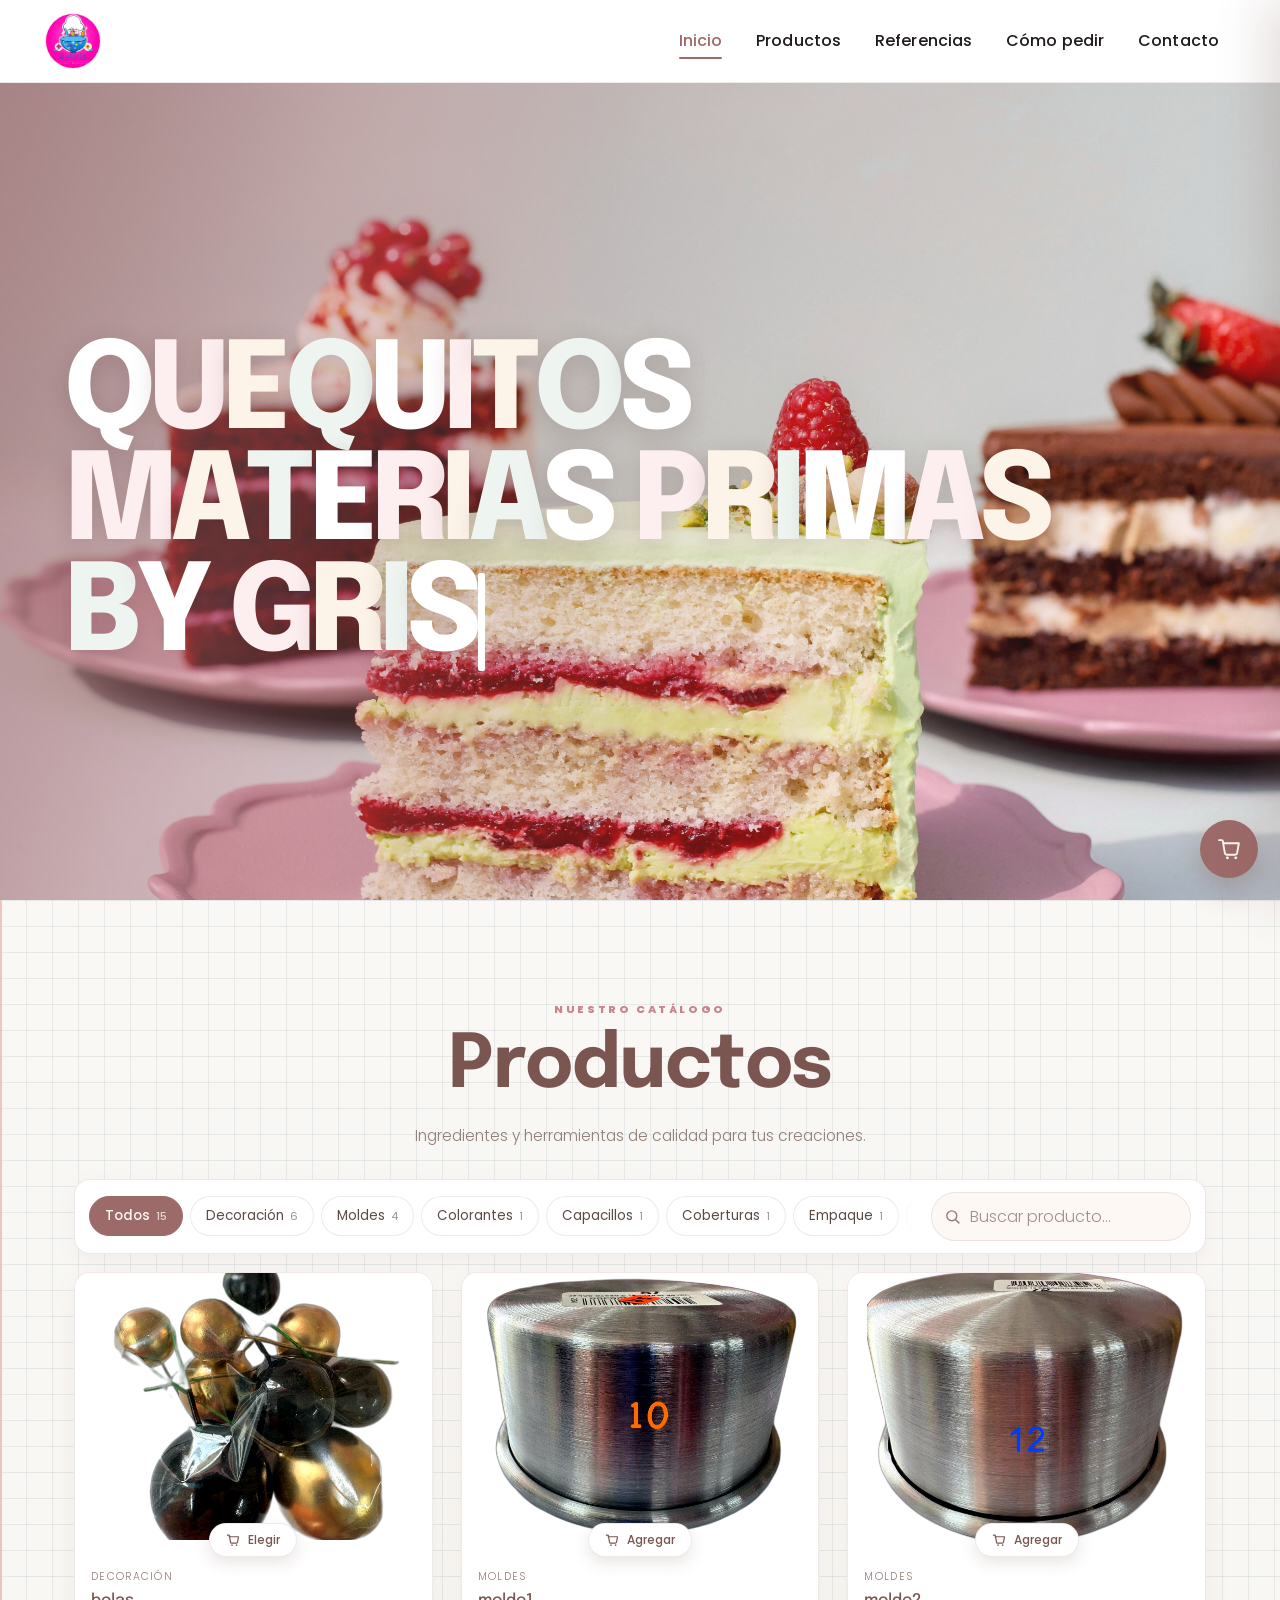
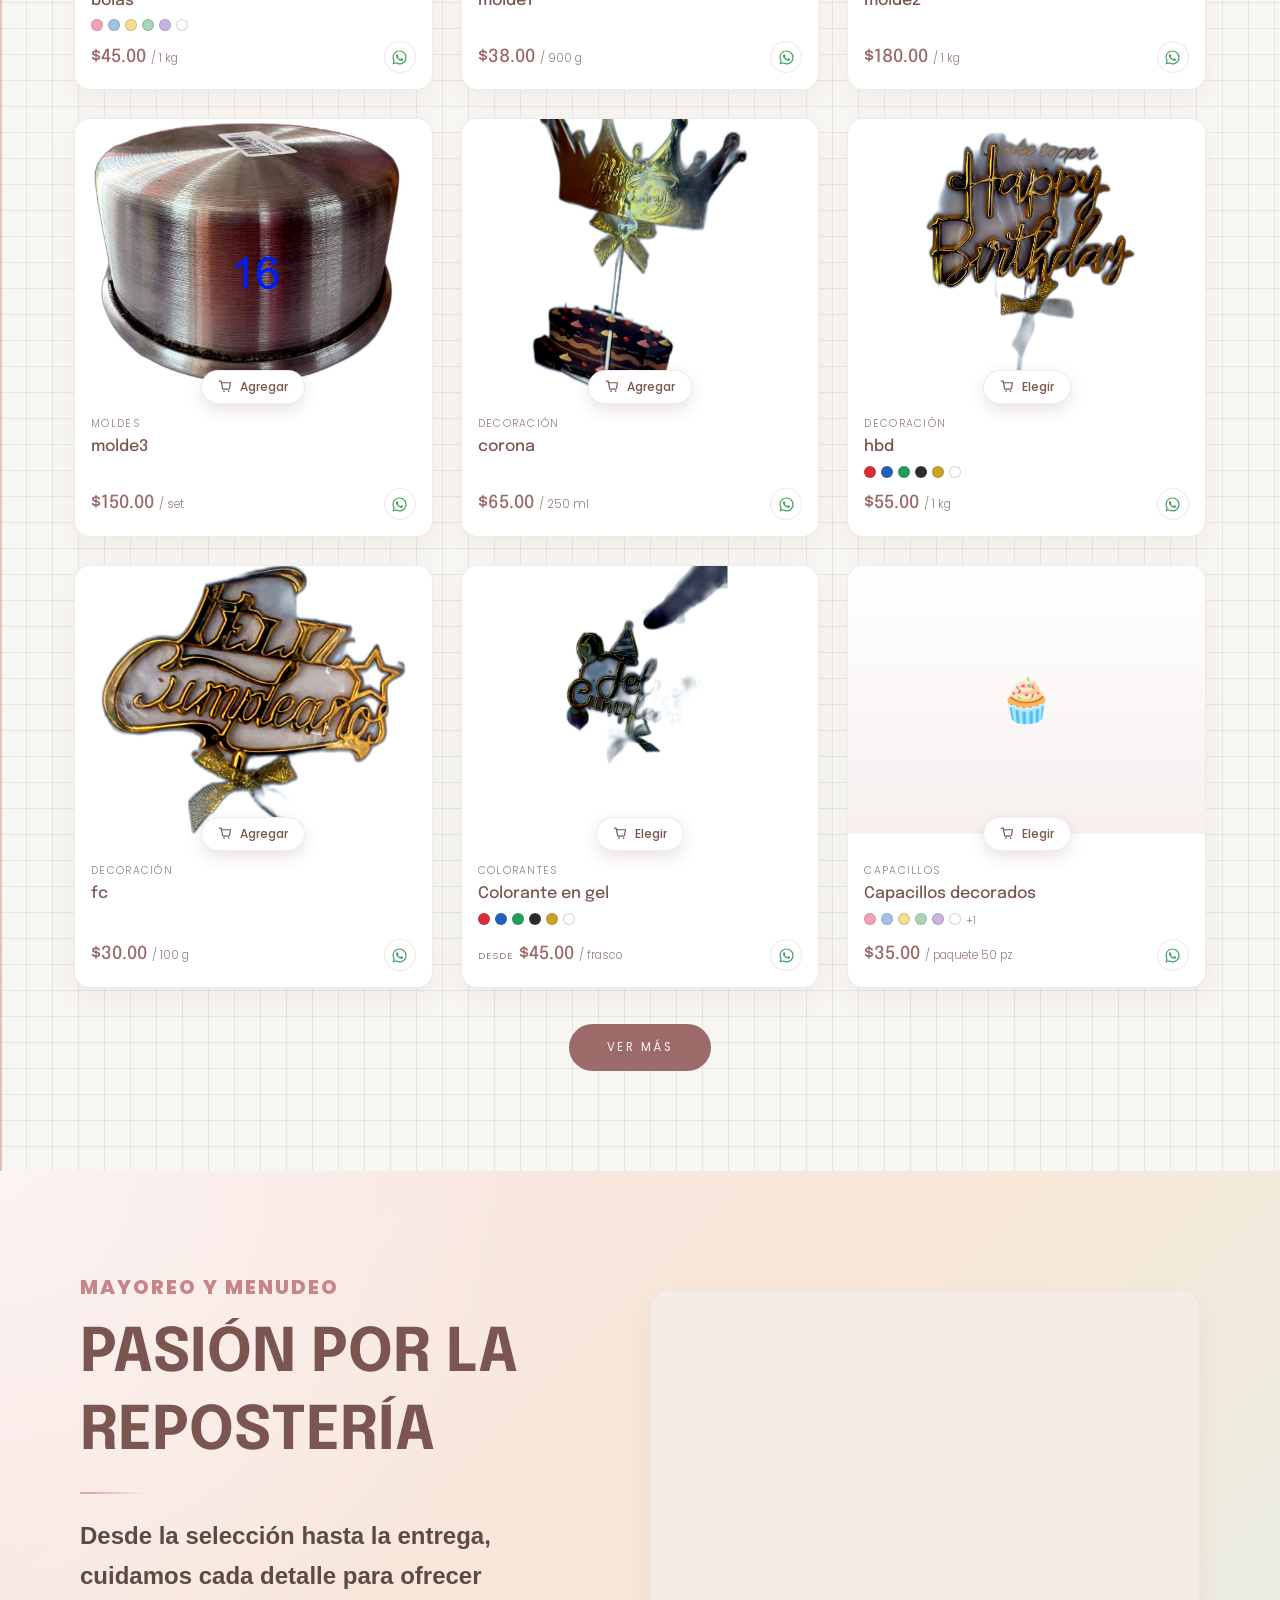
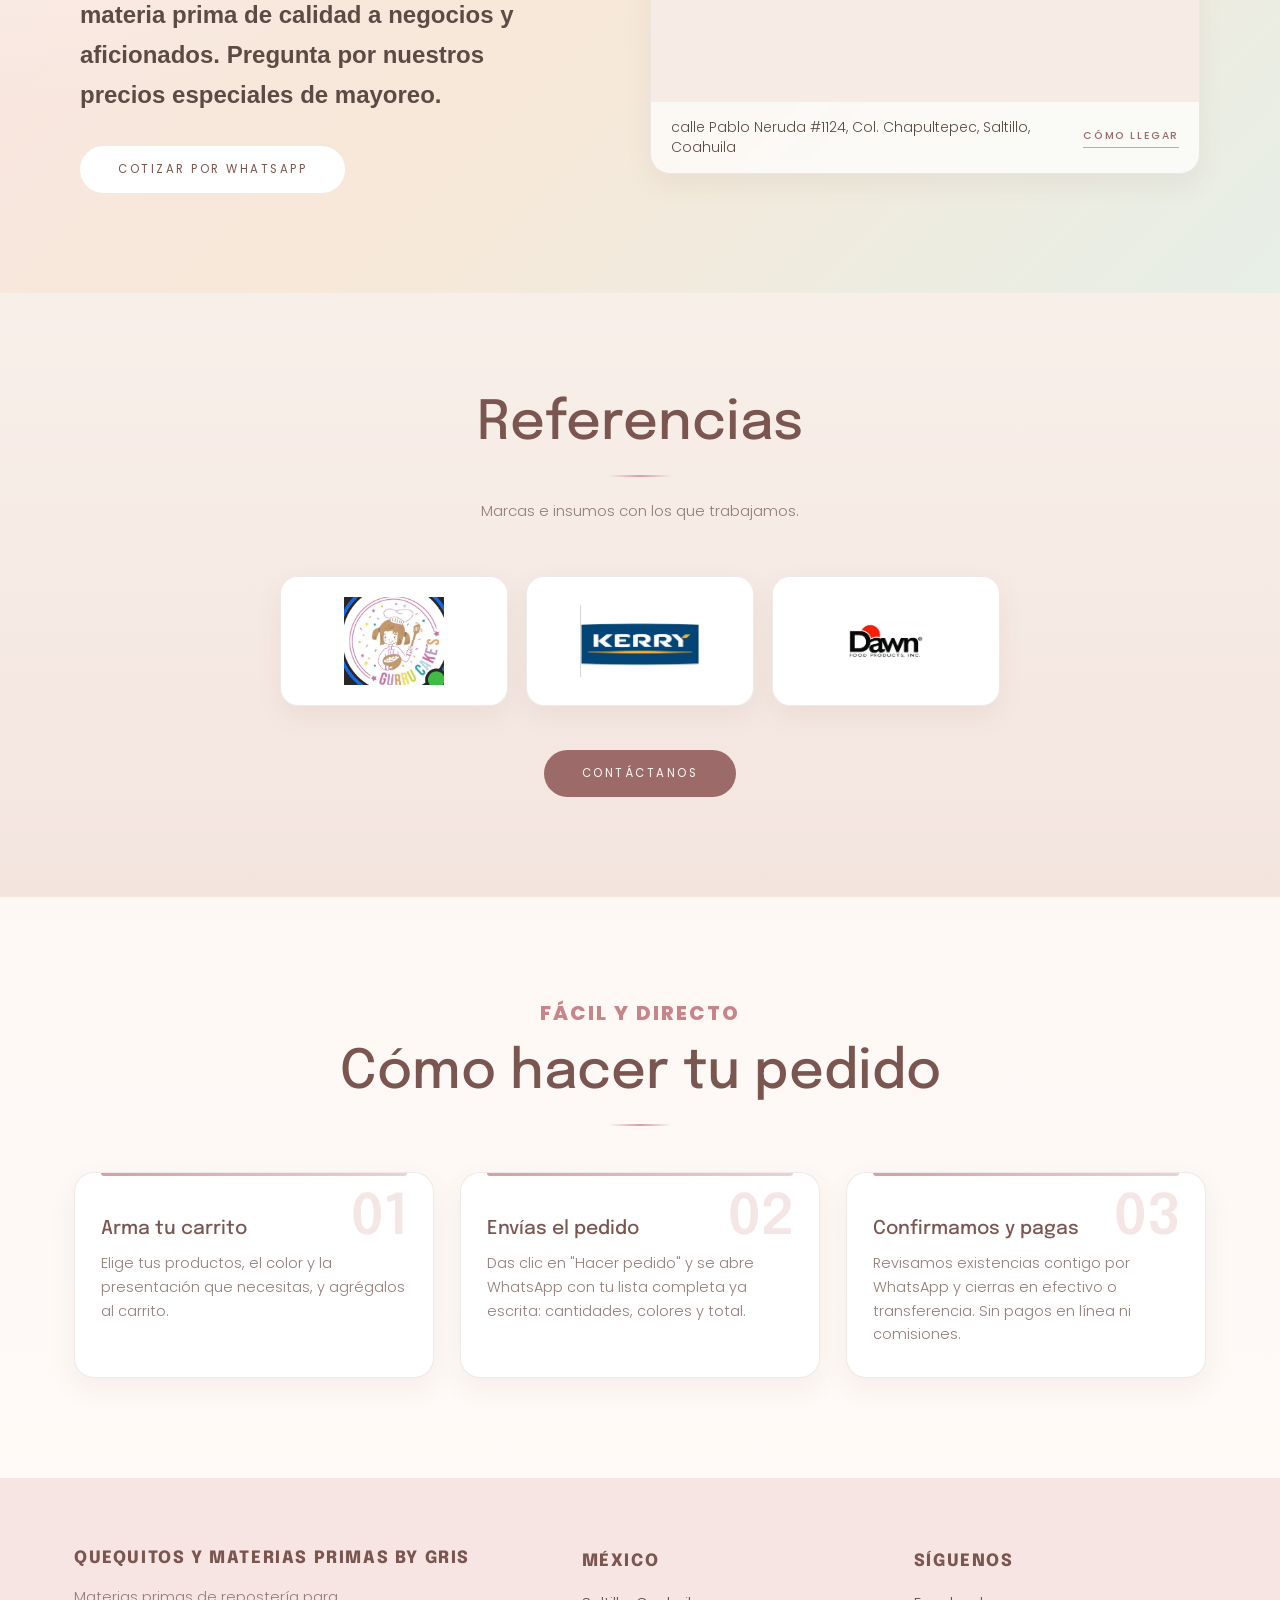
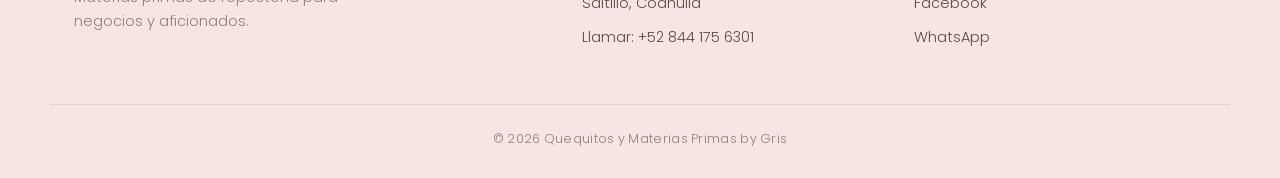
==== commit 7b563921: "cambios en el diseno y titulo" ====
--- a/index.html
+++ b/index.html
@@ -32,42 +32,39 @@
        OJO: disponibilidad.json NO lleva versión. El script lo pide con
        cache:"no-store" justamente para que marcar un producto como agotado
        se vea de inmediato sin tener que tocar este archivo. -->
-  <link rel="stylesheet" href="style.css?v=3" />
+  <link rel="stylesheet" href="style.css?v=12" />
 </head>
 <body>
 
+  <!-- ============ BARRA DE NAVEGACIÓN ============
+       Va FUERA del <header> a propósito: como está fija a la pantalla,
+       dejarla dentro la ataba al recorte del header. -->
+  <div class="menu" id="barraMenu">
+    <a href="#inicio" class="logo" aria-label="Inicio">
+      <img src="img/relogo.jpeg" alt="Quequitos y Materias Primas by Gris" />
+    </a>
+
+    <input type="checkbox" id="menu" />
+    <label for="menu" class="menu-label" aria-label="Abrir menú">
+      <span></span><span></span><span></span>
+    </label>
+
+    <nav class="navbar">
+      <ul>
+        <li><a href="#inicio">Inicio</a></li>
+        <li><a href="#productos">Productos</a></li>
+        <li><a href="#referencias">Referencias</a></li>
+        <li><a href="#metodos">Cómo pedir</a></li>
+        <li><a href="#contacto">Contacto</a></li>
+      </ul>
+    </nav>
+  </div>
+
   <!-- ============ HEADER ============ -->
   <header class="header" id="inicio">
-
-    <div class="menu container">
-      <a href="#inicio" class="logo">
-        <img src="img/relogo.jpeg" alt="Quequitos y Materias Primas by Gris logo" />
-      </a>
-
-      <input type="checkbox" id="menu" />
-      <label for="menu" class="menu-label" aria-label="Abrir menú">
-        <span></span><span></span><span></span>
-      </label>
-
-      <nav class="navbar">
-        <ul>
-          <li><a href="#inicio">Inicio</a></li>
-          <li><a href="#productos">Productos</a></li>
-          <li><a href="#referencias">Referencias</a></li>
-          <li><a href="#metodos">Cómo pedir</a></li>
-          <li><a href="#contacto">Contacto</a></li>
-        </ul>
-      </nav>
-    </div>
-
     <div class="header-content">
       <div class="header-texto">
         <h1>Quequitos Materias Primas <br>by <span>Gris</span></h1>
-        <p class="header-p">
-          Harinas, chocolates, colorantes, moldes y todo lo que necesitas
-          para tus creaciones — al mayoreo y menudeo.
-        </p>
-        <a href="#productos" class="btn-1">Ver catálogo</a>
       </div>
 
       <!-- logo moved to the menu (left) -->
@@ -77,13 +74,40 @@
   <!-- ============ PRODUCTOS ============ -->
   <section class="productos" id="productos">
     <div class="productos-content container">
-      <span class="eyebrow">Nuestro catálogo</span>
-      <h2>Productos</h2>
-      <span class="divisor"></span>
-      <p class="txt-p">Ingredientes y herramientas de calidad para tus creaciones.</p>
+      <div class="productos-encabezado">
+        <span class="eyebrow">Nuestro catálogo</span>
+        <h2>Productos</h2>
+        <p class="txt-p">Ingredientes y herramientas de calidad para tus creaciones.</p>
+      </div>
+
+      <!-- Submenú + buscador.
+           Las pastillas de categoría NO se escriben aquí: script.js las arma
+           solo con los campos "categoria" de productos.js. -->
+      <div class="filtros" id="filtros">
+        <div class="filtros-chips" id="filtrosChips" role="group" aria-label="Filtrar por categoría"></div>
+
+        <div class="buscador">
+          <svg class="buscador-icono" viewBox="0 0 24 24" aria-hidden="true">
+            <circle cx="11" cy="11" r="7" fill="none" stroke="currentColor" stroke-width="2"/>
+            <path d="M16.5 16.5 21 21" fill="none" stroke="currentColor" stroke-width="2" stroke-linecap="round"/>
+          </svg>
+          <input type="search" id="buscador" placeholder="Buscar producto…"
+                 autocomplete="off" aria-label="Buscar producto" />
+          <button type="button" class="buscador-limpiar" id="buscadorLimpiar"
+                  aria-label="Limpiar búsqueda" hidden>&times;</button>
+        </div>
+      </div>
+
+      <p class="conteo" id="conteo" aria-live="polite"></p>
 
       <div class="productos-group" id="productosGrid"></div>
       <div class="extra-products" id="extraProductos"></div>
+
+      <div class="sin-resultados" id="sinResultados" hidden>
+        <span>🔍</span>
+        <p id="sinResultadosTexto">No encontramos nada con esa búsqueda.</p>
+        <button type="button" class="btn-1 btn-1--claro" id="limpiarFiltros">Ver todo el catálogo</button>
+      </div>
 
       <a href="#" id="ver-mas" class="btn-1">Ver más</a>
     </div>
@@ -243,7 +267,7 @@
         <b id="carritoTotal">$0.00</b>
       </div>
 
-      <button type="button" class="btn-1 carrito-pedir" id="carritoPedir">Hacer pedido por WhatsApp</button>
+      <button type="button" class="btn-1 carrito-pedir" id="carritoPedir">Hacer pedido por whatsapp</button>
       <button type="button" class="carrito-vaciar" id="carritoVaciar">Vaciar carrito</button>
       <p class="carrito-legal">
         El pedido se confirma por WhatsApp. No se cobra nada en línea.
@@ -260,8 +284,8 @@
     </div>
   </div>
 
-  <script src="config.js?v=3"></script>
-  <script src="productos.js?v=3"></script>
-  <script src="script.js?v=3"></script>
+  <script src="config.js?v=12"></script>
+  <script src="productos.js?v=12"></script>
+  <script src="script.js?v=12"></script>
 </body>
 </html>
--- a/style.css
+++ b/style.css
@@ -20,6 +20,22 @@
   --texto-suave:  #927d77;
   --titulo:       #7b5651;
 
+  /* Alto de la barra de navegación: se le resta al hero para que la
+     foto quepa completa en la primera pantalla. */
+  /* Tintes del título: pasteles muy claros. Sobre la foto del hero un
+     pastel saturado se pierde, así que estos se leen casi como blanco
+     y el matiz solo se nota cuando pasa el brillo. */
+  --titulo-tinte-1: #ffffff;
+  --titulo-tinte-2: #fdeef0;   /* rosa */
+  --titulo-tinte-3: #fdf4e9;   /* miel */
+  --titulo-tinte-4: #eef5f1;   /* menta */
+  --titulo-halo:    rgba(249, 214, 220, .75);
+
+  --alto-barra:   83px;
+  /* Lo que mide la barra cuando ya encogió al bajar. Los filtros se
+     pegan a esta altura, si no quedaba una franja hueca entre los dos. */
+  --alto-barra-fija: 67px;
+
   /* Bordes y sombras */
   --linea:        rgba(124, 86, 81, 0.12);
   --sombra:       0 10px 26px rgba(124, 86, 81, 0.08);
@@ -72,8 +88,8 @@
      header se re-dimensiona: la foto se re-recorta y parece que salta.
      Con svh la altura se queda fija. La línea de 100vh es el respaldo
      para navegadores viejos. */
-  min-height:100vh;
-  min-height:100svh;
+  min-height:calc(100vh - var(--alto-barra));
+  min-height:calc(100svh - var(--alto-barra));
 
   background-image: linear-gradient(110deg, rgba(94,50,53,0.44) 0%, rgba(172,119,123,0.28) 26%, rgba(200,158,158,0.16) 42%, rgba(255,255,255,0.04) 100%), url("img/hero-pastel_4.jpg");
   background-size: cover;
@@ -87,89 +103,112 @@
 .header::before { content:""; position:absolute; inset:0; background: linear-gradient(100deg, rgba(181,120,124,0.38) 0%, rgba(181,120,124,0.20) 24%, rgba(60,40,38,0.10) 44%, rgba(20,20,20,0.04) 58%, rgba(20,20,20,0) 84%); }
 .header > * { position:relative; z-index:1 }
 
+/* ------------------------------------------------------------
+   BARRA DE NAVEGACIÓN
+   Antes era una "pastilla" de vidrio esmerilado flotando sobre la
+   foto: sobre una imagen clara se veía como una franja gris sucia,
+   y los links iban en negro grueso con mucho espaciado.
+   Ahora la barra es transparente sobre la foto y, al bajar, se
+   vuelve sólida color crema para que siempre se lea.
+   ------------------------------------------------------------ */
 .menu {
-  position:absolute;
-  top:18px;
-  left:50%;
-  transform:translateX(-50%);
-  z-index:10;
-  width:min(1180px, calc(100% - 32px));
+  position:sticky;            /* ocupa su lugar arriba y se queda pegada al bajar */
+  top:0;
+  z-index:50;
   display:flex;
   align-items:center;
   justify-content:space-between;
-  padding:16px 20px 16px 18px;
   gap:20px;
-  background:rgba(255,255,255,0.10);
-  border:1px solid rgba(255,255,255,0.22);
-  border-radius:999px;
-  backdrop-filter:blur(10px);
-  -webkit-backdrop-filter:blur(10px);
-  box-shadow:0 18px 36px rgba(82,46,42,0.12);
-}
-
+  width:100%;
+  padding:14px clamp(18px, 4vw, 46px);
+  background:var(--blanco);   /* banda blanca sólida: el hero sigue igual, abajo */
+  border-bottom:1px solid var(--linea);
+  transition:box-shadow .3s, padding .3s;
+}
+
+/* Al bajar solo gana un poco de sombra, para que se despegue del contenido */
+.menu.menu--fijo {
+  padding-top:10px; padding-bottom:10px;
+  box-shadow:0 6px 22px rgba(124,86,81,.09);
+}
+
+/* ---------- Logo ---------- */
 .menu .logo {
-  display:inline-flex;
-  align-items:center;
-  justify-content:center;
-  width:62px;
-  height:62px;
-  padding:6px;
-  background:rgba(255,255,255,0.18);
-  border:1px solid rgba(255,255,255,0.26);
-  border-radius:18px;
-  box-shadow:0 10px 22px rgba(55,32,30,0.10);
-}
+  display:inline-flex; align-items:center;
+  flex-shrink:0;
+  border-radius:50%;
+  transition:transform .25s;
+}
+.menu .logo:hover { transform:scale(1.05) }
 
 .menu .logo img {
   display:block;
-  width:100%;
-  height:100%;
+  width:54px; height:54px;
   object-fit:cover;
-  border-radius:12px;
-}
-@media (max-width:480px) { .menu .logo { width:48px; height:48px; border-radius:14px } }
-
-.menu .navbar ul { display:flex; align-items:center; gap:28px }
+  border-radius:50%;
+  background:var(--blanco);
+  box-shadow:0 0 0 1px var(--linea);
+  transition:width .3s, height .3s;
+}
+.menu--fijo .logo img { width:46px; height:46px }
+
+/* ---------- Links ---------- */
+.menu .navbar ul { display:flex; align-items:center; gap:4px }
+
 .menu .navbar ul li a {
-  font-size:11px;
-  letter-spacing:2.2px;
-  text-transform:uppercase;
-  color:#060606;
-  font-weight:700;
-  padding:8px 0 6px;
-  border-bottom:1px solid transparent;
-  transition: color .25s, border-color .25s, transform .2s, opacity .25s;
-  text-shadow:0 2px 12px rgba(46,24,22,.30);
-  opacity:.96;
-}
-.menu .navbar ul li a:hover {
-  color:#f0a2df;
-  border-bottom-color: rgba(10, 10, 10, 0.9);
-  transform:translateY(-1px);
-}
-
+  position:relative;
+  display:block;
+  padding:10px 15px;
+  font-family:'Poppins', sans-serif;
+  font-size:16px;
+  font-weight:500;
+  letter-spacing:.1px;
+  text-transform:none;
+  color:#1f1b1a;              /* negro suave: negro puro sobre blanco cansa la vista */
+  border-radius:10px;
+  transition:color .25s;
+}
+
+/* Subrayado que crece desde el centro */
+.menu .navbar ul li a::after {
+  content:"";
+  position:absolute;
+  left:15px; right:15px; bottom:5px;
+  height:2px; border-radius:2px;
+  background:var(--vino);
+  transform:scaleX(0);
+  transition:transform .28s cubic-bezier(.22,1,.36,1);
+}
+.menu .navbar ul li a:hover::after,
+.menu .navbar ul li a.activo::after { transform:scaleX(1) }
+
+.menu .navbar ul li a:hover,
+.menu .navbar ul li a.activo { color:var(--vino) }
+
+/* ---------- Hamburguesa ---------- */
 #menu { display:none }
 .menu-label {
   cursor:pointer;
   display:none;
   flex-direction:column;
   justify-content:center;
-  gap:5px;
-  width:28px;
-  height:28px;
-  padding:3px 4px;
-  border-radius:10px;
-  background:rgba(255,255,255,0.14);
-  border:1px solid rgba(255,255,255,0.18);
+  gap:5.5px;
+  width:30px; height:30px;
+  padding:4px 2px;
+  background:none; border:none;   /* antes tenía recuadro de vidrio */
 }
 .menu-label span {
-  display:block;
-  height:2px;
-  width:100%;
-  background:#ffffff;
+  display:block; height:2px; width:100%;
+  background:#1f1b1a;
   border-radius:999px;
-  box-shadow:0 1px 4px rgba(60,36,33,0.20);
-}
+  transform-origin:center;
+  transition:transform .3s cubic-bezier(.22,1,.36,1), opacity .2s, background-color .3s;
+}
+
+/* Abierta: se convierte en una X */
+#menu:checked + .menu-label span:nth-child(1) { transform:translateY(7.5px) rotate(45deg) }
+#menu:checked + .menu-label span:nth-child(2) { opacity:0 }
+#menu:checked + .menu-label span:nth-child(3) { transform:translateY(-7.5px) rotate(-45deg) }
 
 .header-content { flex:1; display:flex; align-items:center; justify-content:space-between; gap:clamp(24px,4vw,60px); padding:120px clamp(30px,5vw,80px) 90px }
 .header-texto { flex:1 1 0; max-width:1000px; display:flex; flex-direction:column; justify-content:center }
@@ -177,13 +216,13 @@
 
 .header-texto h1 {
   font-family:'Epilogue', 'Poppins', sans-serif;
-  font-size: clamp(48px, 7vw, 118px);
-  line-height:0.96;
-  margin-bottom:30px;
+  font-size: clamp(54px, 9.4vw, 152px);
+  line-height:0.92;
+  margin-bottom:0;   /* ya no hay botón debajo */
   font-weight:800;
   color:#ffffff;
   text-shadow:0 6px 24px rgba(74, 35, 28, 0.18);
-  letter-spacing:-0.06em;
+  letter-spacing:-0.065em;
   text-wrap: normal;
 }
 
@@ -198,12 +237,76 @@
    Solución: cada palabra va envuelta en .word (inline-block + nowrap)
    y los espacios vuelven a ser texto normal entre palabras.
    ------------------------------------------------------------ */
-.header-texto h1 span { font-style:italic; font-weight:300 }
+/* "Gris" va igual que el resto del título: sin cursiva ni peso distinto.
+   La regla se deja acotada por si algún día se le quiere volver a dar
+   estilo propio — NUNCA como "h1 span" a secas, porque el script convierte
+   cada palabra y cada letra en spans y saldrían todas afectadas. */
+.header-texto h1 > span:not(.word):not(.letter) { font-style:inherit; font-weight:inherit }
 .header-texto h1 em { font-style:italic; font-weight:300; display:block }
 
-.header-p { font-size:16.5px; font-weight:400; color:var(--crema); max-width:440px; margin-bottom:38px }
-
-.header-texto .btn-1 { align-self:flex-start }
+/* El título viene escrito en el HTML, así que el navegador alcanza a
+   pintarlo COMPLETO antes de que el script lo parta en letras: se veía
+   un parpadeo con todo el texto y luego arrancaba la escritura.
+   Se mantiene oculto hasta que el script avisa que ya está listo.
+
+   La animación de abajo es un seguro: si por lo que sea el JavaScript
+   no corriera, a los 3 segundos el título aparece de todos modos en
+   lugar de quedarse en blanco para siempre. */
+.header-texto h1 {
+  visibility:hidden;
+  animation:seguroTitulo 0s 3s forwards;
+}
+@keyframes seguroTitulo { to { visibility:visible } }
+.header-texto h1.animar { visibility:visible; animation:none }
+
+/* Cada palabra entera en una caja que no se parte */
+.header-texto h1 .word { display:inline-block; white-space:nowrap }
+
+.header-texto h1 .letter {
+  display:inline-block;
+  position:relative;              /* el cursor se cuelga de aquí */
+  color:var(--tinte, #fff);
+}
+
+/* ------------------------------------------------------------
+   MÁQUINA DE ESCRIBIR
+   visibility:hidden en vez de display:none: la letra sigue
+   ocupando su lugar, así el bloque no cambia de tamaño mientras
+   se escribe y la página no da saltos.
+   ------------------------------------------------------------ */
+.header-texto h1.escribiendo-modo .letter { visibility:hidden }
+.header-texto h1.escribiendo-modo .letter.visible { visibility:visible }
+
+/* El cursor va pegado a la última letra escrita.
+   Cuando no hay ninguna, se dibuja ANTES de la primera. */
+.header-texto h1 .letter.cursor::after,
+.header-texto h1 .letter.cursor-antes::before {
+  content:"";
+  position:absolute;
+  top:.09em;
+  width:.055em;
+  height:.82em;
+  border-radius:2px;
+  background:#fff;
+  box-shadow:0 0 12px rgba(255,255,255,.55);
+  /* La letra que lleva .cursor-antes está oculta, y visibility se
+     hereda: sin esto el cursor tampoco se vería. */
+  visibility:visible;
+  animation:parpadeo .7s steps(1, end) infinite;
+}
+.header-texto h1 .letter.cursor::after      { left:calc(100% + .03em) }
+.header-texto h1 .letter.cursor-antes::before { right:calc(100% + .03em) }
+
+@keyframes parpadeo {
+  0%, 49%   { opacity:1 }
+  50%, 100% { opacity:0 }
+}
+
+@media (prefers-reduced-motion: reduce) {
+  .header-texto h1 .letter { visibility:visible }
+  .header-texto h1 .letter.cursor::after,
+  .header-texto h1 .letter.cursor-antes::before { animation:none; opacity:1 }
+}
 
 /* ============================================================
    BOTONES
@@ -256,6 +359,216 @@
 .productos-content { position:relative; z-index:1; text-align:center }
 .txt-p { font-size:15px; color:var(--texto-suave); margin-bottom:52px }
 
+/* ------------------------------------------------------------
+   ENCABEZADO DE PRODUCTOS
+   El h2 venía enorme y muy suelto, con un divisor de rombo que
+   lo hacía ver recargado. Ahora es más chico, más apretado y
+   sin adorno de por medio.
+   ------------------------------------------------------------ */
+.productos-encabezado { max-width:620px; margin:0 auto 30px }
+
+.productos-encabezado .eyebrow {
+  display:block;
+  font-size:11px; letter-spacing:2.6px;
+  margin-bottom:10px;
+}
+.productos .productos-encabezado h2 {
+  font-size:clamp(42px, 5.8vw, 78px);
+  line-height:1.05;
+  letter-spacing:-1.5px;
+  font-weight:700;
+  margin:0;
+  /* Las letras se mecen girando: sin aire abajo, las que bajan se
+     verían cortadas contra el párrafo. */
+  padding-bottom:6px;
+}
+
+/* ------------------------------------------------------------
+   "PRODUCTOS": las letras caen y se quedan colgando
+   Cada una gira desde su borde de arriba, como si estuviera
+   colgada de un hilo, con un retraso distinto para que se mezan
+   en ola y no todas al mismo tiempo.
+   ------------------------------------------------------------ */
+.productos-encabezado h2 .word { display:inline-block; white-space:nowrap }
+
+.productos-encabezado h2 .letter {
+  display:inline-block;
+  transform-origin:top center;   /* el "clavo" del que cuelga */
+  opacity:0;
+}
+
+.productos-encabezado h2.animar .letter {
+  animation:
+    letraCae .62s cubic-bezier(.34, 1.56, .64, 1) both,
+    letraCuelga 2.8s ease-in-out infinite;
+  animation-delay:
+    var(--letter-delay, 0s),
+    calc(var(--letter-delay, 0s) + var(--recorrido, 1.2s));
+}
+
+/* Cae desde arriba y rebota tantito al aterrizar */
+@keyframes letraCae {
+  0%   { opacity:0; transform:translateY(-.7em) rotate(-8deg) }
+  70%  { opacity:1; transform:translateY(.06em) rotate(3deg) }
+  100% { opacity:1; transform:translateY(0) rotate(0deg) }
+}
+
+/* El vaivén empieza y termina en 0° para que el bucle no dé tirones */
+@keyframes letraCuelga {
+  0%   { transform:rotate(0deg) }
+  25%  { transform:rotate(5.5deg) }
+  50%  { transform:rotate(0deg) }
+  75%  { transform:rotate(-5.5deg) }
+  100% { transform:rotate(0deg) }
+}
+
+@media (prefers-reduced-motion: reduce) {
+  .productos-encabezado h2 .letter,
+  .productos-encabezado h2.animar .letter {
+    opacity:1; transform:none; animation:none;
+  }
+}
+.productos-encabezado .txt-p {
+  font-size:15.5px;
+  line-height:1.6;
+  margin:12px auto 0;
+  max-width:460px;
+}
+
+/* ------------------------------------------------------------
+   SUBMENÚ + BUSCADOR
+   Se queda pegado debajo de la barra de navegación para que,
+   en un catálogo largo, no haya que subir hasta arriba para
+   cambiar de categoría.
+   ------------------------------------------------------------ */
+.filtros {
+  position:sticky;
+  top:var(--alto-barra-fija);
+  z-index:20;
+  display:flex; align-items:center; gap:16px; flex-wrap:wrap;
+  justify-content:space-between;
+  margin:0 0 14px;
+  padding:12px 14px;
+  background:rgba(255,255,255,.93);
+  backdrop-filter:blur(10px);
+  -webkit-backdrop-filter:blur(10px);
+  border:1px solid var(--linea);
+  border-radius:16px;
+  box-shadow:0 6px 20px rgba(124,86,81,.07);
+}
+
+/* --- Pastillas de categoría --- */
+.filtros-chips {
+  display:flex; gap:7px; flex-wrap:nowrap;
+  overflow-x:auto;                  /* con muchas categorías se desliza */
+  scrollbar-width:none;
+  -ms-overflow-style:none;
+  padding:2px 2px;
+  flex:1 1 320px;
+  min-width:0;   /* sin esto la fila de pastillas no encoge y desborda la página */
+  scroll-snap-type:x proximity;
+  /* Difumina el borde derecho para que se note que la fila sigue */
+  -webkit-mask-image:linear-gradient(to right, #000 calc(100% - 22px), transparent);
+  mask-image:linear-gradient(to right, #000 calc(100% - 22px), transparent);
+}
+.filtros-chips::-webkit-scrollbar { display:none }
+
+.chip-cat {
+  flex-shrink:0;
+  scroll-snap-align:start;
+  display:inline-flex; align-items:center; gap:6px;
+  padding:9px 15px;
+  border:1px solid var(--linea); border-radius:999px;
+  background:var(--blanco); color:var(--texto);
+  font-family:'Poppins', sans-serif; font-size:13.5px; font-weight:400;
+  white-space:nowrap; cursor:pointer;
+  transition:background-color .2s, color .2s, border-color .2s;
+}
+.chip-cat:hover { border-color:var(--rosa); color:var(--titulo) }
+.chip-cat.activo {
+  background:var(--vino); border-color:var(--vino); color:var(--crema);
+  font-weight:500;
+}
+.chip-num {
+  font-size:11px; opacity:.6;
+  font-variant-numeric:tabular-nums;
+}
+.chip-cat.activo .chip-num { opacity:.75 }
+
+/* --- Buscador --- */
+.buscador {
+  position:relative;
+  display:flex; align-items:center;
+  flex:0 1 260px;
+  min-width:190px;
+}
+.buscador-icono {
+  position:absolute; left:13px;
+  width:17px; height:17px;
+  color:var(--texto-suave); pointer-events:none;
+}
+.buscador input {
+  width:100%;
+  padding:11px 36px 11px 38px;
+  border:1px solid var(--linea); border-radius:999px;
+  background:var(--crema); color:var(--texto);
+  font-family:'Poppins', sans-serif; font-size:16px;  /* 16px evita el zoom de iOS */
+  font-weight:300;
+  transition:border-color .2s, background-color .2s;
+  -webkit-appearance:none; appearance:none;
+}
+.buscador input::placeholder { color:var(--texto-suave); opacity:.85 }
+.buscador input:focus { outline:none; border-color:var(--rosa); background:var(--blanco) }
+/* La X propia del navegador estorba: usamos la nuestra */
+.buscador input::-webkit-search-cancel-button { -webkit-appearance:none; appearance:none }
+
+.buscador-limpiar {
+  position:absolute; right:9px;
+  width:24px; height:24px;
+  display:flex; align-items:center; justify-content:center;
+  border:none; border-radius:50%;
+  background:var(--rosa-polvo); color:var(--titulo);
+  font-size:17px; line-height:1; cursor:pointer;
+  transition:background-color .2s;
+}
+.buscador-limpiar:hover { background:var(--rosa) }
+.buscador-limpiar[hidden] { display:none }
+
+/* --- Conteo y estado vacío --- */
+.conteo {
+  font-size:12.5px; color:var(--texto-suave);
+  margin:0 0 12px; min-height:18px;
+  text-align:left;
+}
+.conteo:empty { margin:0; min-height:0 }
+
+.sin-resultados {
+  padding:56px 20px;
+  display:flex; flex-direction:column; align-items:center; gap:12px;
+}
+.sin-resultados[hidden] { display:none }
+.sin-resultados span { font-size:40px; opacity:.55 }
+.sin-resultados p { font-size:15.5px; color:var(--texto); margin:0 }
+.sin-resultados .btn-1 { margin-top:6px }
+
+@media (max-width:640px) {
+  .productos-encabezado { margin-bottom:22px }
+  .productos .productos-encabezado h2 { letter-spacing:-1px }
+  .productos-encabezado .txt-p { font-size:14.5px }
+  .filtros {
+    gap:10px; padding:10px;
+    border-radius:14px;
+    flex-direction:column; align-items:stretch;
+    /* En columna, flex-wrap:wrap arma varias columnas y el ancho pasa a
+       mandarlo el contenido: la fila de pastillas estiraba la página. */
+    flex-wrap:nowrap;
+  }
+  .filtros-chips { flex:1 1 auto; margin:0 -2px }
+  .buscador { flex:1 1 auto }
+  .chip-cat { font-size:12.5px; padding:8px 13px }
+  .buscador input { padding:10px 34px 10px 36px }
+}
+
 .productos-group,
 .extra-products.show {
   display:grid;
@@ -272,71 +585,183 @@
 
 .producto-card {
   display:flex; flex-direction:column;
-  background:var(--blanco); padding:18px; border-radius:16px; text-align:center;
+  background:var(--blanco);
+  border-radius:16px;
   border:1px solid var(--linea);
   box-shadow:var(--sombra);
-  width:100%; max-width:none;
-  height:100%;
-  transition:transform .25s, box-shadow .25s;
+  width:100%; height:100%;
+  overflow:hidden;              /* la foto llega a la orilla y se recorta al radio */
+  text-align:left;              /* antes iba centrado; ahora alineado a la izquierda */
+  transition:transform .25s, box-shadow .25s, border-color .25s;
 }
 .producto-card:hover { transform:translateY(-5px); box-shadow:var(--sombra-alta) }
 
-.producto-card h3 { font-size:18px; color:var(--titulo); margin:12px 0 6px; line-height:1.3 }
-.producto-card p { color:var(--texto-suave); margin-bottom:14px; font-size:15px }
-.producto-card .producto-unidad { color:var(--texto); font-weight:500; font-size:13px }
+/* Ya está en el carrito: se marca con el borde del color de la marca */
+.producto-card--en-carrito { border-color:var(--vino); box-shadow:0 0 0 1px var(--vino), var(--sombra) }
+.producto-card--agotado    { opacity:.72 }
+.producto-card--agotado .producto-media img { filter:grayscale(.55) }
+
+/* ---------- Foto a sangre + pastilla flotante ---------- */
+.producto-media { position:relative; line-height:0 }
 
 .producto-card img {
-  width:100%; max-width:none;
-  aspect-ratio:4 / 3;
-  height:auto;
-  object-fit:cover;
-  display:block; margin:0 0 4px;
-  border-radius:12px;
+  width:100%; aspect-ratio:4 / 3; height:auto;
+  object-fit:cover; display:block;
   background:var(--nude);
 }
 .producto-img {
-  width:100%; aspect-ratio:4 / 3; height:auto;
+  width:100%; aspect-ratio:4 / 3;
   display:flex; align-items:center; justify-content:center; font-size:44px;
-  background:linear-gradient(180deg,#fff,#f7f0ef); border-radius:12px;
-  color:var(--titulo); margin-bottom:4px;
-}
-
-.productos-content #ver-mas { display:inline-block !important; margin:36px auto 0; text-align:center }
+  background:linear-gradient(180deg,#fff,#f7f0ef);
+  color:var(--titulo); line-height:1;
+}
+
+/* La pastilla se monta sobre el borde inferior de la foto */
+.pastilla {
+  position:absolute; left:50%; bottom:-17px; transform:translateX(-50%);
+  z-index:2;
+  display:inline-flex; align-items:center; justify-content:center; gap:7px;
+  min-height:34px; padding:0 16px;
+  border:1px solid var(--linea); border-radius:999px;
+  background:var(--blanco); color:var(--titulo);
+  font-family:'Poppins', sans-serif; font-size:12px; font-weight:500;
+  line-height:1; white-space:nowrap; cursor:pointer;
+  box-shadow:0 6px 16px rgba(124,86,81,.16);
+  transition:background-color .2s, color .2s, box-shadow .2s, transform .15s;
+}
+.pastilla:hover { background:var(--vino); color:var(--crema); border-color:var(--vino) }
+.pastilla .icono-mini { width:15px; height:15px; flex-shrink:0 }
+
+/* Cuando ya está en el carrito, la pastilla se vuelve contador */
+.pastilla--contador {
+  background:var(--vino); border-color:var(--vino); color:var(--crema);
+  gap:2px; padding:0 4px; cursor:default;
+}
+.pastilla--contador button {
+  border:none; background:none; cursor:pointer; color:inherit;
+  width:30px; height:32px; font-size:17px; line-height:1;
+  font-family:'Poppins', sans-serif;
+  border-radius:999px; transition:background-color .18s;
+}
+.pastilla--contador button:hover { background:rgba(255,255,255,.2) }
+.pastilla--contador span { min-width:20px; text-align:center; font-size:13px; font-weight:500 }
+
+.pastilla--agotado {
+  background:var(--rosa-polvo); border-color:var(--rosa-polvo);
+  color:var(--titulo); cursor:not-allowed;
+  text-transform:uppercase; letter-spacing:1.2px; font-size:10px;
+}
+
+/* Contador de piezas para los productos con variantes */
+.producto-insignia {
+  position:absolute; top:9px; right:9px; z-index:2;
+  min-width:24px; height:24px; padding:0 7px;
+  display:flex; align-items:center; justify-content:center;
+  border-radius:999px; background:var(--vino); color:var(--crema);
+  font-family:'Poppins', sans-serif; font-size:12px; font-weight:600; line-height:1;
+  box-shadow:0 3px 10px rgba(124,86,81,.3);
+}
+
+/* ---------- Texto ---------- */
+.producto-info {
+  display:flex; flex-direction:column;
+  padding:28px 16px 16px;       /* el 28 de arriba deja lugar a la pastilla */
+  flex:1;
+}
+
+.producto-categoria {
+  display:block; font-size:10.5px; text-transform:uppercase;
+  letter-spacing:1.3px; color:var(--texto-suave); margin-bottom:5px;
+}
+
+.producto-card h3 {
+  font-size:16px; color:var(--titulo);
+  margin:0 0 8px; line-height:1.3;
+}
+
+.producto-colores {
+  display:flex; flex-wrap:wrap; gap:5px;
+  justify-content:flex-start;
+  margin:0 0 10px;
+}
+
+.producto-pie {
+  display:flex; align-items:center; justify-content:space-between;
+  gap:10px; margin-top:auto;
+}
+.producto-precio {
+  display:flex; align-items:baseline; gap:5px; flex-wrap:wrap;
+  font-family:'Epilogue','Merriweather', serif;
+  font-size:18px; font-weight:500; color:var(--vino);
+}
+.producto-precio i {
+  font-family:'Poppins', sans-serif; font-style:normal;
+  font-size:11.5px; font-weight:300; color:var(--texto-suave);
+}
+.precio-desde {
+  font-family:'Poppins', sans-serif;
+  font-size:9.5px; font-weight:400; color:var(--texto-suave);
+  text-transform:uppercase; letter-spacing:1px; margin-right:1px;
+}
+
+/* Botón chico de WhatsApp: reemplaza al enlace de texto que iba debajo */
+.btn-wa {
+  width:32px; height:32px; flex-shrink:0;
+  display:flex; align-items:center; justify-content:center;
+  border-radius:50%; border:1px solid var(--linea);
+  color:#3f9e5f; background:var(--blanco);
+  transition:background-color .2s, color .2s, border-color .2s;
+}
+.btn-wa svg { width:17px; height:17px }
+.btn-wa:hover { background:#3f9e5f; color:#fff; border-color:#3f9e5f }
+
+.productos-content #ver-mas { display:inline-block; margin:36px auto 0; text-align:center }
+/* El !important de arriba se quitó: impedía esconder el botón al filtrar.
+   Ahora se oculta con el atributo hidden, que sí gana. */
+.productos-content #ver-mas[hidden] { display:none }
 
 @media (max-width:900px) {
   .productos-group,
   .extra-products.show { grid-template-columns:repeat(2, 1fr); gap:20px }
 }
-/* En celular se mantienen DOS por fila: la tarjeta y todo lo de adentro
-   se achican para que quepan sin apretarse. */
+
+/* En celular se mantienen DOS por fila: todo lo de adentro se achica
+   para que quepan sin apretarse. */
 @media (max-width:560px) {
   .productos-group,
   .extra-products.show { grid-template-columns:repeat(2, 1fr); gap:12px }
 
-  .producto-card { padding:10px 10px 12px; border-radius:14px }
-  .producto-card img,
-  .producto-img { border-radius:10px }
-  .producto-card h3 { font-size:14px; margin:10px 0 4px; line-height:1.25 }
-  .producto-card p { font-size:13px; margin-bottom:10px }
-  .producto-card .producto-unidad { font-size:11px }
-
-  .btn-pedir,
-  .producto-agotado {
-    padding:9px 8px;
-    font-size:9px;
-    letter-spacing:.8px;
-  }
-}
-
-/* Pantallas muy angostas (iPhone SE y similares): se aprieta un poco más
-   el texto para que "Pedir por WhatsApp" no se parta feo. */
+  .producto-card { border-radius:14px }
+  .producto-info { padding:24px 11px 12px }
+  .producto-card h3 { font-size:13.5px; margin-bottom:6px }
+  .producto-categoria { font-size:9px; letter-spacing:1px; margin-bottom:4px }
+  .producto-precio { font-size:15px; gap:3px }
+  .producto-precio i { font-size:10px }
+  .precio-desde { font-size:8.5px; letter-spacing:.6px }
+
+  .pastilla { bottom:-15px; min-height:30px; padding:0 11px; font-size:10.5px; gap:5px }
+  .pastilla .icono-mini { width:13px; height:13px }
+  .pastilla--contador { padding:0 3px }
+  .pastilla--contador button { width:25px; height:28px; font-size:15px }
+  .pastilla--contador span { min-width:16px; font-size:12px }
+  .pastilla--agotado { font-size:9px; letter-spacing:.8px }
+
+  .btn-wa { width:28px; height:28px }
+  .btn-wa svg { width:15px; height:15px }
+  .producto-insignia { min-width:21px; height:21px; font-size:11px; top:7px; right:7px }
+}
+
+/* Pantallas muy angostas (iPhone SE y similares) */
 @media (max-width:360px) {
   .productos-group,
   .extra-products.show { gap:9px }
-  .producto-card { padding:8px 8px 10px }
-  .producto-card h3 { font-size:13px }
-  .btn-pedir,
-  .producto-agotado { font-size:8.5px; letter-spacing:.4px; padding:9px 5px }
+  .producto-info { padding:23px 9px 11px }
+  .producto-card h3 { font-size:12.5px }
+  .producto-precio { font-size:14px }
+  .pastilla { font-size:9.5px; padding:0 9px; gap:4px }
+  .pastilla .icono-mini { display:none }   /* con tan poco ancho, mejor solo el texto */
+  .btn-wa { width:26px; height:26px }
+  .btn-wa svg { width:14px; height:14px }
 }
 
 /* ============================================================
@@ -585,48 +1010,55 @@
   /* la posición ya está centrada arriba; aquí no hace falta cambiarla */
   .header-content { flex-direction:column; justify-content:center; align-items:flex-start; padding-top:140px; padding-bottom:70px; gap:22px }
   .header-texto { padding:0; max-width:100% }
-  .navbar ul li a { padding:10px 20px; color:#000; display:block; border-bottom:1px solid rgba(124,86,81,0.06) }
   .promo-inner { flex-direction:column; text-align:center }
   .promo-texto .divisor--izq { margin-left:auto; margin-right:auto }
 }
 
+/* Con los links a 16px, cinco de ellos más el logo ya no caben antes de
+   los ~870px: por eso la hamburguesa entra aquí y no hasta los 600. */
+@media (max-width:870px) {
+  .menu-label { display:flex }
+
+  /* El menú se despliega como panel debajo de la barra, de orilla a orilla */
+  .navbar {
+    display:none;
+    position:absolute;
+    top:100%; left:0; right:0;
+    background:rgba(253,248,244,.97);
+    backdrop-filter:blur(14px);
+    -webkit-backdrop-filter:blur(14px);
+    border-bottom:1px solid var(--linea);
+    box-shadow:0 18px 34px rgba(124,86,81,.14);
+    padding:6px 0 10px;
+  }
+  #menu:checked + .menu-label + .navbar { display:block }
+
+  /* Va con .menu delante: si no, la regla de escritorio (.menu .navbar ul,
+     con más especificidad) sigue mandando y los links salen centrados. */
+  .menu .navbar ul { flex-direction:column; align-items:stretch; gap:0; padding:0 8px }
+  .menu .navbar ul li a {
+    padding:15px 16px;
+    font-size:16.5px;
+    color:#1f1b1a;
+    border-radius:12px;
+    border-bottom:1px solid var(--linea);
+  }
+  .menu .navbar ul li:last-child a { border-bottom:none }
+  .menu .navbar ul li a::after { display:none }   /* en lista vertical el subrayado estorba */
+  .menu .navbar ul li a:hover,
+  .menu .navbar ul li a.activo { color:var(--vino); background:var(--nude) }
+}
+
 @media (max-width:600px) {
 
-  .menu {
-    padding:14px 16px 14px 14px;
-    position:relative;
-    background:rgba(255,255,255,0.12);
-    border:1px solid rgba(255,255,255,0.22);
-    box-shadow:0 16px 28px rgba(73,38,33,0.12);
-  }
-  .menu-label { display:flex }
-  .navbar { display:none }
-  #menu:checked + .menu-label + .navbar {
-    display:block;
-    background:rgba(255,255,255,0.90);
-    padding:20px 10px;
-    position:absolute;
-    top:72px;
-    right:20px;
-    border-radius:16px;
-    box-shadow:0 18px 36px rgba(124,86,81,0.18);
-    z-index:30;
-    border:1px solid rgba(124,86,81,0.08);
-  }
-  .navbar ul { flex-direction:column; gap:16px }
-  .navbar ul li a {
-    padding:10px 20px;
-    color:var(--titulo);
-    display:block;
-    border-bottom:1px solid rgba(124,86,81,0.06);
-    text-shadow:none;
-  }
-  .navbar ul li a:hover { color:var(--vino) }
+
   .header-content { padding-top:120px; align-items:flex-start }
   .header-texto h1 {
-    font-size: clamp(46px, 14vw, 76px);
-    line-height:0.98;
-    letter-spacing:-0.05em;
+    /* El mínimo va en 15vw y no en un valor fijo: a 320px "Quequitos"
+       medía 266px dentro de una caja de 260 y se salía. */
+    font-size: clamp(44px, 15vw, 86px);
+    line-height:0.95;
+    letter-spacing:-0.055em;
     font-weight:800;
   }
   .productos, .referencias, .metodos, .promo { padding:70px 0 }
@@ -638,46 +1070,14 @@
    siguen siendo blanco puro.
    ============================================================ */
 
-/* --- Reset para los botones que antes eran <a> --- */
-.btn-pedir {
-  border:none;
-  font-family:'Poppins', sans-serif;
-  cursor:pointer;
-  -webkit-appearance:none;
-  appearance:none;
-}
-
-/* --- Enlace chico "o pedir directo por WhatsApp" --- */
-.link-pedir-ya {
-  display:block;
-  margin-top:8px;
-  font-size:10.5px;
-  color:var(--texto-suave);
-  letter-spacing:.2px;
-  text-decoration:underline;
-  text-underline-offset:2px;
-  transition:color .2s;
-}
-.link-pedir-ya:hover { color:var(--vino) }
-
 /* --- Vistazo de colores en la tarjeta --- */
-.producto-colores {
-  display:flex; flex-wrap:wrap; gap:5px;
-  justify-content:center;
-  margin:0 0 14px;
-}
 .punto-color {
-  width:13px; height:13px; border-radius:50%;
+  width:12px; height:12px; border-radius:50%;
   border:1px solid rgba(124,86,81,.28);
   display:inline-block;
 }
 .punto-color--agotado { opacity:.3 }
 .punto-mas { font-size:10px; color:var(--texto-suave); align-self:center }
-
-.precio-desde {
-  font-size:11px; color:var(--texto-suave);
-  text-transform:uppercase; letter-spacing:1px;
-}
 
 /* ============================================================
    BOTÓN FLOTANTE DEL CARRITO
@@ -817,8 +1217,8 @@
 .carrito-campo { margin-bottom:12px }
 .carrito-campo.oculto { display:none }
 .carrito-campo label {
-  display:block; font-size:11px; text-transform:uppercase;
-  letter-spacing:1.2px; color:var(--texto-suave); margin-bottom:5px;
+  display:block; font-family:Arial,sans-serif; font-size:15px;
+  letter-spacing:0; color:black; margin-bottom:5px;
 }
 .carrito-campo label i { text-transform:none; letter-spacing:0; font-style:normal; opacity:.75 }
 .carrito-campo input,
@@ -842,10 +1242,10 @@
   display:flex; align-items:baseline; justify-content:space-between;
   padding:12px 0 14px; border-top:1px solid var(--linea); margin-top:4px;
 }
-.carrito-total span { font-size:12px; text-transform:uppercase; letter-spacing:1.5px; color:var(--texto-suave) }
+.carrito-total span { font-family:Arial,sans-serif; font-size:18px; letter-spacing:0; color:black; }
 .carrito-total b { font-family:'Epilogue','Merriweather',serif; font-size:24px; font-weight:500; color:var(--titulo) }
 
-.carrito-pedir { width:100%; border:none; cursor:pointer; font-family:'Poppins',sans-serif }
+.carrito-pedir { width:100%; border:none; cursor:pointer; font-family:Arial,sans-serif; font-size:13px; letter-spacing:0; text-transform:none }
 .carrito-vaciar {
   display:block; width:100%; margin-top:10px;
   border:none; background:none; cursor:pointer;
@@ -896,7 +1296,7 @@
 
 .grupo-opcion { margin-bottom:18px }
 .grupo-etiqueta {
-  display:block; font-size:11px; text-transform:uppercase;
+  display:block; font-size:15px; text-transform:uppercase;
   letter-spacing:1.2px; color:var(--texto-suave); margin-bottom:9px;
 }
 .grupo-etiqueta b { color:var(--titulo); font-weight:500; text-transform:none; letter-spacing:.2px; font-size:12.5px }
@@ -939,7 +1339,7 @@
   display:flex; align-items:baseline; justify-content:space-between;
   padding:14px 0 16px; border-top:1px solid var(--linea);
 }
-.modal-total span { font-size:11.5px; text-transform:uppercase; letter-spacing:1.4px; color:var(--texto-suave) }
+.modal-total span { font-size:18px;  letter-spacing:1.5px; color:black; }
 .modal-total b { font-family:'Epilogue','Merriweather',serif; font-size:23px; font-weight:500; color:var(--titulo) }
 
 .modal-agregar { width:100%; border:none; cursor:pointer; font-family:'Poppins', sans-serif }
@@ -952,10 +1352,8 @@
    Las tarjetas van de dos en dos, así que lo de adentro se achica.
    ============================================================ */
 @media (max-width:560px) {
-  .link-pedir-ya { font-size:9px; margin-top:6px }
-  .producto-colores { gap:4px; margin-bottom:10px }
-  .punto-color { width:11px; height:11px }
-  .precio-desde { font-size:9px; letter-spacing:.6px }
+  .producto-colores { gap:4px; margin-bottom:8px }
+  .punto-color { width:10px; height:10px }
 
   .boton-carrito { width:52px; height:52px; right:16px; bottom:16px }
   .boton-carrito svg { width:22px; height:22px }
@@ -974,6 +1372,5 @@
 }
 
 @media (max-width:360px) {
-  .link-pedir-ya { font-size:8.5px }
-  .punto-color { width:10px; height:10px }
-}
+  .punto-color { width:9px; height:9px }
+}
